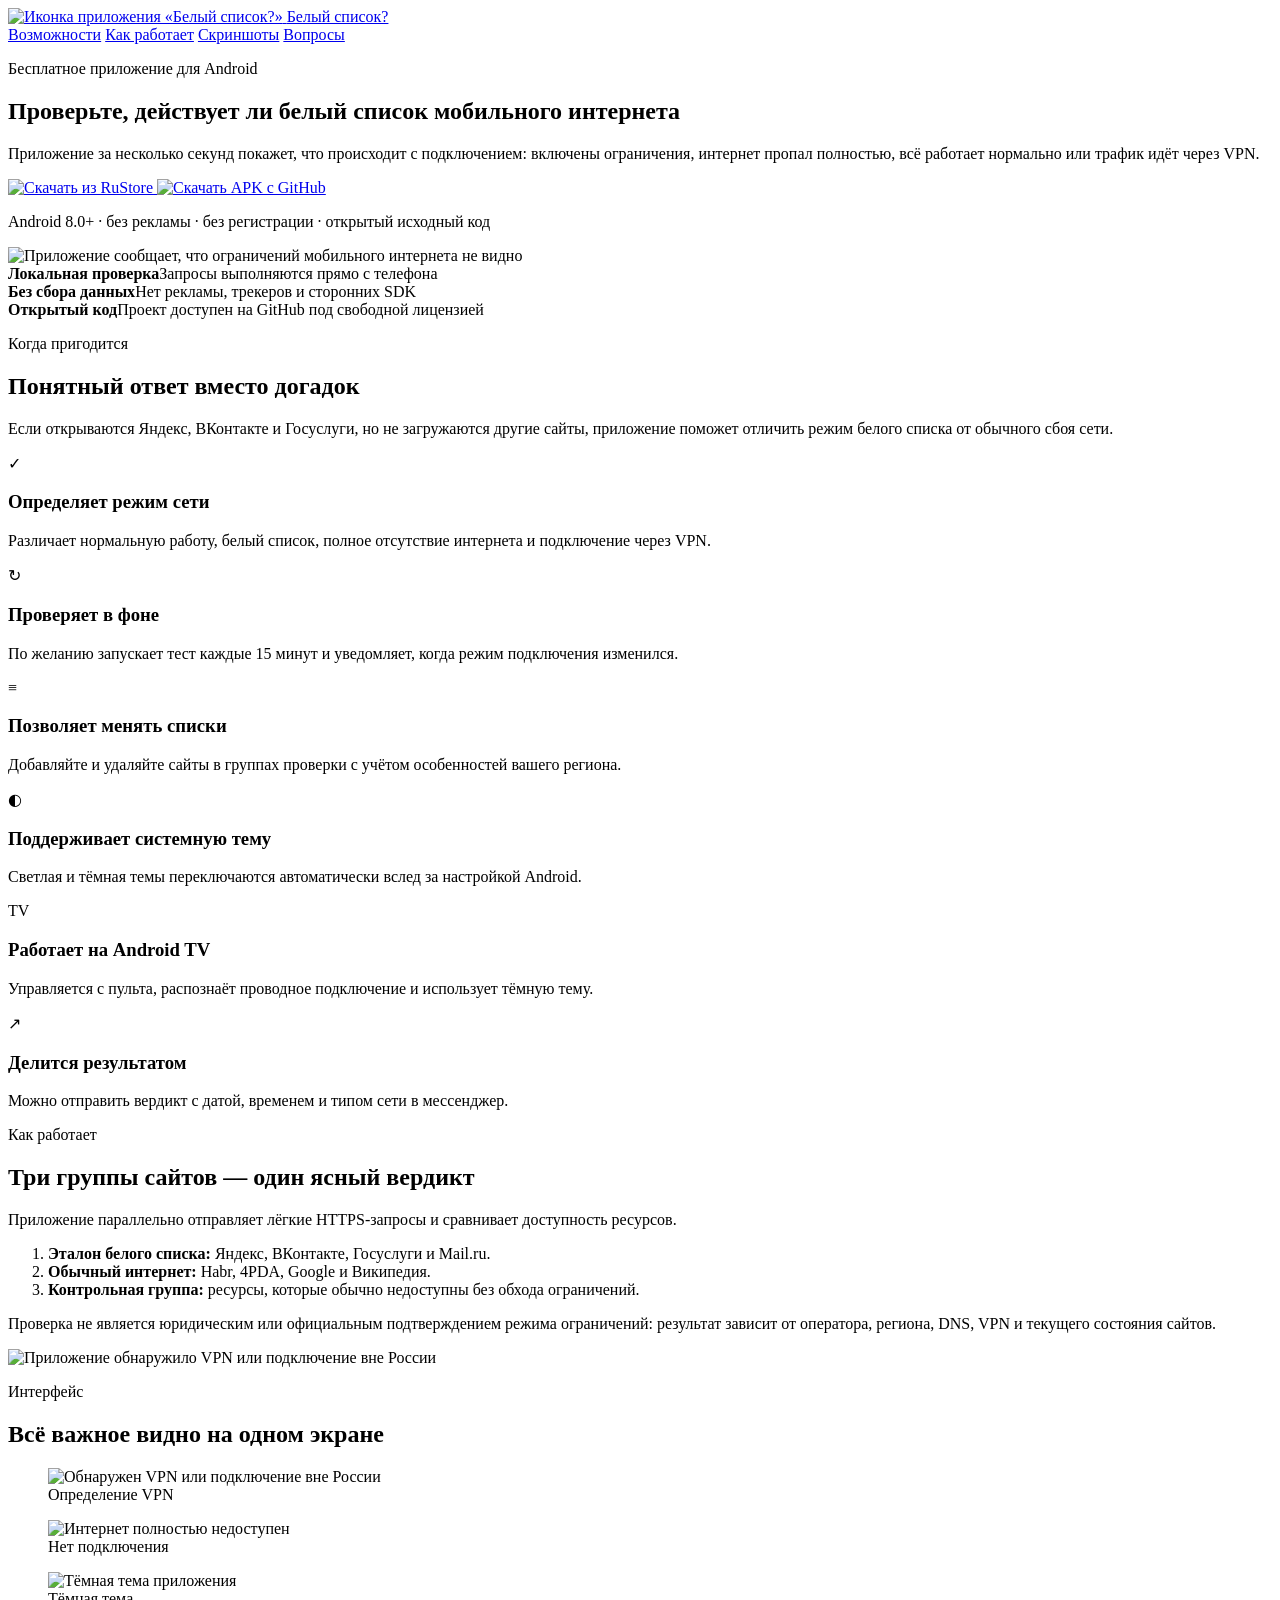
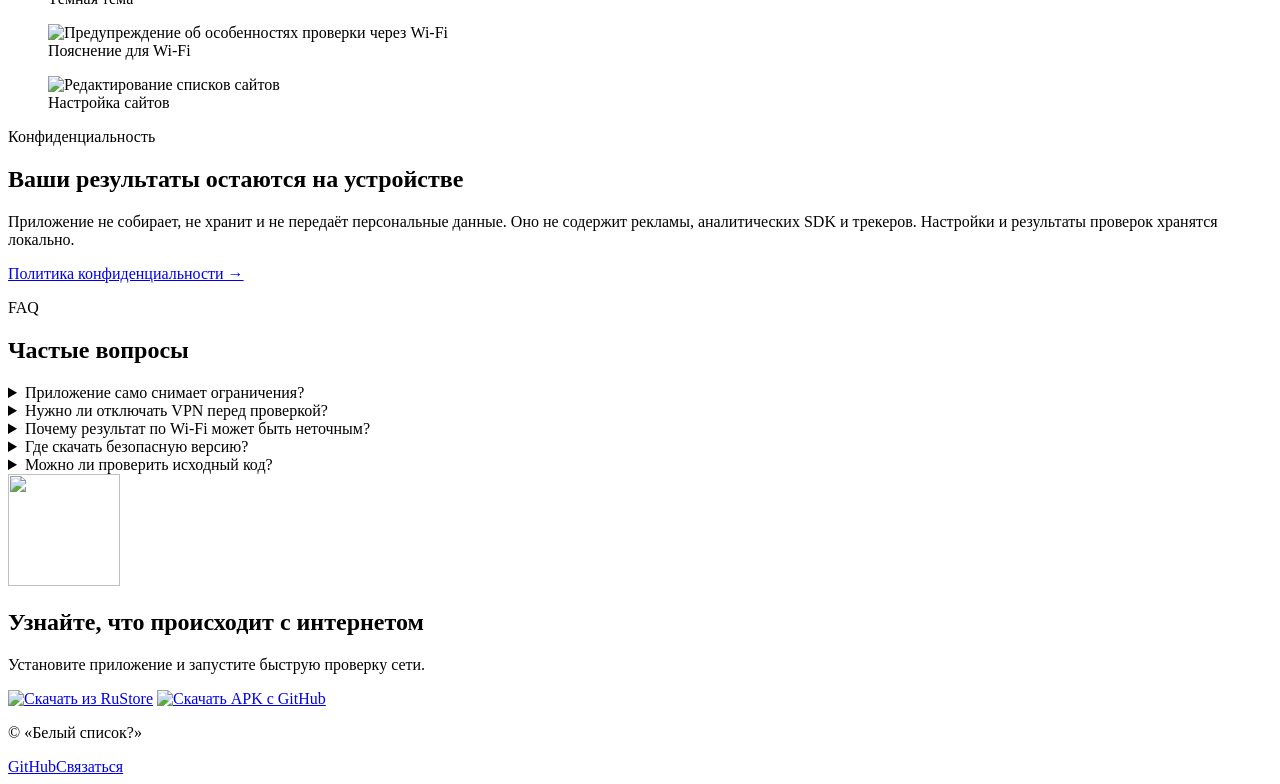
==== site/index.html @ 79798f9d "Add files via upload" ====
<!doctype html>
<html lang="ru">
<head>
  <meta charset="utf-8">
  <meta name="viewport" content="width=device-width, initial-scale=1">
  <title>Белый список? — проверка ограничений мобильного интернета на Android</title>
  <meta name="description" content="Бесплатное Android-приложение «Белый список?» проверяет, действует ли режим белого списка мобильного интернета, пропал ли интернет полностью или включён VPN. Без рекламы и сбора данных.">
  <meta name="keywords" content="белый список интернет, белые списки рунета, проверка мобильного интернета, ограничения интернета, Android приложение, VPN, RuStore">
  <meta name="author" content="Дмитрий Староста">
  <meta name="robots" content="index,follow,max-image-preview:large">
  <meta name="theme-color" content="#563a34">
  <link rel="canonical" href="https://belyjspisok.ru/">
  <link rel="icon" href="/assets/icon.png" type="image/png">
  <link rel="apple-touch-icon" href="/assets/icon.png">
  <link rel="manifest" href="/site.webmanifest">

  <meta property="og:type" content="website">
  <meta property="og:locale" content="ru_RU">
  <meta property="og:title" content="Белый список? — проверка ограничений мобильного интернета">
  <meta property="og:description" content="Одно нажатие — и вы узнаете: включён белый список, пропал интернет или всё работает нормально.">
  <meta property="og:url" content="https://belyjspisok.ru/">
  <meta property="og:image" content="https://belyjspisok.ru/assets/screenshots/screen-4.png">
  <meta property="og:image:alt" content="Экран приложения «Белый список?» с результатом проверки интернета">
  <meta name="twitter:card" content="summary_large_image">

  <link rel="preload" href="/assets/icon.png" as="image">
  <link rel="stylesheet" href="/styles.css">

  <script type="application/ld+json">
  {
    "@context": "https://schema.org",
    "@type": "SoftwareApplication",
    "name": "Белый список?",
    "alternateName": "WhiteListCheck",
    "operatingSystem": "Android 8.0 и новее",
    "applicationCategory": "UtilitiesApplication",
    "description": "Приложение проверяет, действует ли режим белого списка мобильного интернета, отсутствует ли подключение или используется VPN.",
    "url": "https://belyjspisok.ru/",
    "downloadUrl": "https://github.com/dmitrystarosta/WhiteListCheck/releases/latest",
    "installUrl": "https://www.rustore.ru/catalog/app/ru.netstatus.app",
    "softwareRequirements": "Android 8.0+",
    "isAccessibleForFree": true,
    "license": "https://github.com/dmitrystarosta/WhiteListCheck/blob/main/LICENSE",
    "author": {"@type":"Person","name":"Дмитрий Староста"},
    "image": "https://belyjspisok.ru/assets/icon.png"
  }
  </script>

  <!-- ВСТАВЬТЕ КОД ЯНДЕКС.МЕТРИКИ НИЖЕ ЭТОЙ СТРОКИ -->
</head>
<body>
  <header class="site-header">
    <a class="brand" href="#top" aria-label="Белый список? — на главную">
      <img src="/assets/icon.png" width="48" height="48" alt="Иконка приложения «Белый список?»">
      <span>Белый список?</span>
    </a>
    <nav aria-label="Основная навигация">
      <a href="#features">Возможности</a>
      <a href="#how">Как работает</a>
      <a href="#screens">Скриншоты</a>
      <a href="#faq">Вопросы</a>
    </nav>
  </header>

  <main id="top">
    <section class="hero section">
      <div class="hero-copy">
        <p class="eyebrow">Бесплатное приложение для Android</p>
        <h1>Проверьте, действует ли белый список мобильного интернета</h1>
        <p class="lead">Приложение за несколько секунд покажет, что происходит с подключением: включены ограничения, интернет пропал полностью, всё работает нормально или трафик идёт через VPN.</p>
        <div class="download-row" aria-label="Скачать приложение">
          <a class="badge-link" href="https://www.rustore.ru/catalog/app/ru.netstatus.app" target="_blank" rel="noopener noreferrer" aria-label="Скачать приложение из RuStore">
            <img src="/assets/badges/rustore.png" alt="Скачать из RuStore">
          </a>
          <a class="badge-link" href="https://github.com/dmitrystarosta/WhiteListCheck/releases/latest" target="_blank" rel="noopener noreferrer" aria-label="Скачать APK с GitHub">
            <img src="/assets/badges/github.png" alt="Скачать APK с GitHub">
          </a>
        </div>
        <p class="micro">Android 8.0+ · без рекламы · без регистрации · открытый исходный код</p>
      </div>
      <div class="hero-media">
        <div class="glow"></div>
        <img src="/assets/screenshots/screen-4.png" alt="Приложение сообщает, что ограничений мобильного интернета не видно" width="1080" height="1920">
      </div>
    </section>

    <section class="trust-strip" aria-label="Главные преимущества">
      <div><strong>Локальная проверка</strong><span>Запросы выполняются прямо с телефона</span></div>
      <div><strong>Без сбора данных</strong><span>Нет рекламы, трекеров и сторонних SDK</span></div>
      <div><strong>Открытый код</strong><span>Проект доступен на GitHub под свободной лицензией</span></div>
    </section>

    <section id="features" class="section">
      <div class="section-heading">
        <p class="eyebrow">Когда пригодится</p>
        <h2>Понятный ответ вместо догадок</h2>
        <p>Если открываются Яндекс, ВКонтакте и Госуслуги, но не загружаются другие сайты, приложение поможет отличить режим белого списка от обычного сбоя сети.</p>
      </div>
      <div class="cards">
        <article class="card"><span class="icon">✓</span><h3>Определяет режим сети</h3><p>Различает нормальную работу, белый список, полное отсутствие интернета и подключение через VPN.</p></article>
        <article class="card"><span class="icon">↻</span><h3>Проверяет в фоне</h3><p>По желанию запускает тест каждые 15 минут и уведомляет, когда режим подключения изменился.</p></article>
        <article class="card"><span class="icon">≡</span><h3>Позволяет менять списки</h3><p>Добавляйте и удаляйте сайты в группах проверки с учётом особенностей вашего региона.</p></article>
        <article class="card"><span class="icon">◐</span><h3>Поддерживает системную тему</h3><p>Светлая и тёмная темы переключаются автоматически вслед за настройкой Android.</p></article>
        <article class="card"><span class="icon">TV</span><h3>Работает на Android TV</h3><p>Управляется с пульта, распознаёт проводное подключение и использует тёмную тему.</p></article>
        <article class="card"><span class="icon">↗</span><h3>Делится результатом</h3><p>Можно отправить вердикт с датой, временем и типом сети в мессенджер.</p></article>
      </div>
    </section>

    <section id="how" class="section split">
      <div>
        <p class="eyebrow">Как работает</p>
        <h2>Три группы сайтов — один ясный вердикт</h2>
        <p>Приложение параллельно отправляет лёгкие HTTPS-запросы и сравнивает доступность ресурсов.</p>
        <ol class="steps">
          <li><strong>Эталон белого списка:</strong> Яндекс, ВКонтакте, Госуслуги и Mail.ru.</li>
          <li><strong>Обычный интернет:</strong> Habr, 4PDA, Google и Википедия.</li>
          <li><strong>Контрольная группа:</strong> ресурсы, которые обычно недоступны без обхода ограничений.</li>
        </ol>
        <p class="note">Проверка не является юридическим или официальным подтверждением режима ограничений: результат зависит от оператора, региона, DNS, VPN и текущего состояния сайтов.</p>
      </div>
      <img class="feature-shot" src="/assets/screenshots/screen-1.png" alt="Приложение обнаружило VPN или подключение вне России" loading="lazy">
    </section>

    <section id="screens" class="section gallery-section">
      <div class="section-heading">
        <p class="eyebrow">Интерфейс</p>
        <h2>Всё важное видно на одном экране</h2>
      </div>
      <div class="gallery" aria-label="Скриншоты приложения">
        <figure><img src="/assets/screenshots/screen-1.png" alt="Обнаружен VPN или подключение вне России" loading="lazy"><figcaption>Определение VPN</figcaption></figure>
        <figure><img src="/assets/screenshots/screen-2.png" alt="Интернет полностью недоступен" loading="lazy"><figcaption>Нет подключения</figcaption></figure>
        <figure><img src="/assets/screenshots/screen-3.png" alt="Тёмная тема приложения" loading="lazy"><figcaption>Тёмная тема</figcaption></figure>
        <figure><img src="/assets/screenshots/screen-5.png" alt="Предупреждение об особенностях проверки через Wi-Fi" loading="lazy"><figcaption>Пояснение для Wi‑Fi</figcaption></figure>
        <figure><img src="/assets/screenshots/screen-6.png" alt="Редактирование списков сайтов" loading="lazy"><figcaption>Настройка сайтов</figcaption></figure>
      </div>
    </section>

    <section class="section privacy">
      <div>
        <p class="eyebrow">Конфиденциальность</p>
        <h2>Ваши результаты остаются на устройстве</h2>
      </div>
      <div>
        <p>Приложение не собирает, не хранит и не передаёт персональные данные. Оно не содержит рекламы, аналитических SDK и трекеров. Настройки и результаты проверок хранятся локально.</p>
        <a class="text-link" href="https://github.com/dmitrystarosta/WhiteListCheck/blob/main/PRIVACY.md" target="_blank" rel="noopener noreferrer">Политика конфиденциальности →</a>
      </div>
    </section>

    <section id="faq" class="section faq">
      <div class="section-heading"><p class="eyebrow">FAQ</p><h2>Частые вопросы</h2></div>
      <details><summary>Приложение само снимает ограничения?</summary><p>Нет. Оно только диагностирует доступность сайтов и помогает понять, какой режим подключения наблюдается.</p></details>
      <details><summary>Нужно ли отключать VPN перед проверкой?</summary><p>Да, если вы хотите оценить реальное подключение оператора. При активном VPN приложение может увидеть доступность сайтов через туннель.</p></details>
      <details><summary>Почему результат по Wi‑Fi может быть неточным?</summary><p>Белые списки обычно применяются к мобильным сетям. Исключение — Wi‑Fi от 3G/4G-роутера или телефона, раздающего мобильный интернет.</p></details>
      <details><summary>Где скачать безопасную версию?</summary><p>Используйте RuStore или страницу последнего релиза в официальном репозитории GitHub.</p></details>
      <details><summary>Можно ли проверить исходный код?</summary><p>Да. Исходный код открыт и опубликован в репозитории проекта.</p></details>
    </section>

    <section class="section cta">
      <img src="/assets/icon.png" alt="" width="112" height="112">
      <div><h2>Узнайте, что происходит с интернетом</h2><p>Установите приложение и запустите быструю проверку сети.</p></div>
      <div class="download-row compact">
        <a class="badge-link" href="https://www.rustore.ru/catalog/app/ru.netstatus.app" target="_blank" rel="noopener noreferrer"><img src="/assets/badges/rustore.png" alt="Скачать из RuStore"></a>
        <a class="badge-link" href="https://github.com/dmitrystarosta/WhiteListCheck/releases/latest" target="_blank" rel="noopener noreferrer"><img src="/assets/badges/github.png" alt="Скачать APK с GitHub"></a>
      </div>
    </section>
  </main>

  <footer>
    <p>© <span id="year"></span> «Белый список?»</p>
    <div><a href="https://github.com/dmitrystarosta/WhiteListCheck" target="_blank" rel="noopener noreferrer">GitHub</a><a href="mailto:whitelistcheck@starosta.ru">Связаться</a></div>
  </footer>
  <script src="/script.js" defer></script>
</body>
</html>
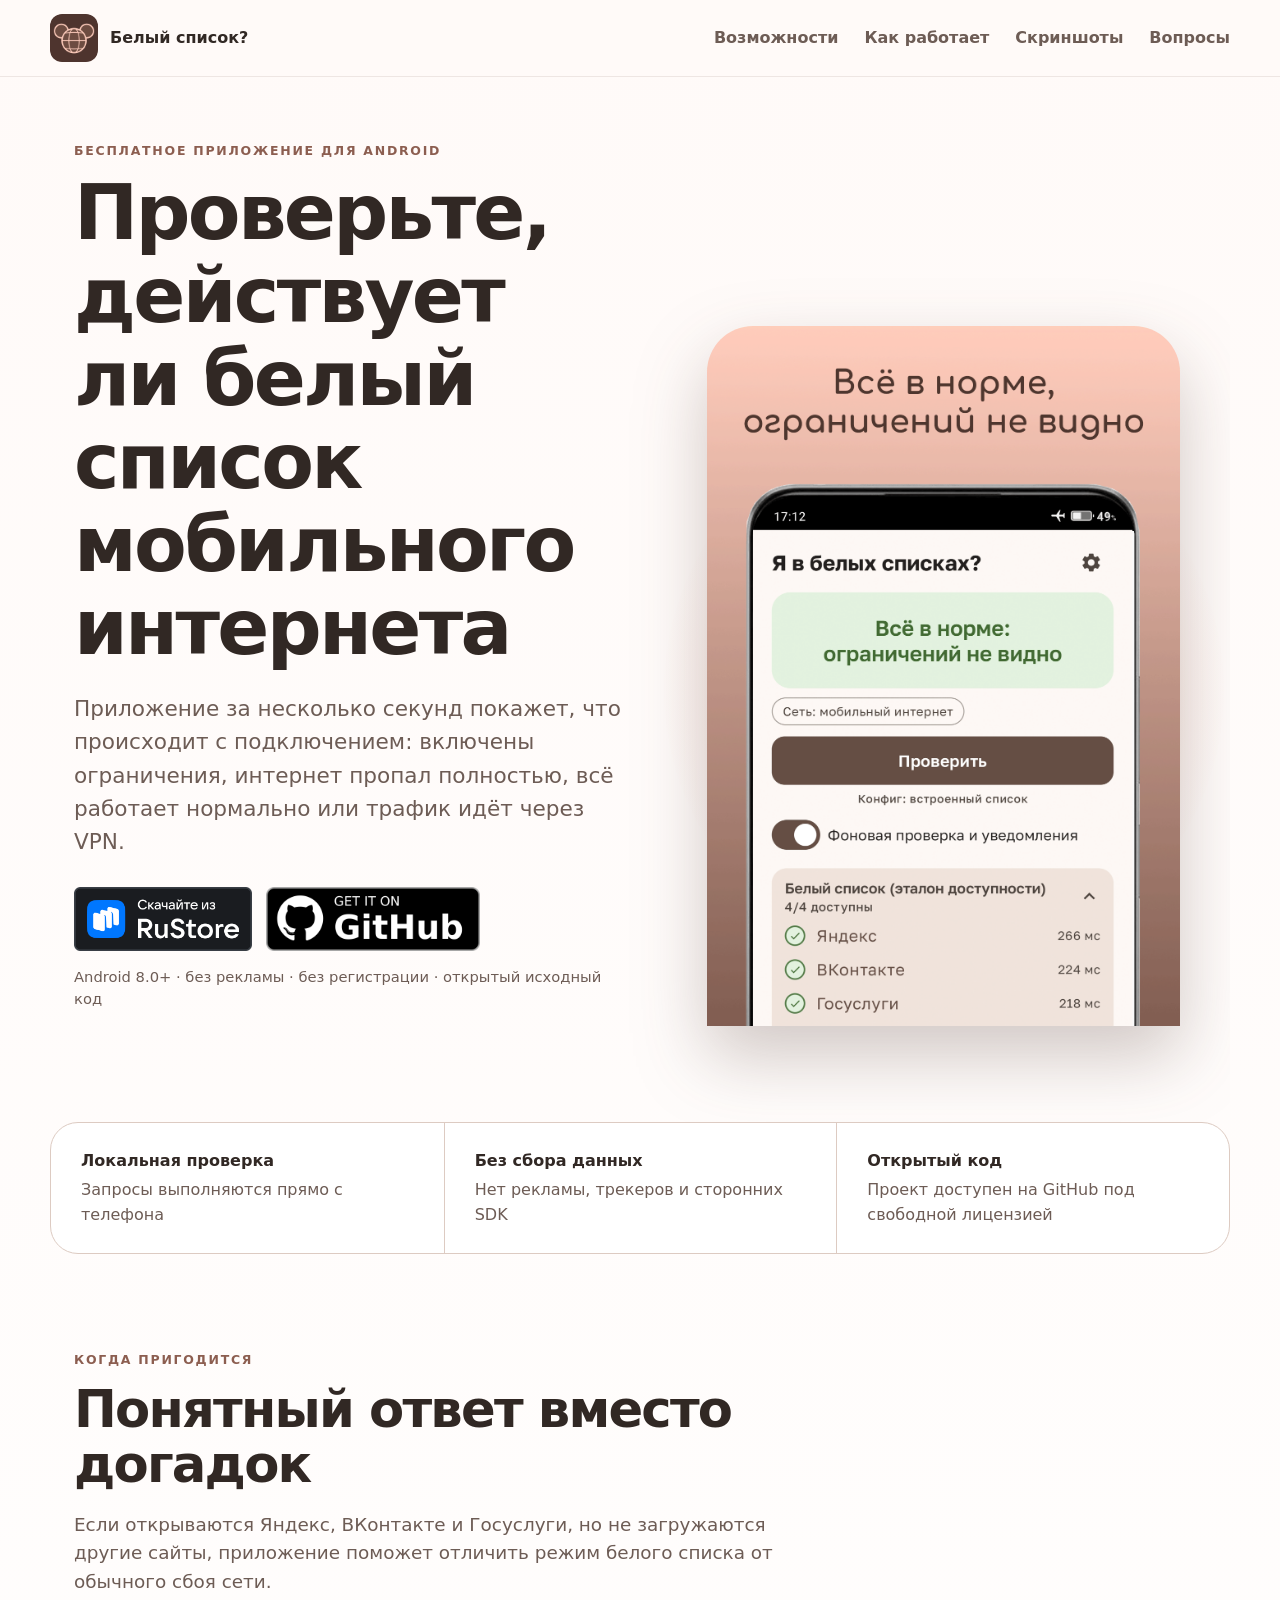
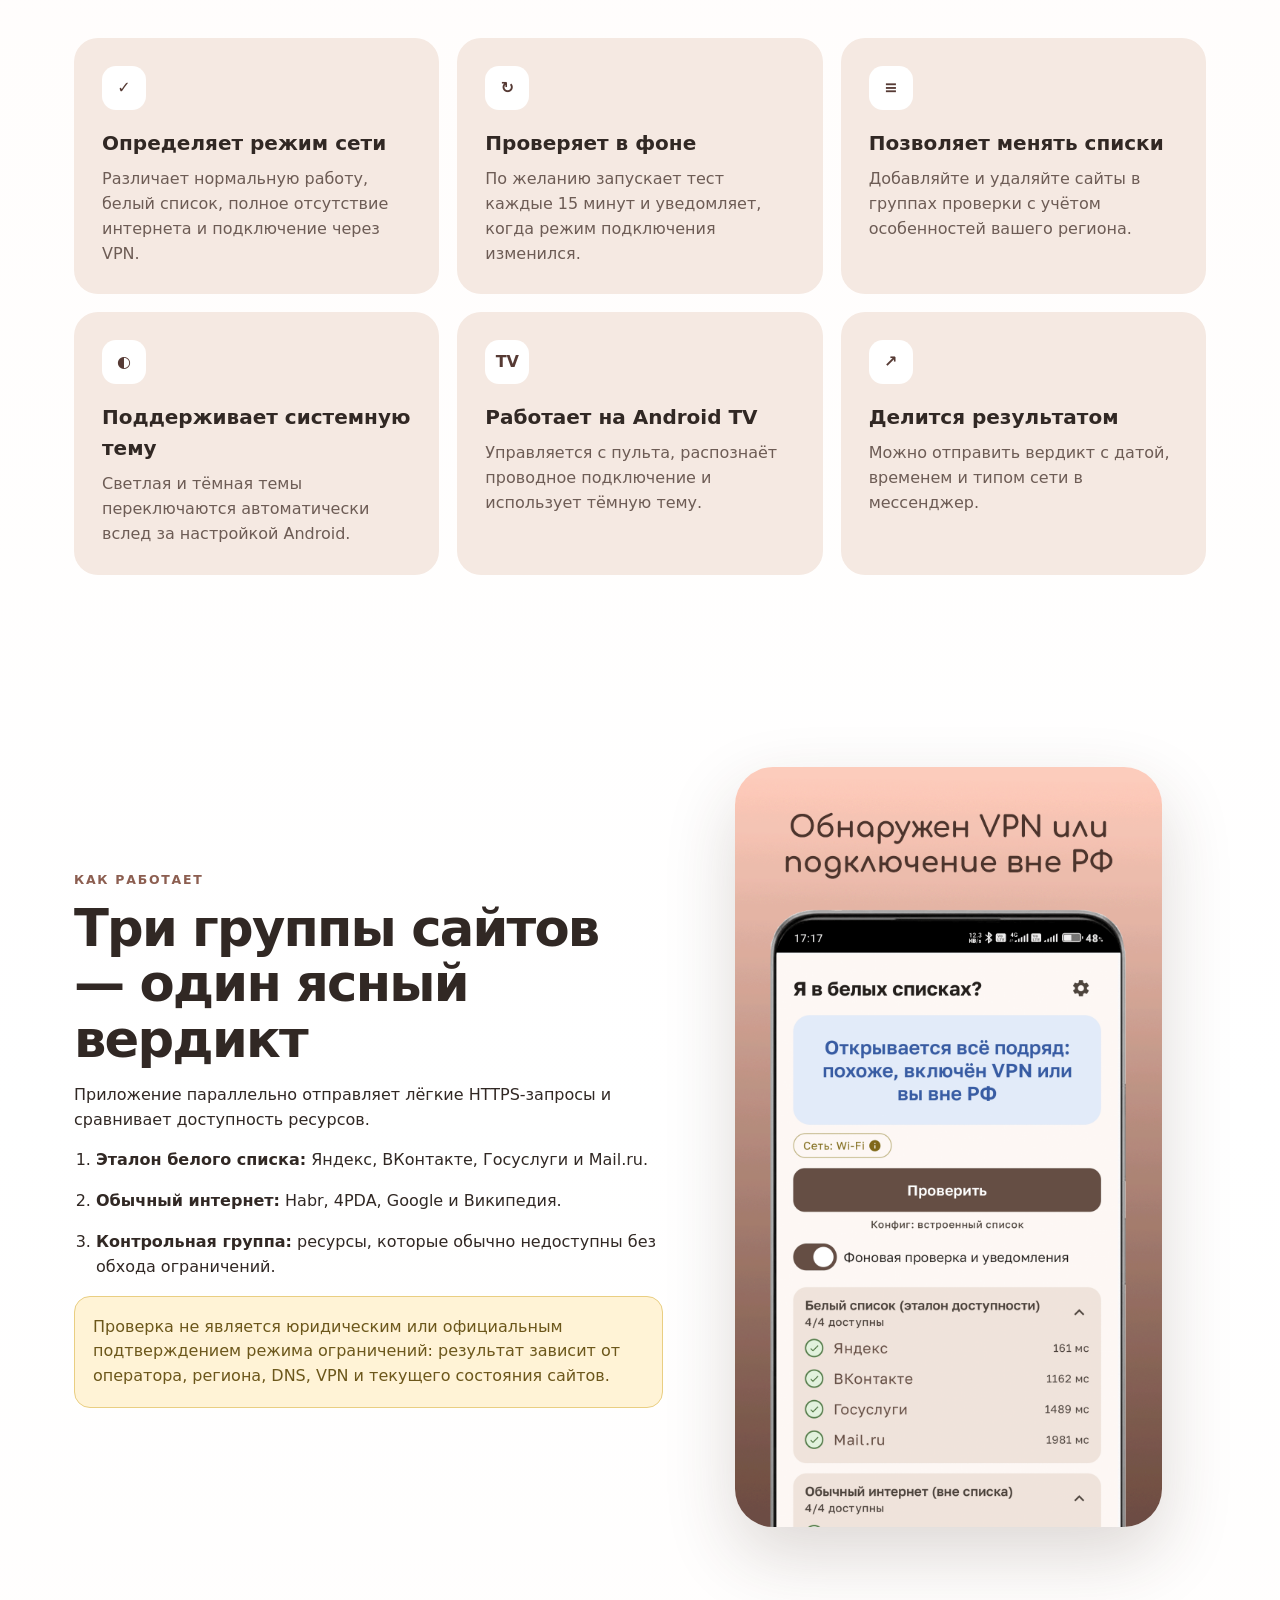
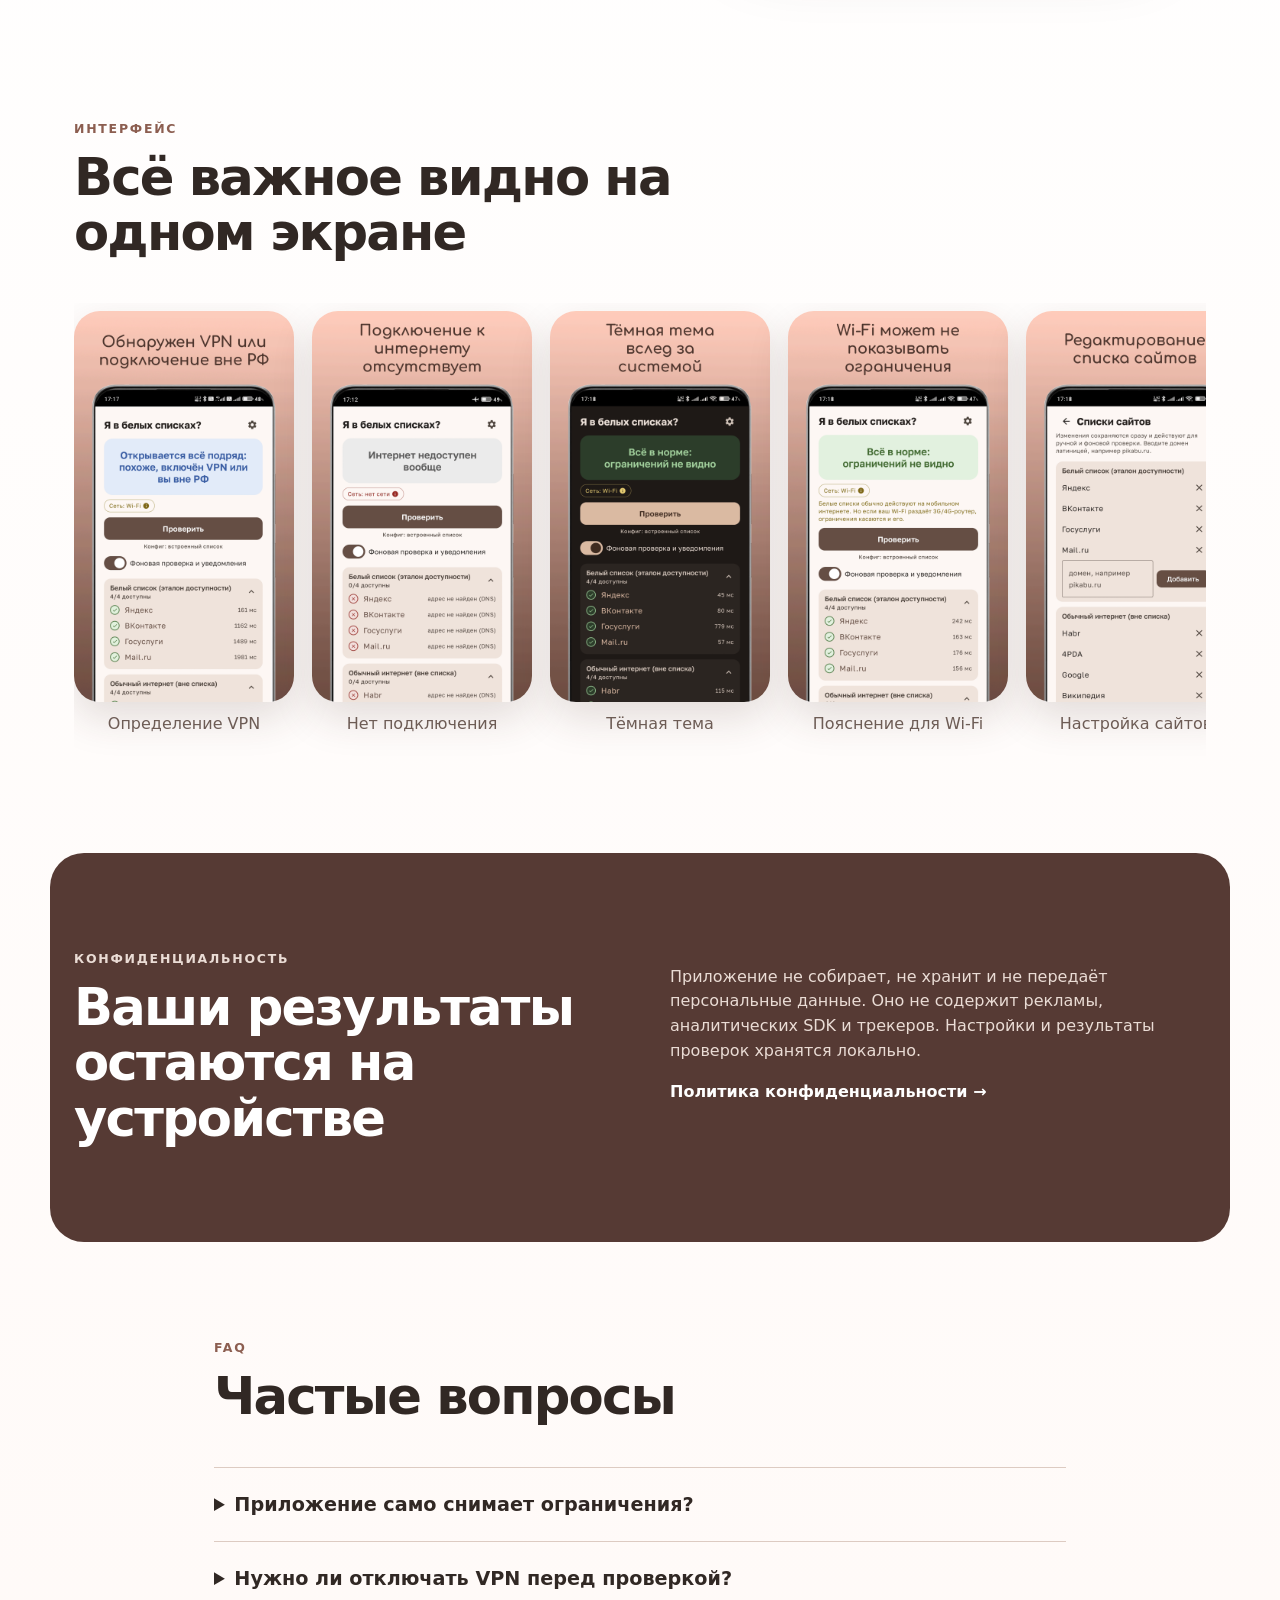
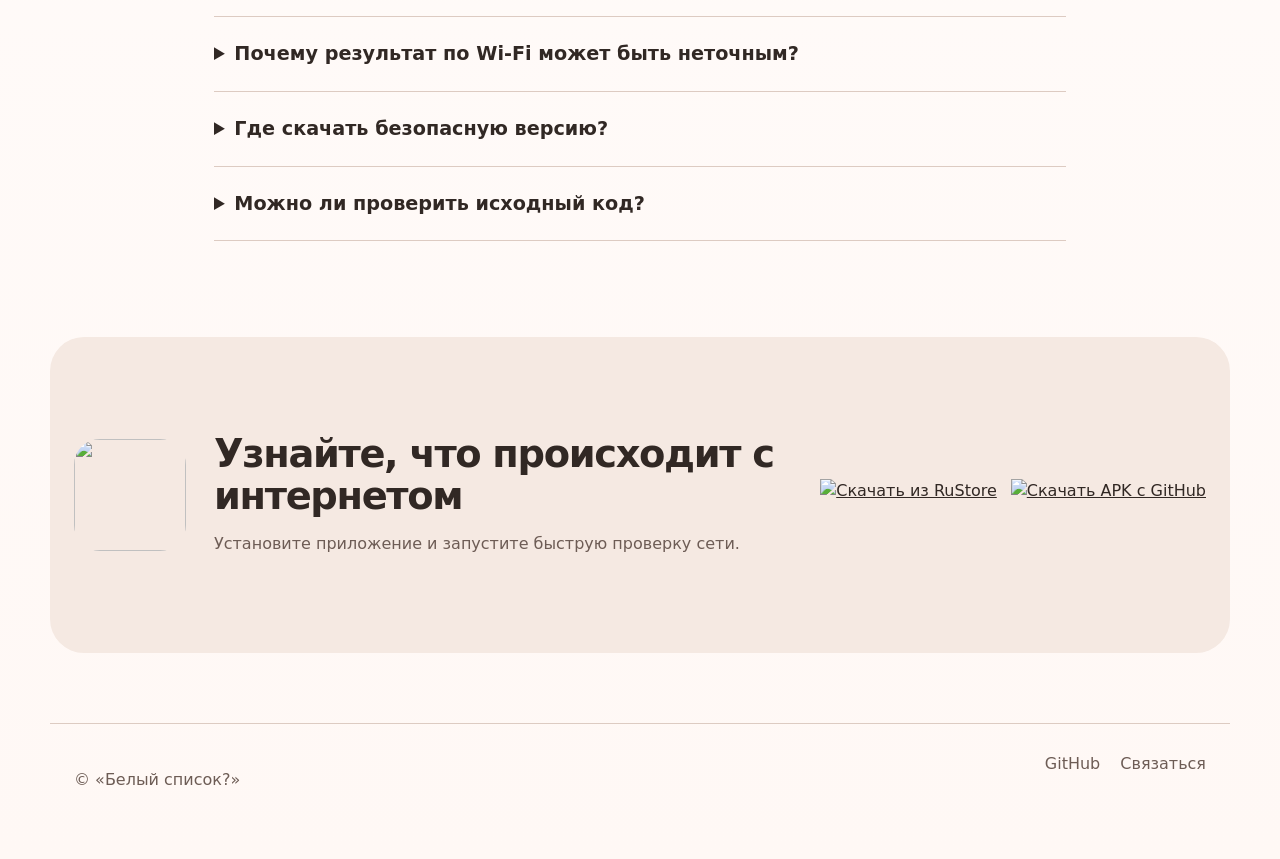
==== commit 8c4ee012: "Update index.html" ====
--- a/site/index.html
+++ b/site/index.html
@@ -10,8 +10,8 @@
   <meta name="robots" content="index,follow,max-image-preview:large">
   <meta name="theme-color" content="#563a34">
   <link rel="canonical" href="https://belyjspisok.ru/">
-  <link rel="icon" href="/assets/icon.png" type="image/png">
-  <link rel="apple-touch-icon" href="/assets/icon.png">
+  <link rel="icon" href="assets/icon.png" type="image/png">
+  <link rel="apple-touch-icon" href="assets/icon.png">
   <link rel="manifest" href="/site.webmanifest">
 
   <meta property="og:type" content="website">
@@ -23,8 +23,8 @@
   <meta property="og:image:alt" content="Экран приложения «Белый список?» с результатом проверки интернета">
   <meta name="twitter:card" content="summary_large_image">
 
-  <link rel="preload" href="/assets/icon.png" as="image">
-  <link rel="stylesheet" href="/styles.css">
+  <link rel="preload" href="assets/icon.png" as="image">
+  <link rel="stylesheet" href="styles.css">
 
   <script type="application/ld+json">
   {
@@ -51,7 +51,7 @@
 <body>
   <header class="site-header">
     <a class="brand" href="#top" aria-label="Белый список? — на главную">
-      <img src="/assets/icon.png" width="48" height="48" alt="Иконка приложения «Белый список?»">
+      <img src="assets/icon.png" width="48" height="48" alt="Иконка приложения «Белый список?»">
       <span>Белый список?</span>
     </a>
     <nav aria-label="Основная навигация">
@@ -70,17 +70,17 @@
         <p class="lead">Приложение за несколько секунд покажет, что происходит с подключением: включены ограничения, интернет пропал полностью, всё работает нормально или трафик идёт через VPN.</p>
         <div class="download-row" aria-label="Скачать приложение">
           <a class="badge-link" href="https://www.rustore.ru/catalog/app/ru.netstatus.app" target="_blank" rel="noopener noreferrer" aria-label="Скачать приложение из RuStore">
-            <img src="/assets/badges/rustore.png" alt="Скачать из RuStore">
+            <img src="assets/badges/rustore.png" alt="Скачать из RuStore">
           </a>
           <a class="badge-link" href="https://github.com/dmitrystarosta/WhiteListCheck/releases/latest" target="_blank" rel="noopener noreferrer" aria-label="Скачать APK с GitHub">
-            <img src="/assets/badges/github.png" alt="Скачать APK с GitHub">
+            <img src="assets/badges/github.png" alt="Скачать APK с GitHub">
           </a>
         </div>
         <p class="micro">Android 8.0+ · без рекламы · без регистрации · открытый исходный код</p>
       </div>
       <div class="hero-media">
         <div class="glow"></div>
-        <img src="/assets/screenshots/screen-4.png" alt="Приложение сообщает, что ограничений мобильного интернета не видно" width="1080" height="1920">
+        <img src="assets/screenshots/screen-4.png" alt="Приложение сообщает, что ограничений мобильного интернета не видно" width="1080" height="1920">
       </div>
     </section>
 
@@ -118,7 +118,7 @@
         </ol>
         <p class="note">Проверка не является юридическим или официальным подтверждением режима ограничений: результат зависит от оператора, региона, DNS, VPN и текущего состояния сайтов.</p>
       </div>
-      <img class="feature-shot" src="/assets/screenshots/screen-1.png" alt="Приложение обнаружило VPN или подключение вне России" loading="lazy">
+      <img class="feature-shot" src="assets/screenshots/screen-1.png" alt="Приложение обнаружило VPN или подключение вне России" loading="lazy">
     </section>
 
     <section id="screens" class="section gallery-section">
@@ -127,11 +127,11 @@
         <h2>Всё важное видно на одном экране</h2>
       </div>
       <div class="gallery" aria-label="Скриншоты приложения">
-        <figure><img src="/assets/screenshots/screen-1.png" alt="Обнаружен VPN или подключение вне России" loading="lazy"><figcaption>Определение VPN</figcaption></figure>
-        <figure><img src="/assets/screenshots/screen-2.png" alt="Интернет полностью недоступен" loading="lazy"><figcaption>Нет подключения</figcaption></figure>
-        <figure><img src="/assets/screenshots/screen-3.png" alt="Тёмная тема приложения" loading="lazy"><figcaption>Тёмная тема</figcaption></figure>
-        <figure><img src="/assets/screenshots/screen-5.png" alt="Предупреждение об особенностях проверки через Wi-Fi" loading="lazy"><figcaption>Пояснение для Wi‑Fi</figcaption></figure>
-        <figure><img src="/assets/screenshots/screen-6.png" alt="Редактирование списков сайтов" loading="lazy"><figcaption>Настройка сайтов</figcaption></figure>
+        <figure><img src="assets/screenshots/screen-1.png" alt="Обнаружен VPN или подключение вне России" loading="lazy"><figcaption>Определение VPN</figcaption></figure>
+        <figure><img src="assets/screenshots/screen-2.png" alt="Интернет полностью недоступен" loading="lazy"><figcaption>Нет подключения</figcaption></figure>
+        <figure><img src="assets/screenshots/screen-3.png" alt="Тёмная тема приложения" loading="lazy"><figcaption>Тёмная тема</figcaption></figure>
+        <figure><img src="assets/screenshots/screen-5.png" alt="Предупреждение об особенностях проверки через Wi-Fi" loading="lazy"><figcaption>Пояснение для Wi‑Fi</figcaption></figure>
+        <figure><img src="assets/screenshots/screen-6.png" alt="Редактирование списков сайтов" loading="lazy"><figcaption>Настройка сайтов</figcaption></figure>
       </div>
     </section>
 
--- a/site/styles.css
+++ b/site/styles.css
@@ -0,0 +1 @@
+:root{--bg:#fff8f5;--surface:#f5e9e2;--ink:#312824;--muted:#6d5c55;--brand:#563a34;--accent:#f4c5b5;--green:#dff2db;--green-ink:#2e6a2d;--line:#ddcbc2;--max:1180px}*{box-sizing:border-box}html{scroll-behavior:smooth}body{margin:0;font-family:Inter,ui-sans-serif,system-ui,-apple-system,"Segoe UI",Roboto,Arial,sans-serif;color:var(--ink);background:linear-gradient(180deg,#fffaf8 0,#fff 48%,#fff8f5 100%);line-height:1.55}img{max-width:100%;display:block}a{color:inherit}.site-header{position:sticky;top:0;z-index:20;display:flex;justify-content:space-between;align-items:center;padding:14px max(20px,calc((100vw - var(--max))/2));background:rgba(255,250,248,.9);backdrop-filter:blur(14px);border-bottom:1px solid rgba(86,58,52,.1)}.brand{display:flex;align-items:center;gap:12px;text-decoration:none;font-weight:800}.brand img{border-radius:12px}.site-header nav{display:flex;gap:26px}.site-header nav a{text-decoration:none;color:var(--muted);font-weight:650}.site-header nav a:hover{color:var(--brand)}.section{max-width:var(--max);margin:0 auto;padding:96px 24px}.hero{min-height:760px;display:grid;grid-template-columns:1.03fr .97fr;align-items:center;gap:50px;padding-top:64px;overflow:hidden}.eyebrow{text-transform:uppercase;letter-spacing:.14em;font-size:.78rem;font-weight:850;color:#8c5e50;margin:0 0 12px}.hero h1,.section h2{line-height:1.08;letter-spacing:-.035em;margin:0}.hero h1{font-size:clamp(2.7rem,6vw,5.6rem);max-width:800px}.lead{font-size:clamp(1.1rem,1.7vw,1.35rem);color:var(--muted);max-width:680px}.download-row{display:flex;gap:14px;flex-wrap:wrap;align-items:center;margin:28px 0 10px}.badge-link{display:block;transition:transform .2s ease,filter .2s ease}.badge-link:hover{transform:translateY(-3px);filter:drop-shadow(0 12px 16px rgba(49,40,36,.18))}.badge-link img{height:64px;width:auto}.micro{color:var(--muted);font-size:.92rem}.hero-media{position:relative;display:flex;justify-content:center;align-self:end}.hero-media img{position:relative;width:min(480px,90%);max-height:700px;object-fit:cover;object-position:top;border-radius:46px 46px 0 0;filter:drop-shadow(0 30px 35px rgba(67,42,35,.25))}.glow{position:absolute;width:560px;height:560px;border-radius:50%;background:radial-gradient(circle,#f4c5b5 0,rgba(244,197,181,.1) 62%,transparent 72%);top:12%;left:50%;transform:translateX(-50%)}.trust-strip{max-width:var(--max);margin:0 auto;display:grid;grid-template-columns:repeat(3,1fr);border:1px solid var(--line);border-radius:28px;overflow:hidden;background:#fff}.trust-strip div{padding:26px 30px}.trust-strip div+div{border-left:1px solid var(--line)}.trust-strip strong,.trust-strip span{display:block}.trust-strip span{color:var(--muted);margin-top:4px}.section-heading{max-width:760px;margin-bottom:42px}.section h2{font-size:clamp(2.2rem,4vw,4rem)}.section-heading>p:last-child{font-size:1.15rem;color:var(--muted)}.cards{display:grid;grid-template-columns:repeat(3,1fr);gap:18px}.card{background:var(--surface);padding:28px;border-radius:24px}.card .icon{display:grid;place-items:center;width:44px;height:44px;border-radius:14px;background:#fff;color:var(--brand);font-weight:900}.card h3{font-size:1.25rem;margin:18px 0 8px}.card p{margin:0;color:var(--muted)}.split{display:grid;grid-template-columns:1fr .8fr;gap:72px;align-items:center}.steps{padding-left:22px}.steps li{margin:16px 0}.note{background:#fff3d6;border:1px solid #e9ce82;padding:18px;border-radius:16px;color:#6c571b}.feature-shot{max-height:760px;object-fit:cover;object-position:top;border-radius:38px;box-shadow:0 28px 70px rgba(67,42,35,.18)}.gallery{display:grid;grid-template-columns:repeat(5,1fr);gap:18px;overflow-x:auto;padding:8px 4px 20px;scroll-snap-type:x mandatory}.gallery figure{margin:0;min-width:220px;scroll-snap-align:start}.gallery img{aspect-ratio:9/16;object-fit:cover;border-radius:26px;box-shadow:0 16px 40px rgba(67,42,35,.15)}.gallery figcaption{text-align:center;color:var(--muted);margin-top:10px}.privacy{display:grid;grid-template-columns:1fr 1fr;gap:60px;background:var(--brand);color:white;border-radius:34px}.privacy p{color:#eadcd5}.text-link{font-weight:800;text-decoration:none}.faq{max-width:900px}.faq details{border-top:1px solid var(--line);padding:22px 0}.faq details:last-child{border-bottom:1px solid var(--line)}.faq summary{font-size:1.2rem;font-weight:800;cursor:pointer}.faq details p{color:var(--muted);max-width:760px}.cta{display:grid;grid-template-columns:auto 1fr auto;gap:28px;align-items:center;background:var(--surface);border-radius:34px;margin-bottom:70px}.cta>img{border-radius:26px}.cta h2{font-size:clamp(1.8rem,3vw,2.8rem)}.cta p{margin-bottom:0;color:var(--muted)}.compact{justify-content:flex-end}.compact .badge-link img{height:50px}footer{max-width:var(--max);margin:0 auto;padding:28px 24px 50px;display:flex;justify-content:space-between;border-top:1px solid var(--line);color:var(--muted)}footer div{display:flex;gap:20px}footer a{text-decoration:none}@media(max-width:900px){.site-header nav{display:none}.hero{grid-template-columns:1fr;padding-top:50px;min-height:auto}.hero-copy{text-align:center}.lead{margin-left:auto;margin-right:auto}.download-row{justify-content:center}.hero-media img{max-height:620px}.trust-strip{grid-template-columns:1fr;margin:0 20px}.trust-strip div+div{border-left:0;border-top:1px solid var(--line)}.cards{grid-template-columns:repeat(2,1fr)}.split{grid-template-columns:1fr}.feature-shot{max-width:520px;margin:auto}.privacy{grid-template-columns:1fr;margin:0 20px}.cta{grid-template-columns:1fr;text-align:center;margin-left:20px;margin-right:20px}.cta>img{margin:auto}.compact{justify-content:center}}@media(max-width:560px){.section{padding:72px 20px}.hero h1{font-size:2.65rem}.badge-link img{height:52px}.cards{grid-template-columns:1fr}.gallery{margin-right:-20px}.privacy{padding:42px 24px}.cta{padding:42px 24px}.cta>img{width:84px}.compact .badge-link img{height:42px}footer{flex-direction:column;gap:10px}.hero-media img{border-radius:30px 30px 0 0}}
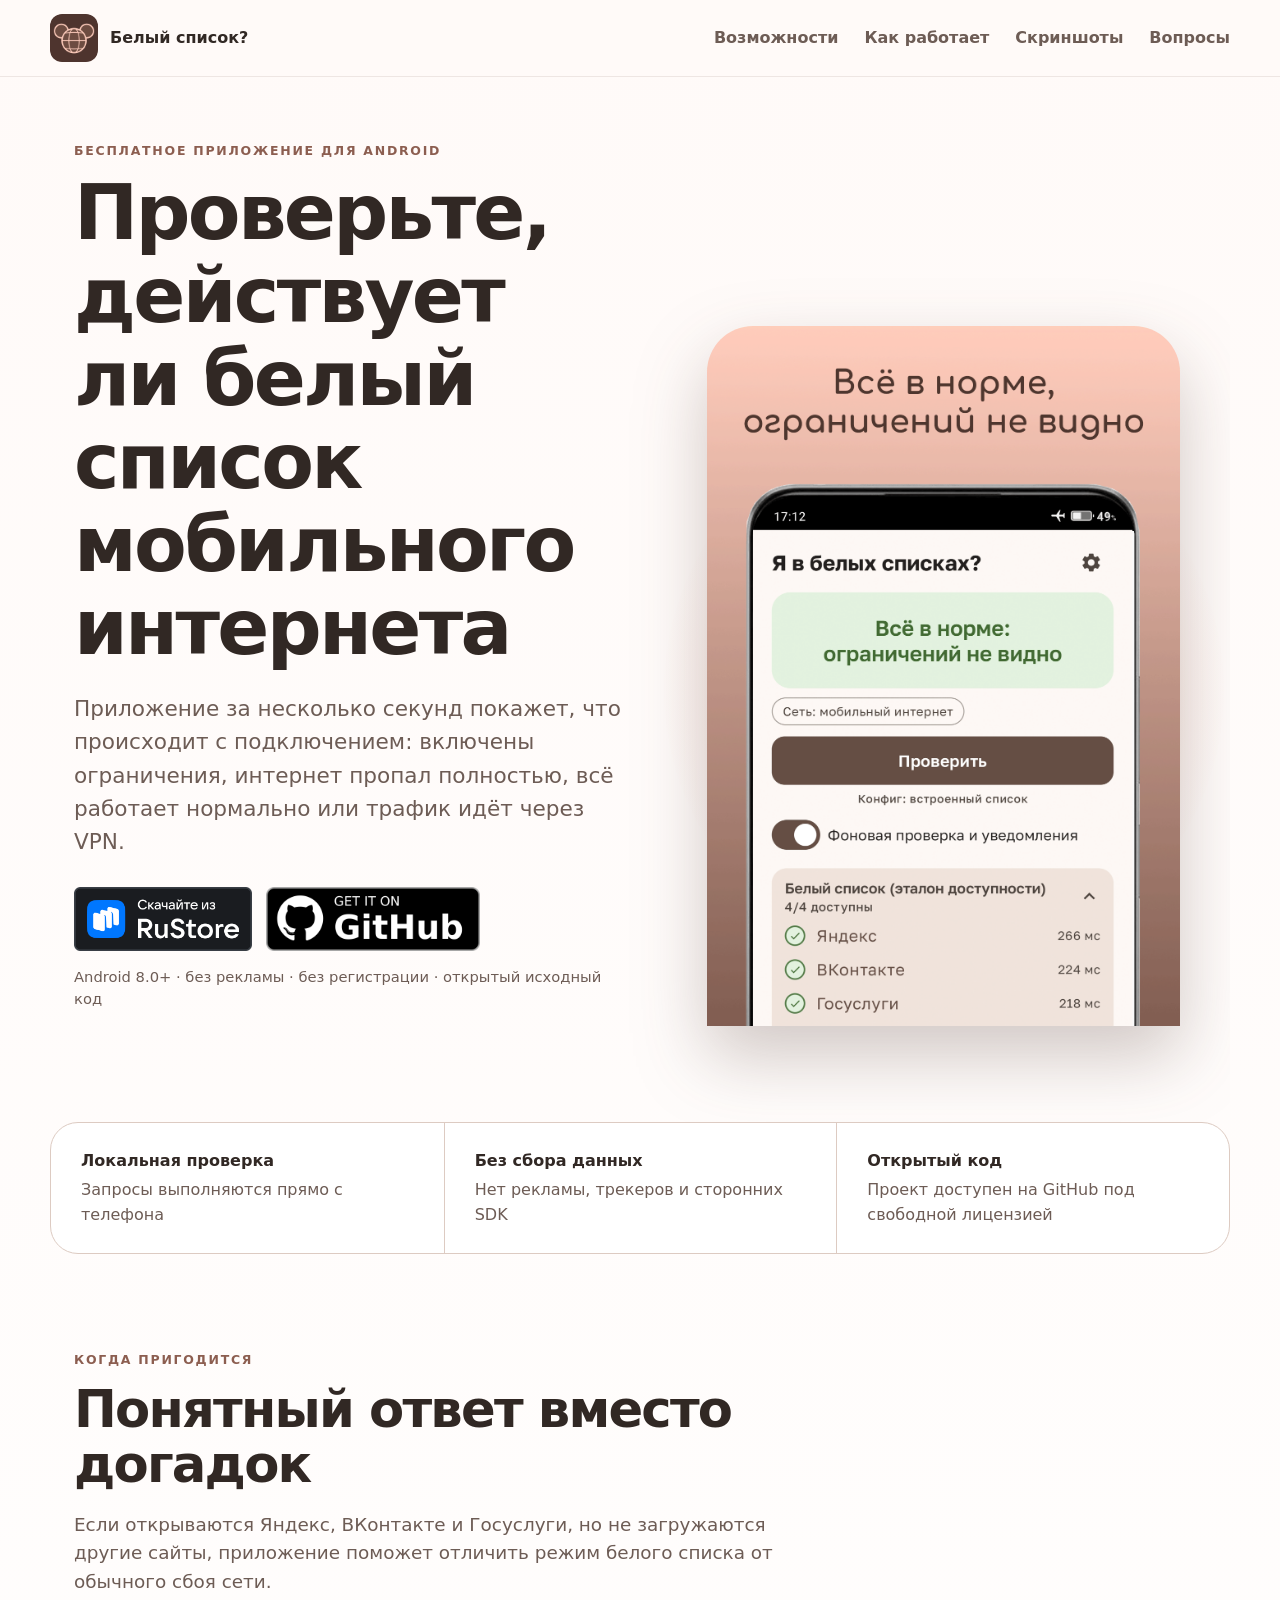
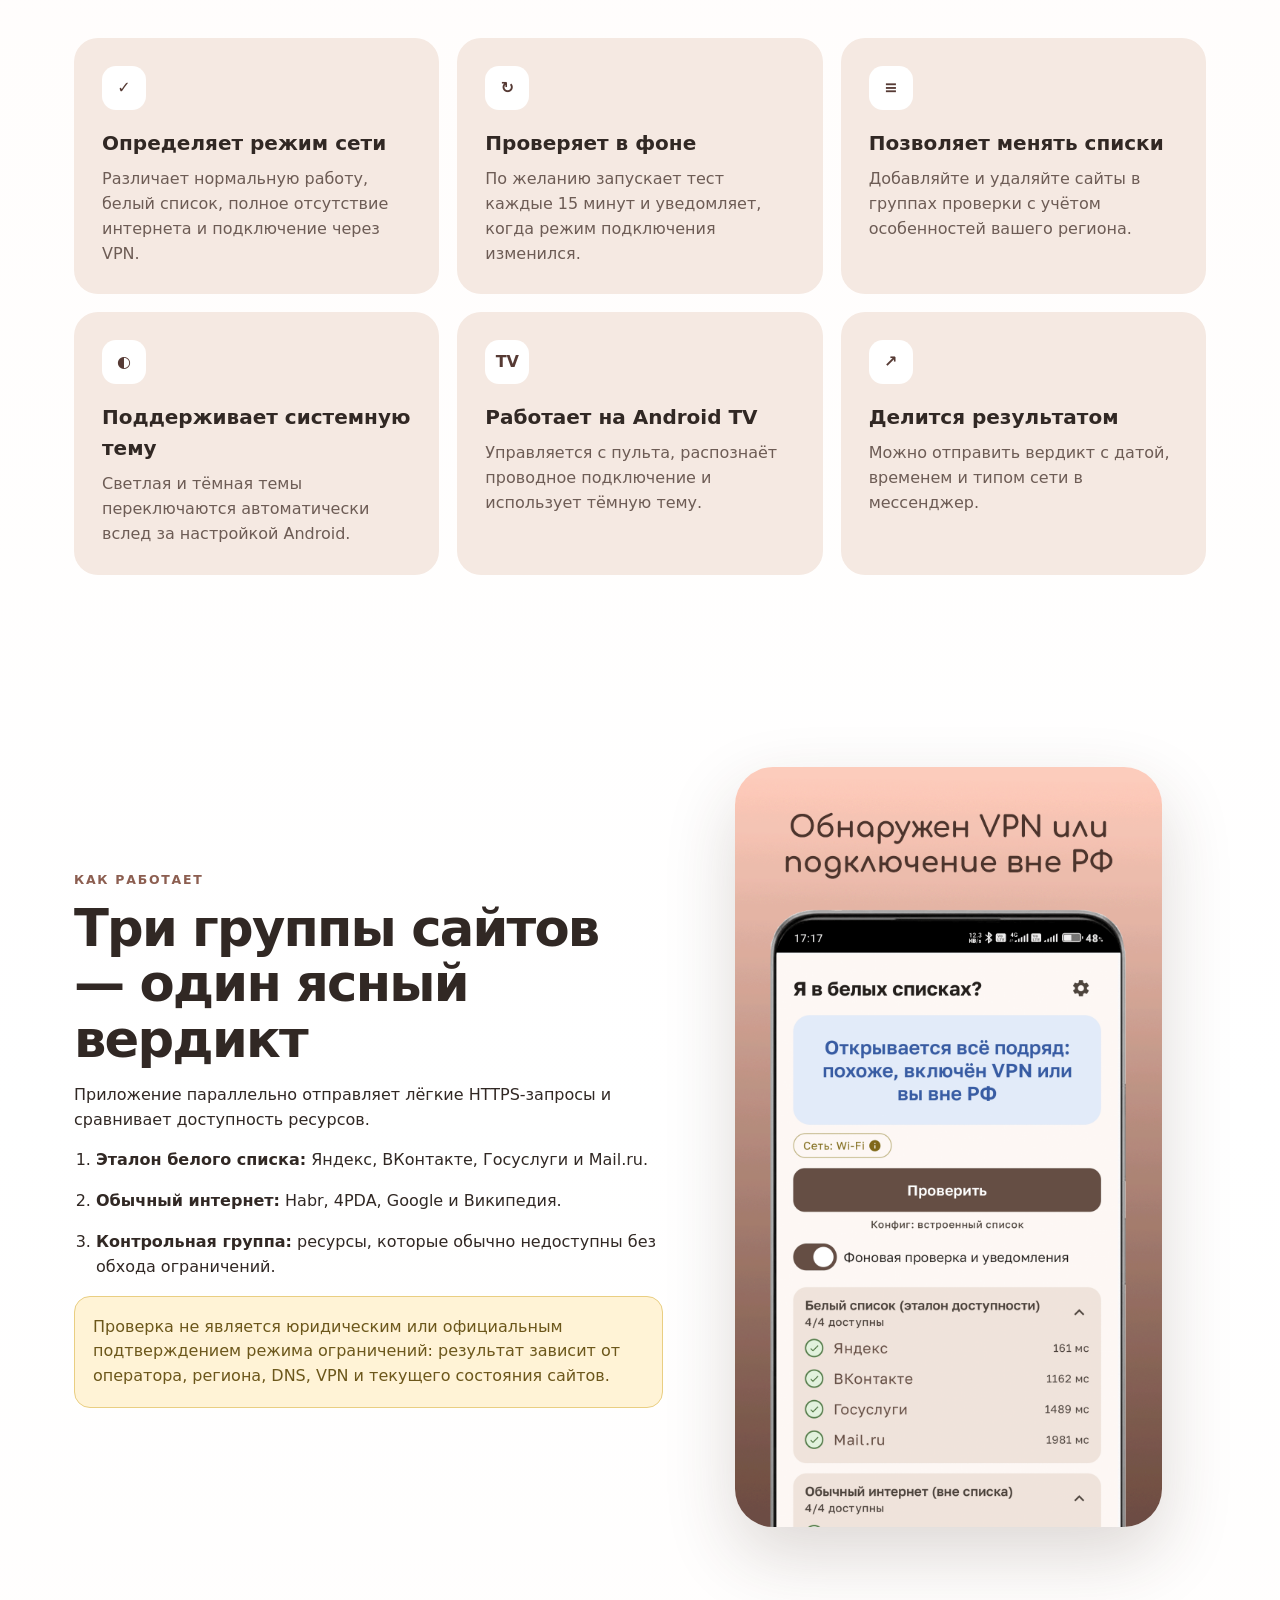
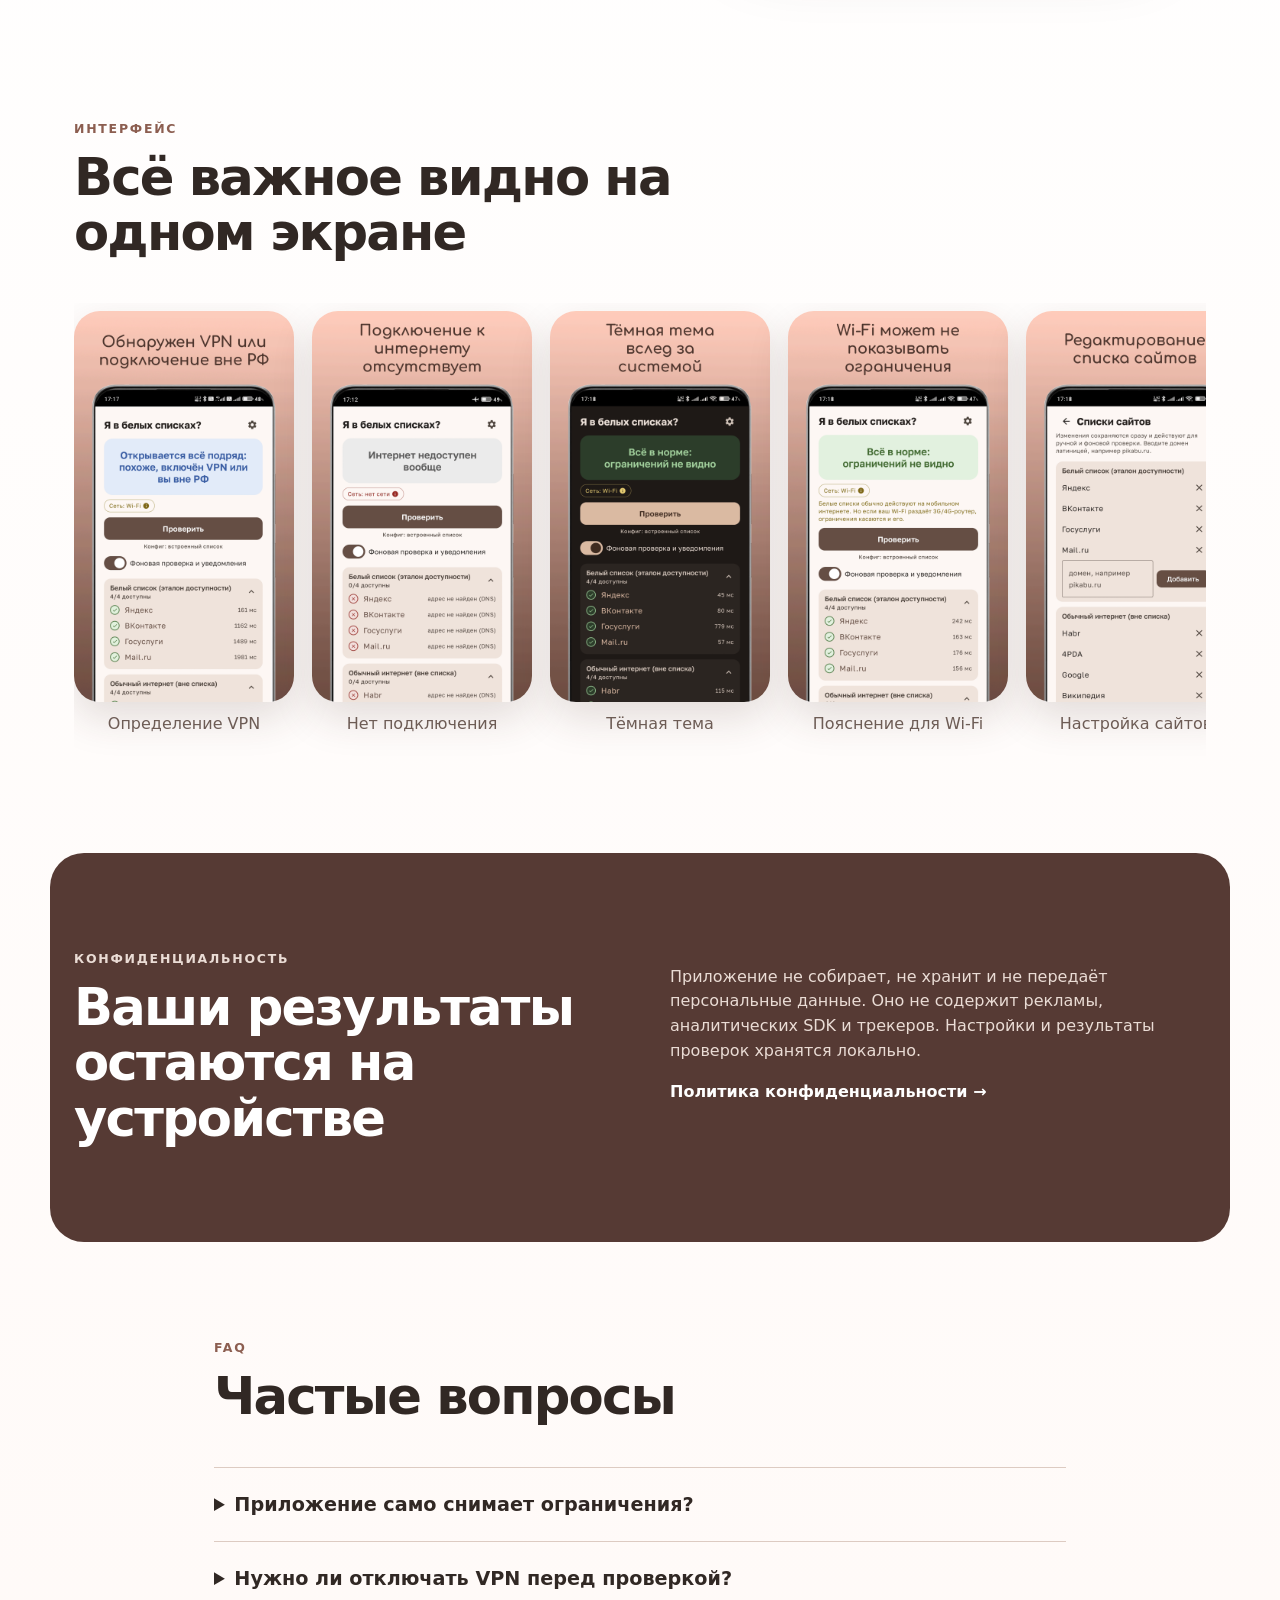
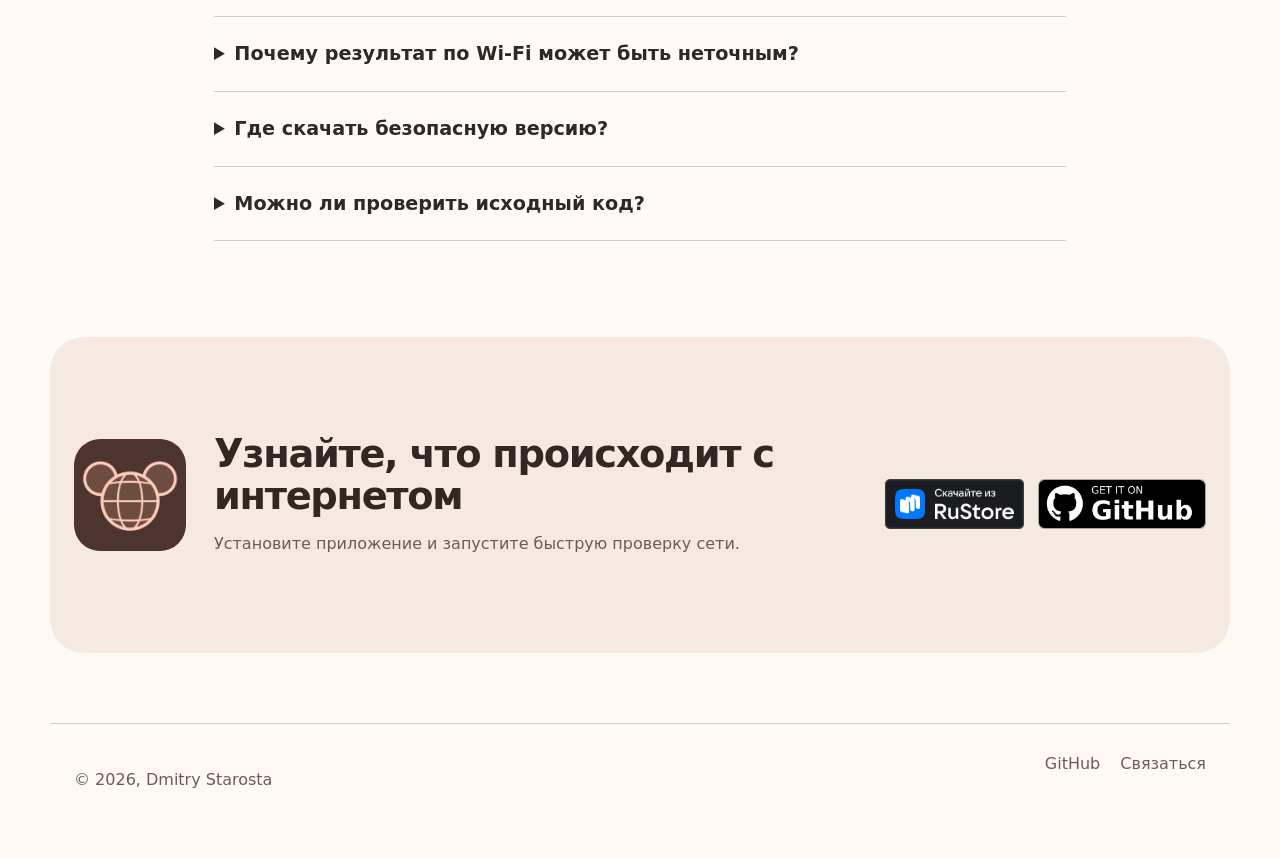
==== commit 8a355851: "Update index.html" ====
--- a/site/index.html
+++ b/site/index.html
@@ -156,18 +156,29 @@
     </section>
 
     <section class="section cta">
-      <img src="/assets/icon.png" alt="" width="112" height="112">
+      <img src="assets/icon.png" alt="" width="112" height="112">
       <div><h2>Узнайте, что происходит с интернетом</h2><p>Установите приложение и запустите быструю проверку сети.</p></div>
       <div class="download-row compact">
-        <a class="badge-link" href="https://www.rustore.ru/catalog/app/ru.netstatus.app" target="_blank" rel="noopener noreferrer"><img src="/assets/badges/rustore.png" alt="Скачать из RuStore"></a>
-        <a class="badge-link" href="https://github.com/dmitrystarosta/WhiteListCheck/releases/latest" target="_blank" rel="noopener noreferrer"><img src="/assets/badges/github.png" alt="Скачать APK с GitHub"></a>
+        <a class="badge-link" href="https://www.rustore.ru/catalog/app/ru.netstatus.app" target="_blank" rel="noopener noreferrer"><img src="assets/badges/rustore.png" alt="Скачать из RuStore"></a>
+        <a class="badge-link" href="https://github.com/dmitrystarosta/WhiteListCheck/releases/latest" target="_blank" rel="noopener noreferrer"><img src="assets/badges/github.png" alt="Скачать APK с GitHub"></a>
       </div>
     </section>
   </main>
 
   <footer>
-    <p>© <span id="year"></span> «Белый список?»</p>
-    <div><a href="https://github.com/dmitrystarosta/WhiteListCheck" target="_blank" rel="noopener noreferrer">GitHub</a><a href="mailto:whitelistcheck@starosta.ru">Связаться</a></div>
+    <p>© 2026, Dmitry Starosta</p>
+
+    <div>
+      <a href="https://github.com/dmitrystarosta/WhiteListCheck"
+         target="_blank"
+         rel="noopener noreferrer">
+        GitHub
+      </a>
+
+      <a href="mailto:whitelistcheck@starosta.ru">
+        Связаться
+      </a>
+    </div>
   </footer>
   <script src="/script.js" defer></script>
 </body>
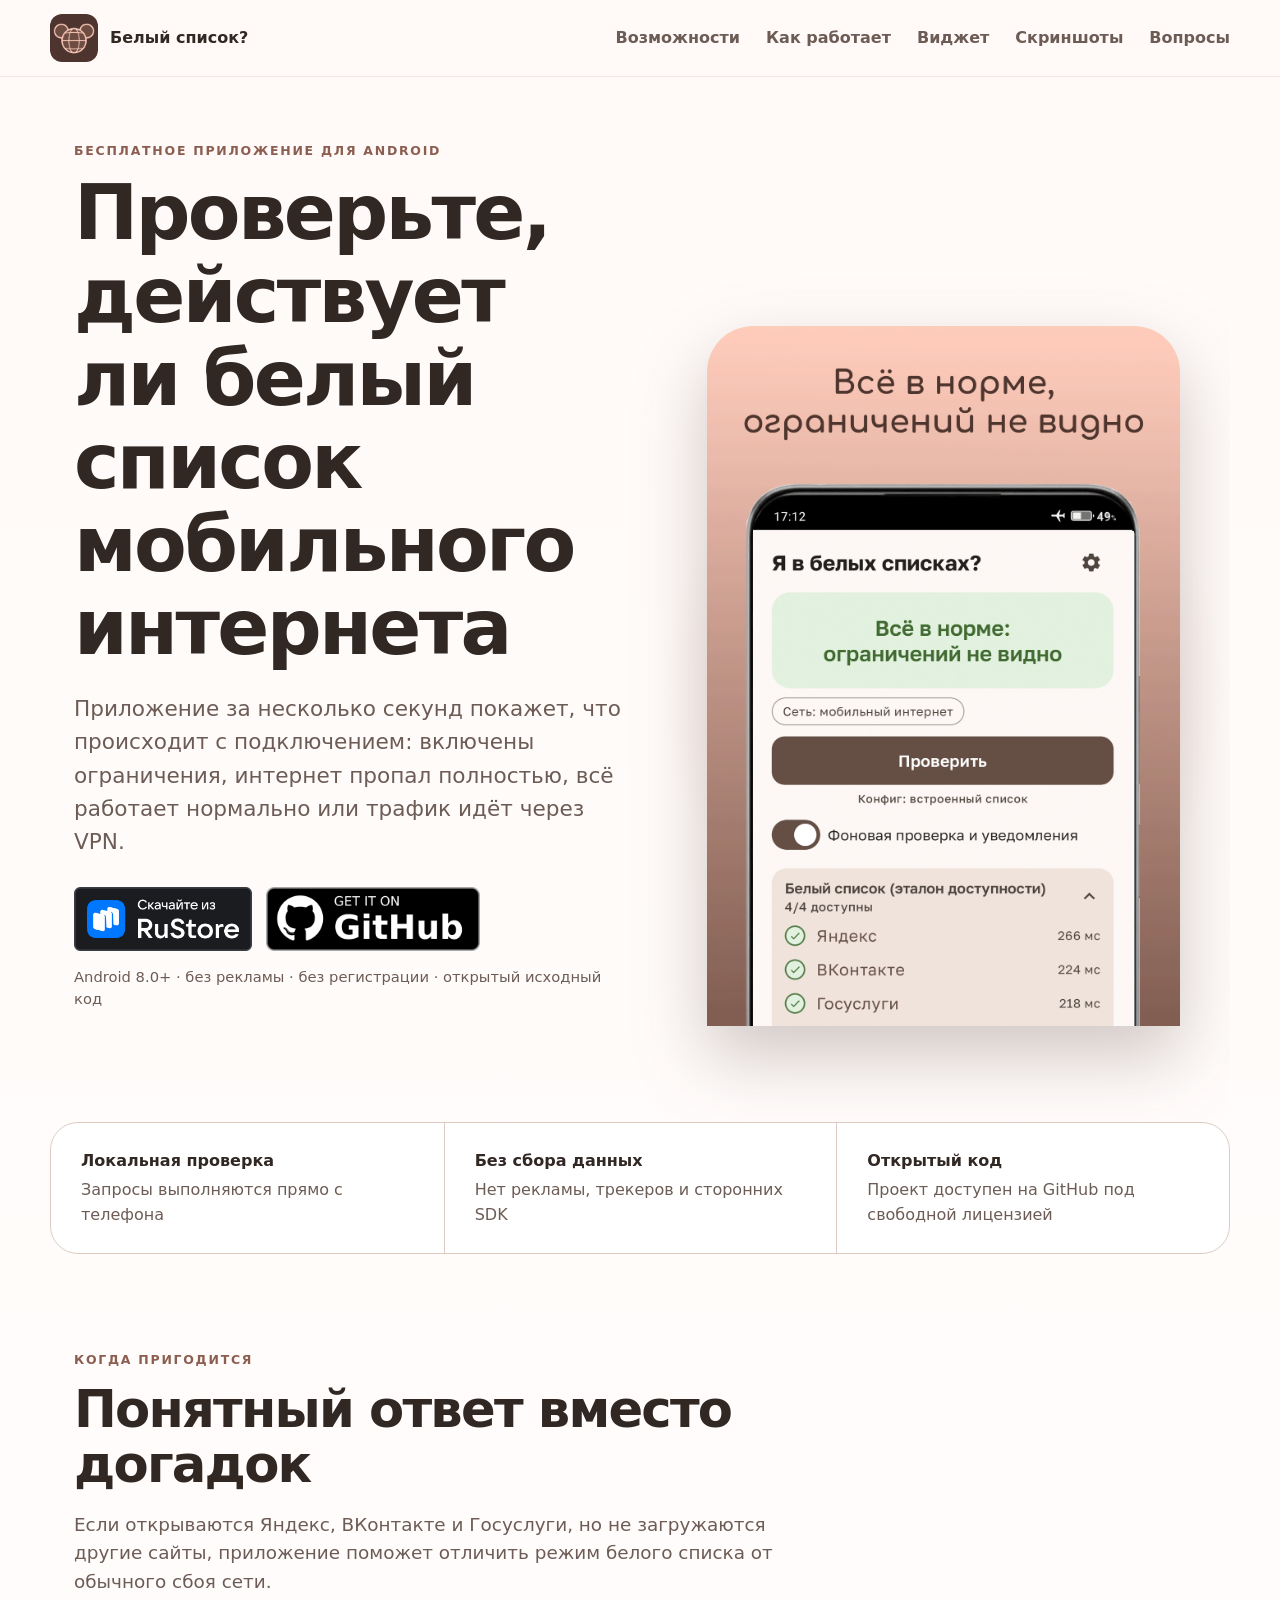
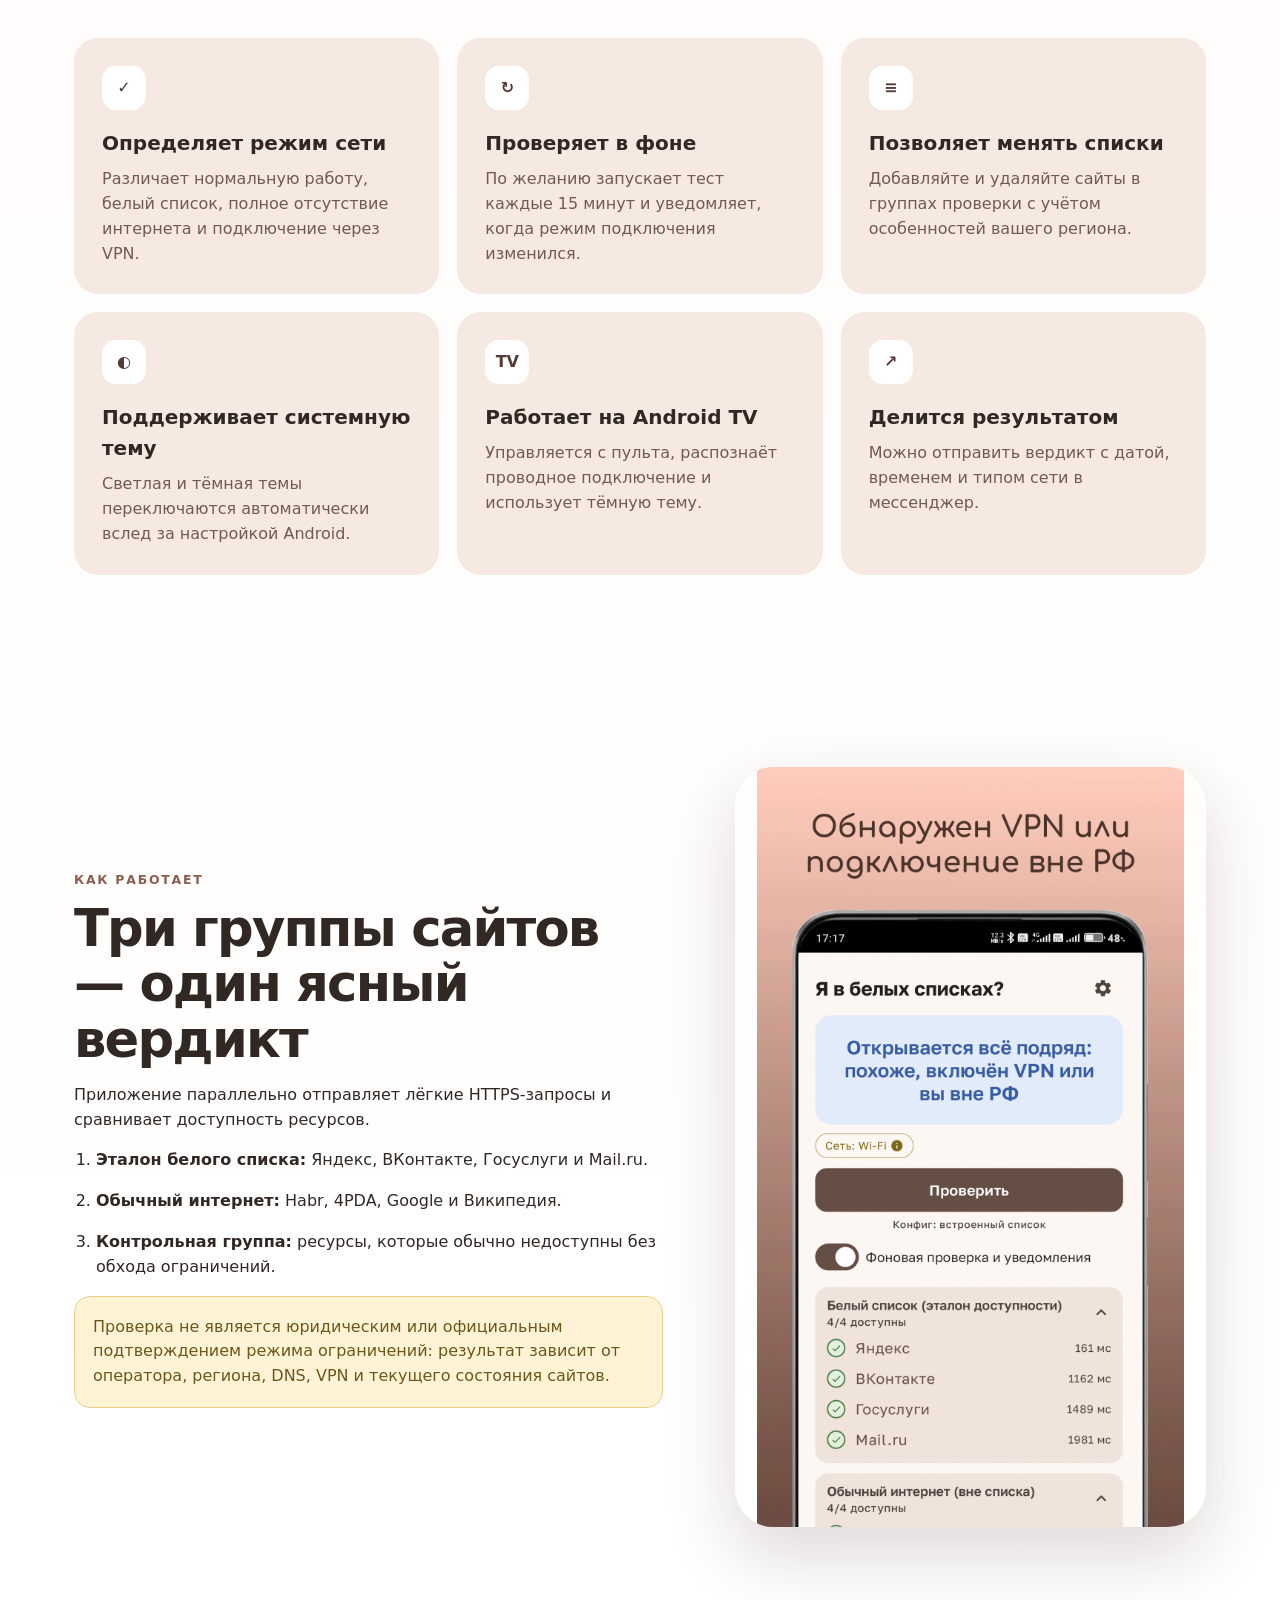
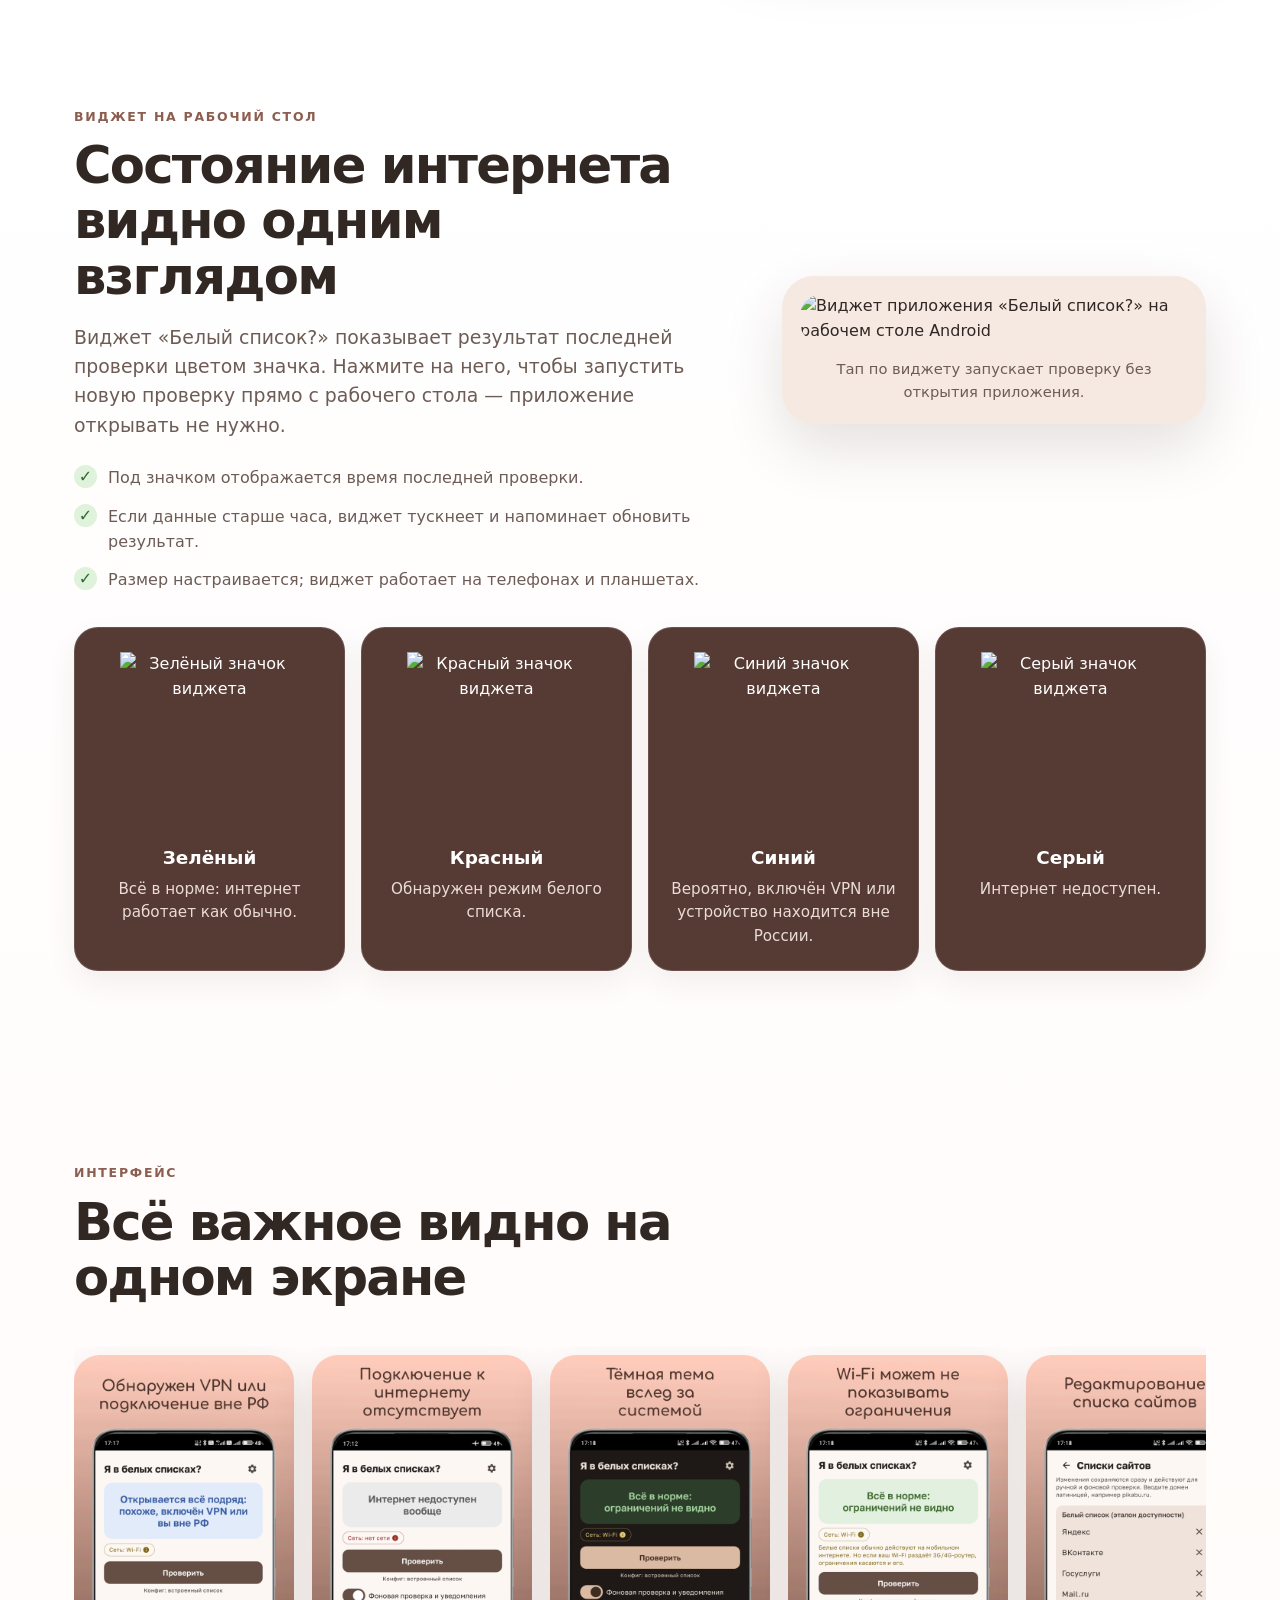
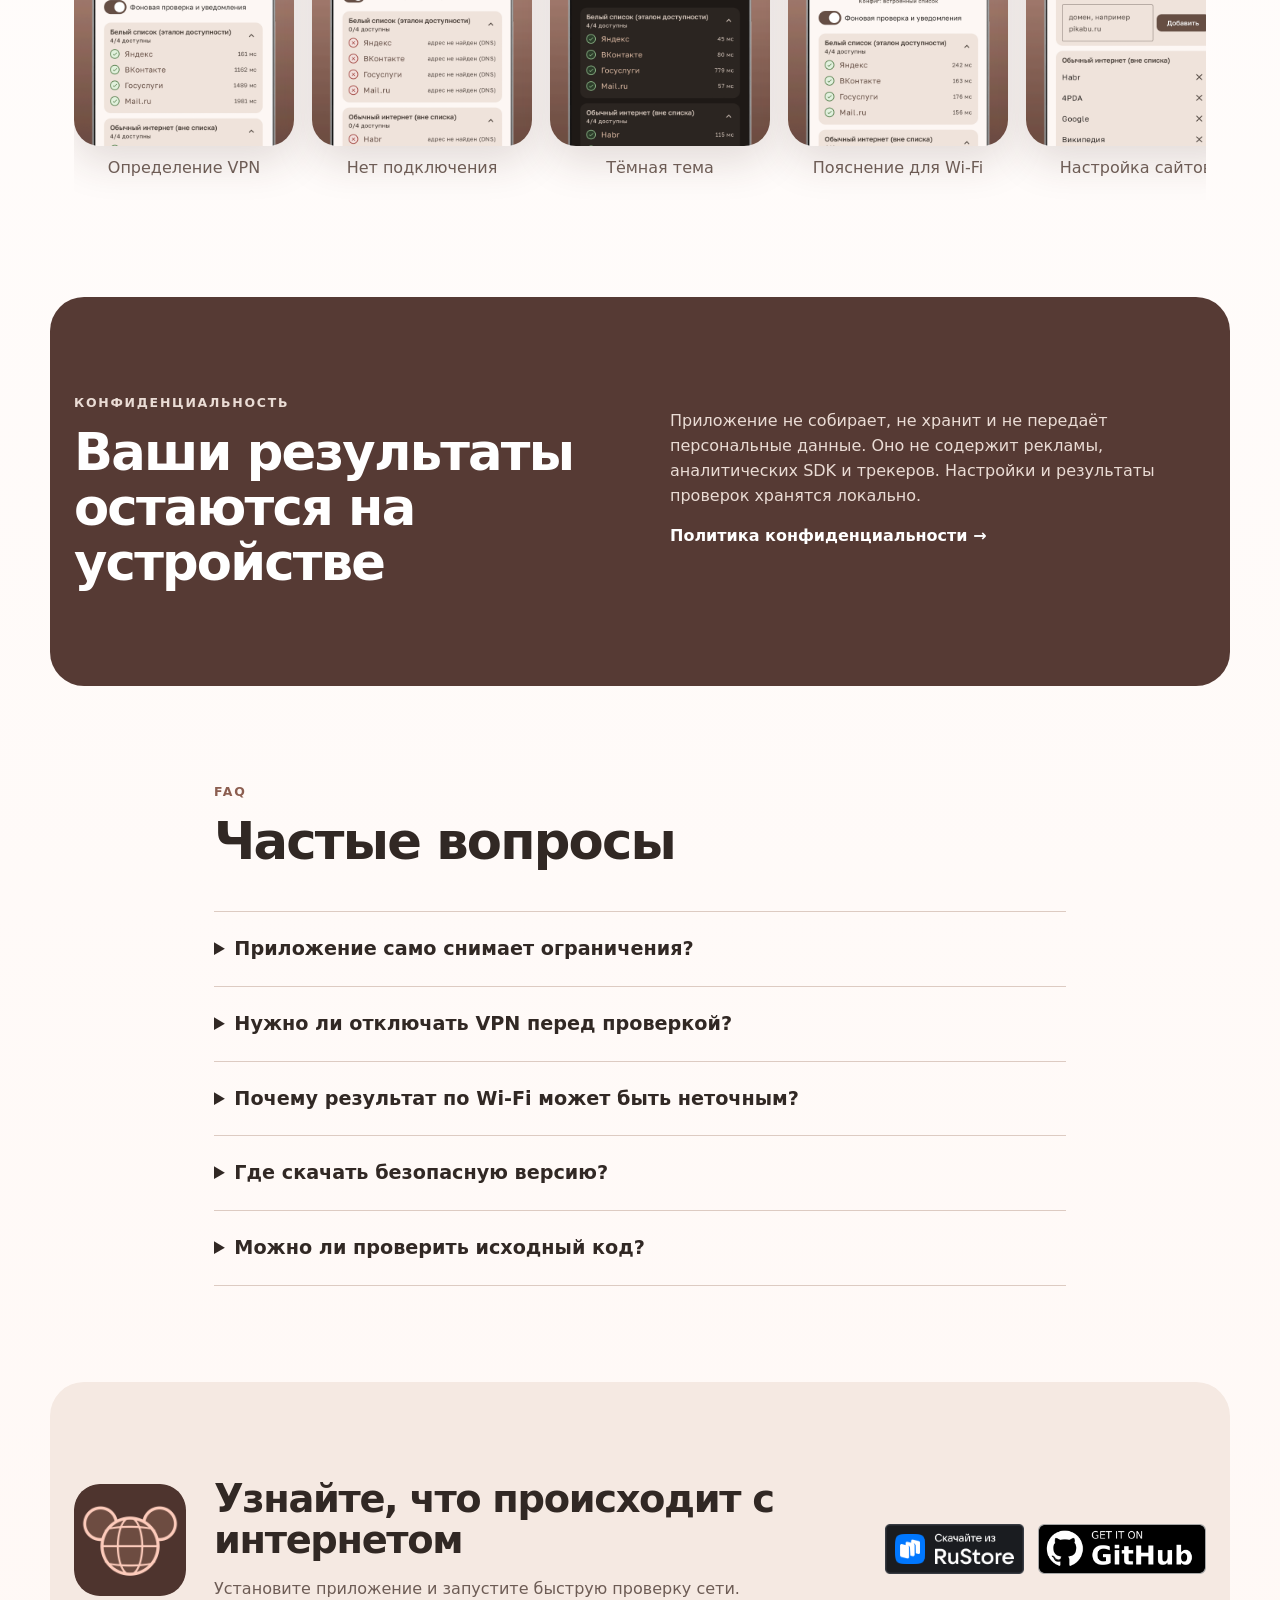
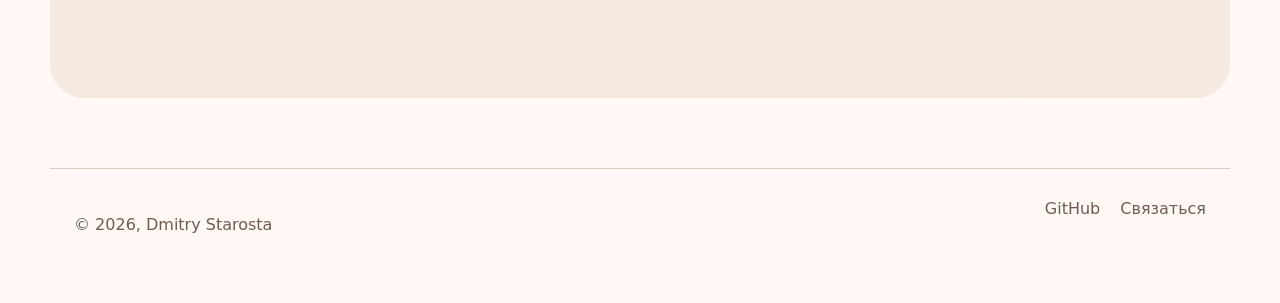
==== commit fce86527: "Add files via upload" ====
--- a/site/index.html
+++ b/site/index.html
@@ -12,7 +12,7 @@
   <link rel="canonical" href="https://belyjspisok.ru/">
   <link rel="icon" href="assets/icon.png" type="image/png">
   <link rel="apple-touch-icon" href="assets/icon.png">
-  <link rel="manifest" href="/site.webmanifest">
+  <link rel="manifest" href="site.webmanifest">
 
   <meta property="og:type" content="website">
   <meta property="og:locale" content="ru_RU">
@@ -24,7 +24,7 @@
   <meta name="twitter:card" content="summary_large_image">
 
   <link rel="preload" href="assets/icon.png" as="image">
-  <link rel="stylesheet" href="styles.css">
+  <link rel="stylesheet" href="styles.css?v=20260720-2">
 
   <script type="application/ld+json">
   {
@@ -57,6 +57,7 @@
     <nav aria-label="Основная навигация">
       <a href="#features">Возможности</a>
       <a href="#how">Как работает</a>
+      <a href="#widget">Виджет</a>
       <a href="#screens">Скриншоты</a>
       <a href="#faq">Вопросы</a>
     </nav>
@@ -121,6 +122,45 @@
       <img class="feature-shot" src="assets/screenshots/screen-1.png" alt="Приложение обнаружило VPN или подключение вне России" loading="lazy">
     </section>
 
+
+    <section id="widget" class="section widget-section">
+      <div class="widget-layout">
+        <div class="widget-copy">
+          <p class="eyebrow">Виджет на рабочий стол</p>
+          <h2>Состояние интернета видно одним взглядом</h2>
+          <p class="widget-lead">Виджет «Белый список?» показывает результат последней проверки цветом значка. Нажмите на него, чтобы запустить новую проверку прямо с рабочего стола — приложение открывать не нужно.</p>
+          <ul class="widget-benefits">
+            <li>Под значком отображается время последней проверки.</li>
+            <li>Если данные старше часа, виджет тускнеет и напоминает обновить результат.</li>
+            <li>Размер настраивается; виджет работает на телефонах и планшетах.</li>
+          </ul>
+        </div>
+        <figure class="widget-preview">
+          <img src="assets/widgets/whitelistcheck_widget.jpg" alt="Виджет приложения «Белый список?» на рабочем столе Android" loading="lazy" width="700" height="293">
+          <figcaption>Тап по виджету запускает проверку без открытия приложения.</figcaption>
+        </figure>
+      </div>
+
+      <div class="widget-states" aria-label="Значения цветов виджета">
+        <article class="widget-state">
+          <img src="assets/widgets/widget-normal.svg" alt="Зелёный значок виджета" loading="lazy">
+          <div><h3>Зелёный</h3><p>Всё в норме: интернет работает как обычно.</p></div>
+        </article>
+        <article class="widget-state">
+          <img src="assets/widgets/widget-whitelist.svg" alt="Красный значок виджета" loading="lazy">
+          <div><h3>Красный</h3><p>Обнаружен режим белого списка.</p></div>
+        </article>
+        <article class="widget-state">
+          <img src="assets/widgets/widget-vpn.svg" alt="Синий значок виджета" loading="lazy">
+          <div><h3>Синий</h3><p>Вероятно, включён VPN или устройство находится вне России.</p></div>
+        </article>
+        <article class="widget-state">
+          <img src="assets/widgets/widget-nonet.svg" alt="Серый значок виджета" loading="lazy">
+          <div><h3>Серый</h3><p>Интернет недоступен.</p></div>
+        </article>
+      </div>
+    </section>
+
     <section id="screens" class="section gallery-section">
       <div class="section-heading">
         <p class="eyebrow">Интерфейс</p>
@@ -180,6 +220,6 @@
       </a>
     </div>
   </footer>
-  <script src="/script.js" defer></script>
+  <script src="script.js" defer></script>
 </body>
 </html>
--- a/site/styles.css
+++ b/site/styles.css
@@ -1 +1,66 @@
 :root{--bg:#fff8f5;--surface:#f5e9e2;--ink:#312824;--muted:#6d5c55;--brand:#563a34;--accent:#f4c5b5;--green:#dff2db;--green-ink:#2e6a2d;--line:#ddcbc2;--max:1180px}*{box-sizing:border-box}html{scroll-behavior:smooth}body{margin:0;font-family:Inter,ui-sans-serif,system-ui,-apple-system,"Segoe UI",Roboto,Arial,sans-serif;color:var(--ink);background:linear-gradient(180deg,#fffaf8 0,#fff 48%,#fff8f5 100%);line-height:1.55}img{max-width:100%;display:block}a{color:inherit}.site-header{position:sticky;top:0;z-index:20;display:flex;justify-content:space-between;align-items:center;padding:14px max(20px,calc((100vw - var(--max))/2));background:rgba(255,250,248,.9);backdrop-filter:blur(14px);border-bottom:1px solid rgba(86,58,52,.1)}.brand{display:flex;align-items:center;gap:12px;text-decoration:none;font-weight:800}.brand img{border-radius:12px}.site-header nav{display:flex;gap:26px}.site-header nav a{text-decoration:none;color:var(--muted);font-weight:650}.site-header nav a:hover{color:var(--brand)}.section{max-width:var(--max);margin:0 auto;padding:96px 24px}.hero{min-height:760px;display:grid;grid-template-columns:1.03fr .97fr;align-items:center;gap:50px;padding-top:64px;overflow:hidden}.eyebrow{text-transform:uppercase;letter-spacing:.14em;font-size:.78rem;font-weight:850;color:#8c5e50;margin:0 0 12px}.hero h1,.section h2{line-height:1.08;letter-spacing:-.035em;margin:0}.hero h1{font-size:clamp(2.7rem,6vw,5.6rem);max-width:800px}.lead{font-size:clamp(1.1rem,1.7vw,1.35rem);color:var(--muted);max-width:680px}.download-row{display:flex;gap:14px;flex-wrap:wrap;align-items:center;margin:28px 0 10px}.badge-link{display:block;transition:transform .2s ease,filter .2s ease}.badge-link:hover{transform:translateY(-3px);filter:drop-shadow(0 12px 16px rgba(49,40,36,.18))}.badge-link img{height:64px;width:auto}.micro{color:var(--muted);font-size:.92rem}.hero-media{position:relative;display:flex;justify-content:center;align-self:end}.hero-media img{position:relative;width:min(480px,90%);max-height:700px;object-fit:cover;object-position:top;border-radius:46px 46px 0 0;filter:drop-shadow(0 30px 35px rgba(67,42,35,.25))}.glow{position:absolute;width:560px;height:560px;border-radius:50%;background:radial-gradient(circle,#f4c5b5 0,rgba(244,197,181,.1) 62%,transparent 72%);top:12%;left:50%;transform:translateX(-50%)}.trust-strip{max-width:var(--max);margin:0 auto;display:grid;grid-template-columns:repeat(3,1fr);border:1px solid var(--line);border-radius:28px;overflow:hidden;background:#fff}.trust-strip div{padding:26px 30px}.trust-strip div+div{border-left:1px solid var(--line)}.trust-strip strong,.trust-strip span{display:block}.trust-strip span{color:var(--muted);margin-top:4px}.section-heading{max-width:760px;margin-bottom:42px}.section h2{font-size:clamp(2.2rem,4vw,4rem)}.section-heading>p:last-child{font-size:1.15rem;color:var(--muted)}.cards{display:grid;grid-template-columns:repeat(3,1fr);gap:18px}.card{background:var(--surface);padding:28px;border-radius:24px}.card .icon{display:grid;place-items:center;width:44px;height:44px;border-radius:14px;background:#fff;color:var(--brand);font-weight:900}.card h3{font-size:1.25rem;margin:18px 0 8px}.card p{margin:0;color:var(--muted)}.split{display:grid;grid-template-columns:1fr .8fr;gap:72px;align-items:center}.steps{padding-left:22px}.steps li{margin:16px 0}.note{background:#fff3d6;border:1px solid #e9ce82;padding:18px;border-radius:16px;color:#6c571b}.feature-shot{max-height:760px;object-fit:cover;object-position:top;border-radius:38px;box-shadow:0 28px 70px rgba(67,42,35,.18)}.gallery{display:grid;grid-template-columns:repeat(5,1fr);gap:18px;overflow-x:auto;padding:8px 4px 20px;scroll-snap-type:x mandatory}.gallery figure{margin:0;min-width:220px;scroll-snap-align:start}.gallery img{aspect-ratio:9/16;object-fit:cover;border-radius:26px;box-shadow:0 16px 40px rgba(67,42,35,.15)}.gallery figcaption{text-align:center;color:var(--muted);margin-top:10px}.privacy{display:grid;grid-template-columns:1fr 1fr;gap:60px;background:var(--brand);color:white;border-radius:34px}.privacy p{color:#eadcd5}.text-link{font-weight:800;text-decoration:none}.faq{max-width:900px}.faq details{border-top:1px solid var(--line);padding:22px 0}.faq details:last-child{border-bottom:1px solid var(--line)}.faq summary{font-size:1.2rem;font-weight:800;cursor:pointer}.faq details p{color:var(--muted);max-width:760px}.cta{display:grid;grid-template-columns:auto 1fr auto;gap:28px;align-items:center;background:var(--surface);border-radius:34px;margin-bottom:70px}.cta>img{border-radius:26px}.cta h2{font-size:clamp(1.8rem,3vw,2.8rem)}.cta p{margin-bottom:0;color:var(--muted)}.compact{justify-content:flex-end}.compact .badge-link img{height:50px}footer{max-width:var(--max);margin:0 auto;padding:28px 24px 50px;display:flex;justify-content:space-between;border-top:1px solid var(--line);color:var(--muted)}footer div{display:flex;gap:20px}footer a{text-decoration:none}@media(max-width:900px){.site-header nav{display:none}.hero{grid-template-columns:1fr;padding-top:50px;min-height:auto}.hero-copy{text-align:center}.lead{margin-left:auto;margin-right:auto}.download-row{justify-content:center}.hero-media img{max-height:620px}.trust-strip{grid-template-columns:1fr;margin:0 20px}.trust-strip div+div{border-left:0;border-top:1px solid var(--line)}.cards{grid-template-columns:repeat(2,1fr)}.split{grid-template-columns:1fr}.feature-shot{max-width:520px;margin:auto}.privacy{grid-template-columns:1fr;margin:0 20px}.cta{grid-template-columns:1fr;text-align:center;margin-left:20px;margin-right:20px}.cta>img{margin:auto}.compact{justify-content:center}}@media(max-width:560px){.section{padding:72px 20px}.hero h1{font-size:2.65rem}.badge-link img{height:52px}.cards{grid-template-columns:1fr}.gallery{margin-right:-20px}.privacy{padding:42px 24px}.cta{padding:42px 24px}.cta>img{width:84px}.compact .badge-link img{height:42px}footer{flex-direction:column;gap:10px}.hero-media img{border-radius:30px 30px 0 0}}
+
+
+/* Виджет на рабочем столе */
+.widget-section{padding-top:84px}.widget-layout{display:grid;grid-template-columns:1.08fr .72fr;gap:72px;align-items:center}.widget-lead{font-size:1.18rem;color:var(--muted);max-width:690px}.widget-benefits{margin:26px 0 0;padding:0;list-style:none;display:grid;gap:14px}.widget-benefits li{position:relative;padding-left:34px;color:var(--muted)}.widget-benefits li::before{content:"✓";position:absolute;left:0;top:-1px;display:grid;place-items:center;width:23px;height:23px;border-radius:50%;background:var(--green);color:var(--green-ink);font-weight:900}.widget-preview{margin:0;background:var(--surface);padding:18px;border-radius:32px;box-shadow:0 24px 60px rgba(67,42,35,.14)}.widget-preview img{width:100%;max-height:590px;object-fit:cover;object-position:center;border-radius:22px}.widget-preview figcaption{padding:14px 8px 2px;text-align:center;color:var(--muted);font-size:.92rem}.widget-states{display:grid;grid-template-columns:repeat(4,1fr);gap:16px;margin-top:34px}.widget-state{display:flex;flex-direction:column;align-items:center;text-align:center;gap:10px;padding:24px 18px 22px;border:1px solid var(--line);border-radius:24px;background:#fff;box-shadow:0 12px 30px rgba(67,42,35,.07)}.widget-state img{width:150px;height:auto}.widget-state h3{margin:2px 0 5px;font-size:1.15rem}.widget-state p{margin:0;color:var(--muted);font-size:.95rem}.widget-state:hover{transform:translateY(-3px);transition:transform .2s ease,box-shadow .2s ease;box-shadow:0 18px 36px rgba(67,42,35,.11)}
+@media(max-width:900px){.widget-layout{grid-template-columns:1fr}.widget-preview{max-width:560px;margin:0 auto}.widget-states{grid-template-columns:repeat(2,1fr)}}
+@media(max-width:560px){.widget-layout{gap:42px}.widget-states{grid-template-columns:1fr}.widget-state{display:grid;grid-template-columns:110px 1fr;text-align:left;align-items:center}.widget-state img{width:110px}.widget-preview img{max-height:none}}
+
+
+/* Исправления мобильной вёрстки */
+html,body{max-width:100%;overflow-x:hidden}
+.split>* ,.widget-layout>* ,.cta>*{min-width:0}
+.split>div,.widget-copy{overflow-wrap:anywhere}
+.feature-shot{display:block;width:100%;height:auto;max-width:100%;object-fit:contain}
+
+/* Фотография виджета имеет горизонтальные пропорции 700×293 — не растягиваем её */
+.widget-preview{overflow:hidden}
+.widget-preview img{display:block;width:100%;height:auto;max-height:none;aspect-ratio:auto;object-fit:contain;object-position:center}
+
+/* Состояния виджета — фирменные коричневые карточки */
+.widget-state{background:var(--brand);color:#fff;border-color:rgba(255,255,255,.12);overflow:hidden}
+.widget-state p{color:#eadcd5}
+.widget-state img{display:block;width:100%;max-width:180px;height:auto;aspect-ratio:1/1;object-fit:contain;margin:0 auto}
+
+/* Иконка в призыве к установке всегда квадратная */
+.cta>img{display:block;width:112px;height:auto;aspect-ratio:1/1;object-fit:contain}
+
+@media(max-width:560px){
+  .section{width:100%;max-width:100%}
+  .split{gap:42px;overflow:hidden}
+  .steps{padding-left:30px;padding-right:0;margin-right:0}
+  .steps li{padding-left:2px;overflow-wrap:anywhere}
+  .feature-shot{max-width:100%;border-radius:26px}
+
+  .widget-preview{width:100%;padding:12px;border-radius:24px}
+  .widget-preview img{width:100%;height:auto;border-radius:16px}
+
+  .widget-states{
+    display:flex;
+    gap:14px;
+    overflow-x:auto;
+    overflow-y:hidden;
+    margin-right:-20px;
+    padding:4px 20px 18px 0;
+    scroll-snap-type:x mandatory;
+    -webkit-overflow-scrolling:touch;
+    scrollbar-width:thin;
+  }
+  .widget-state{
+    display:flex;
+    flex:0 0 min(78vw,290px);
+    min-width:min(78vw,290px);
+    min-height:350px;
+    padding:22px 18px;
+    text-align:center;
+    align-items:center;
+    justify-content:flex-start;
+    scroll-snap-align:start;
+    border-radius:24px;
+  }
+  .widget-state img{width:180px;max-width:70%;height:180px;flex:0 0 180px}
+  .widget-state h3{margin-top:8px;color:#fff}
+  .widget-state p{font-size:.95rem}
+
+  .cta>img{width:84px;height:auto!important;aspect-ratio:1/1}
+}
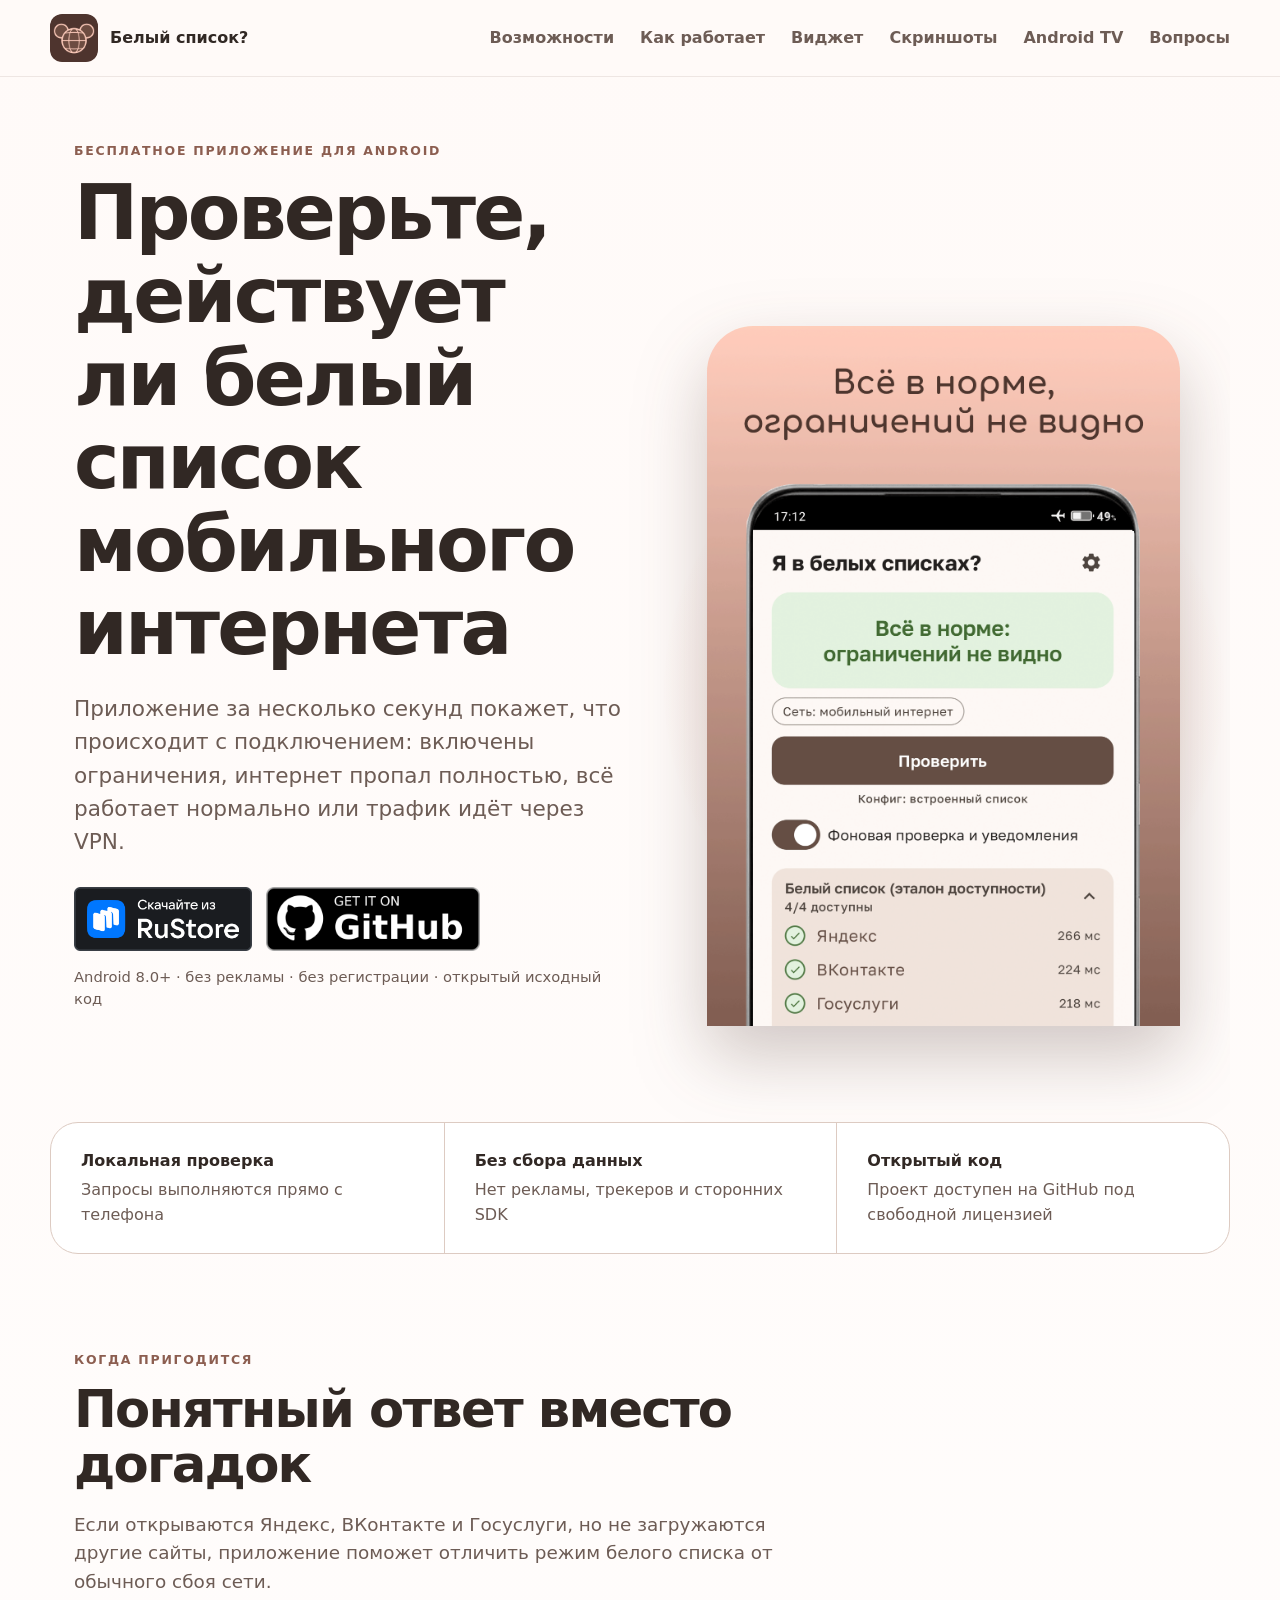
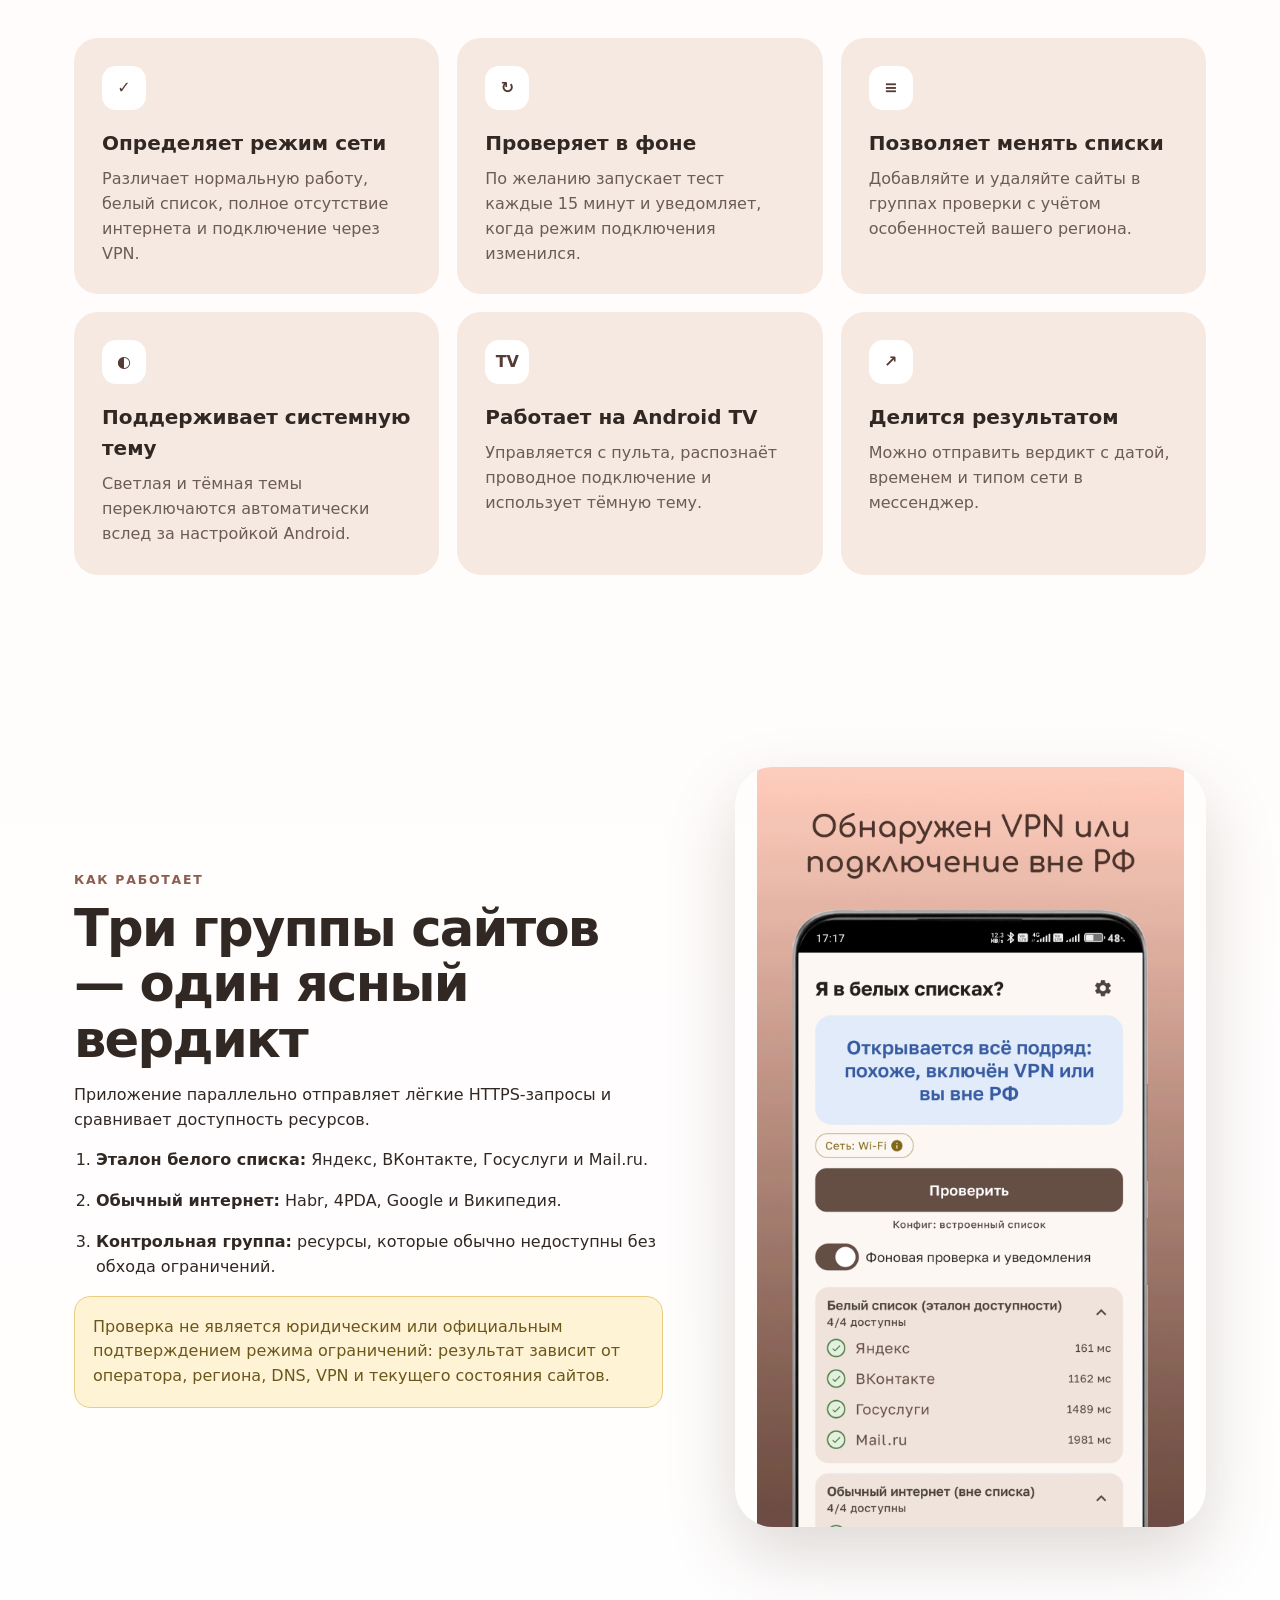
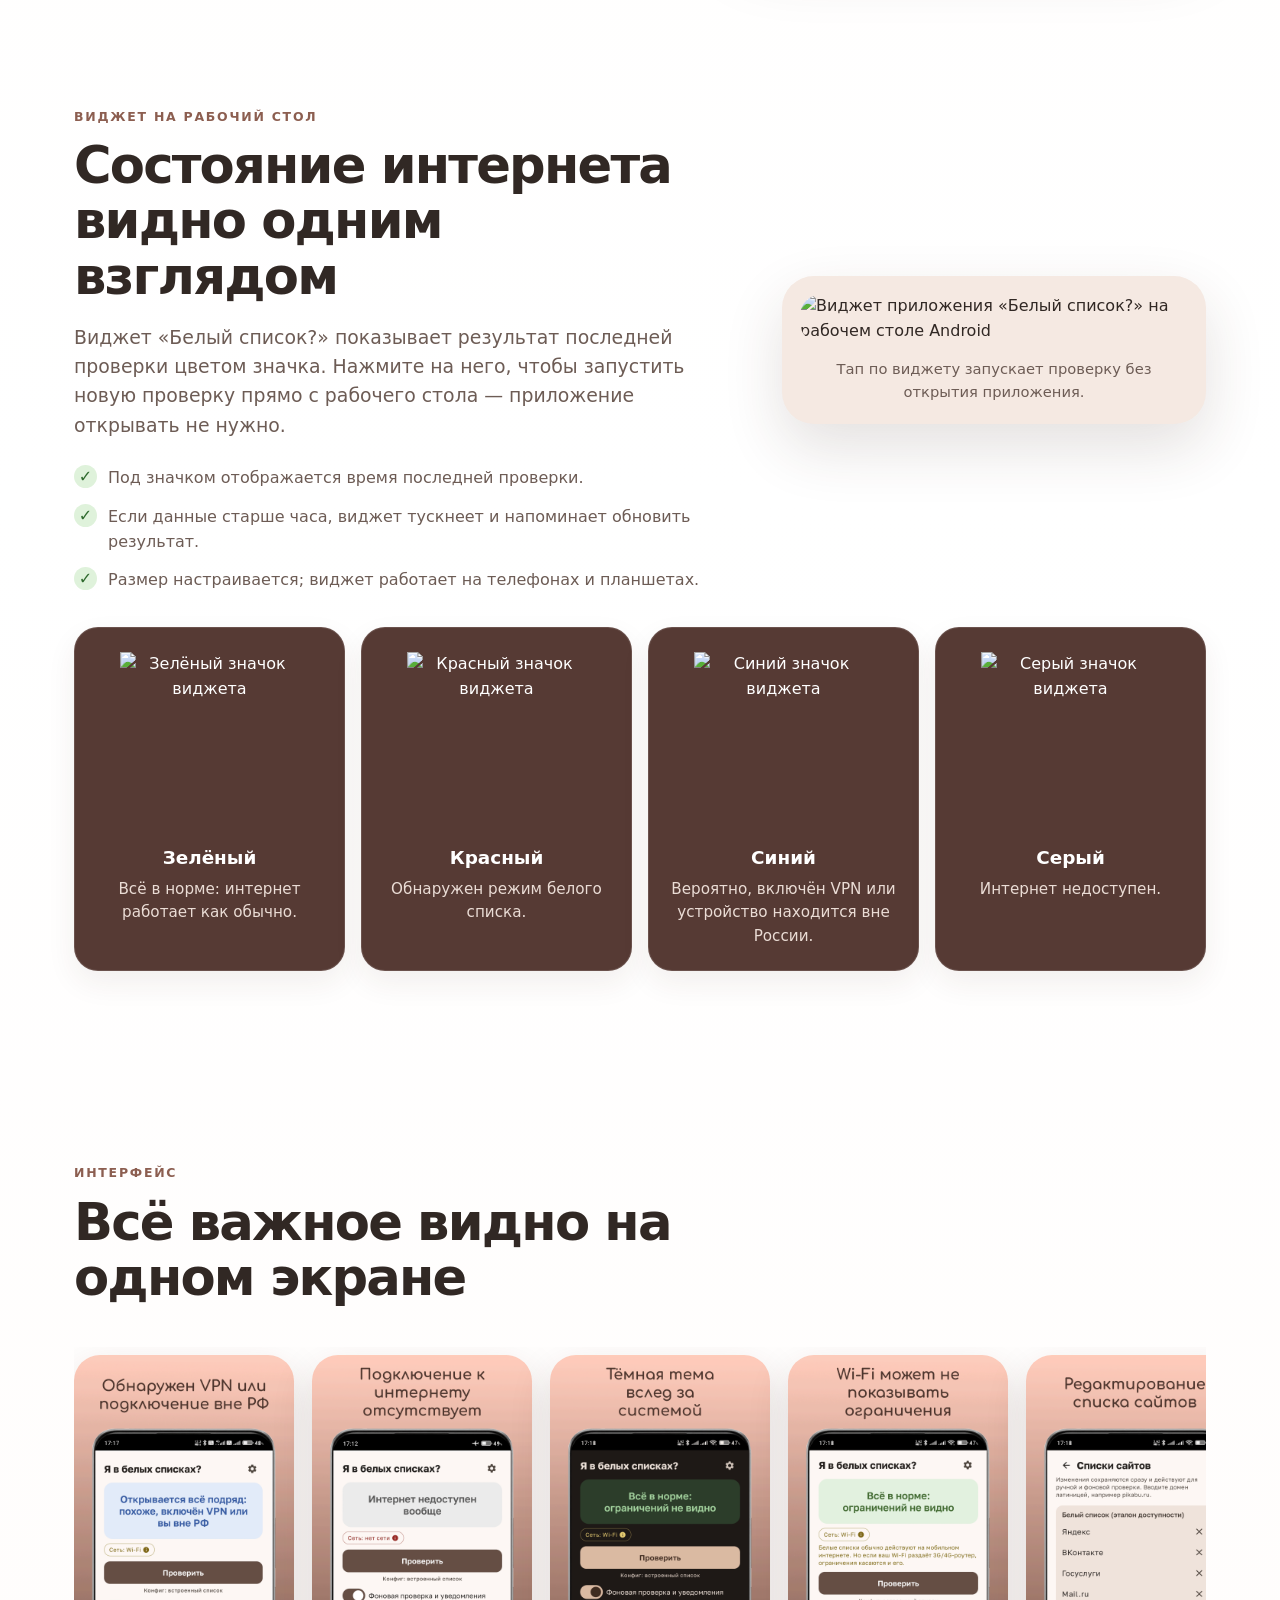
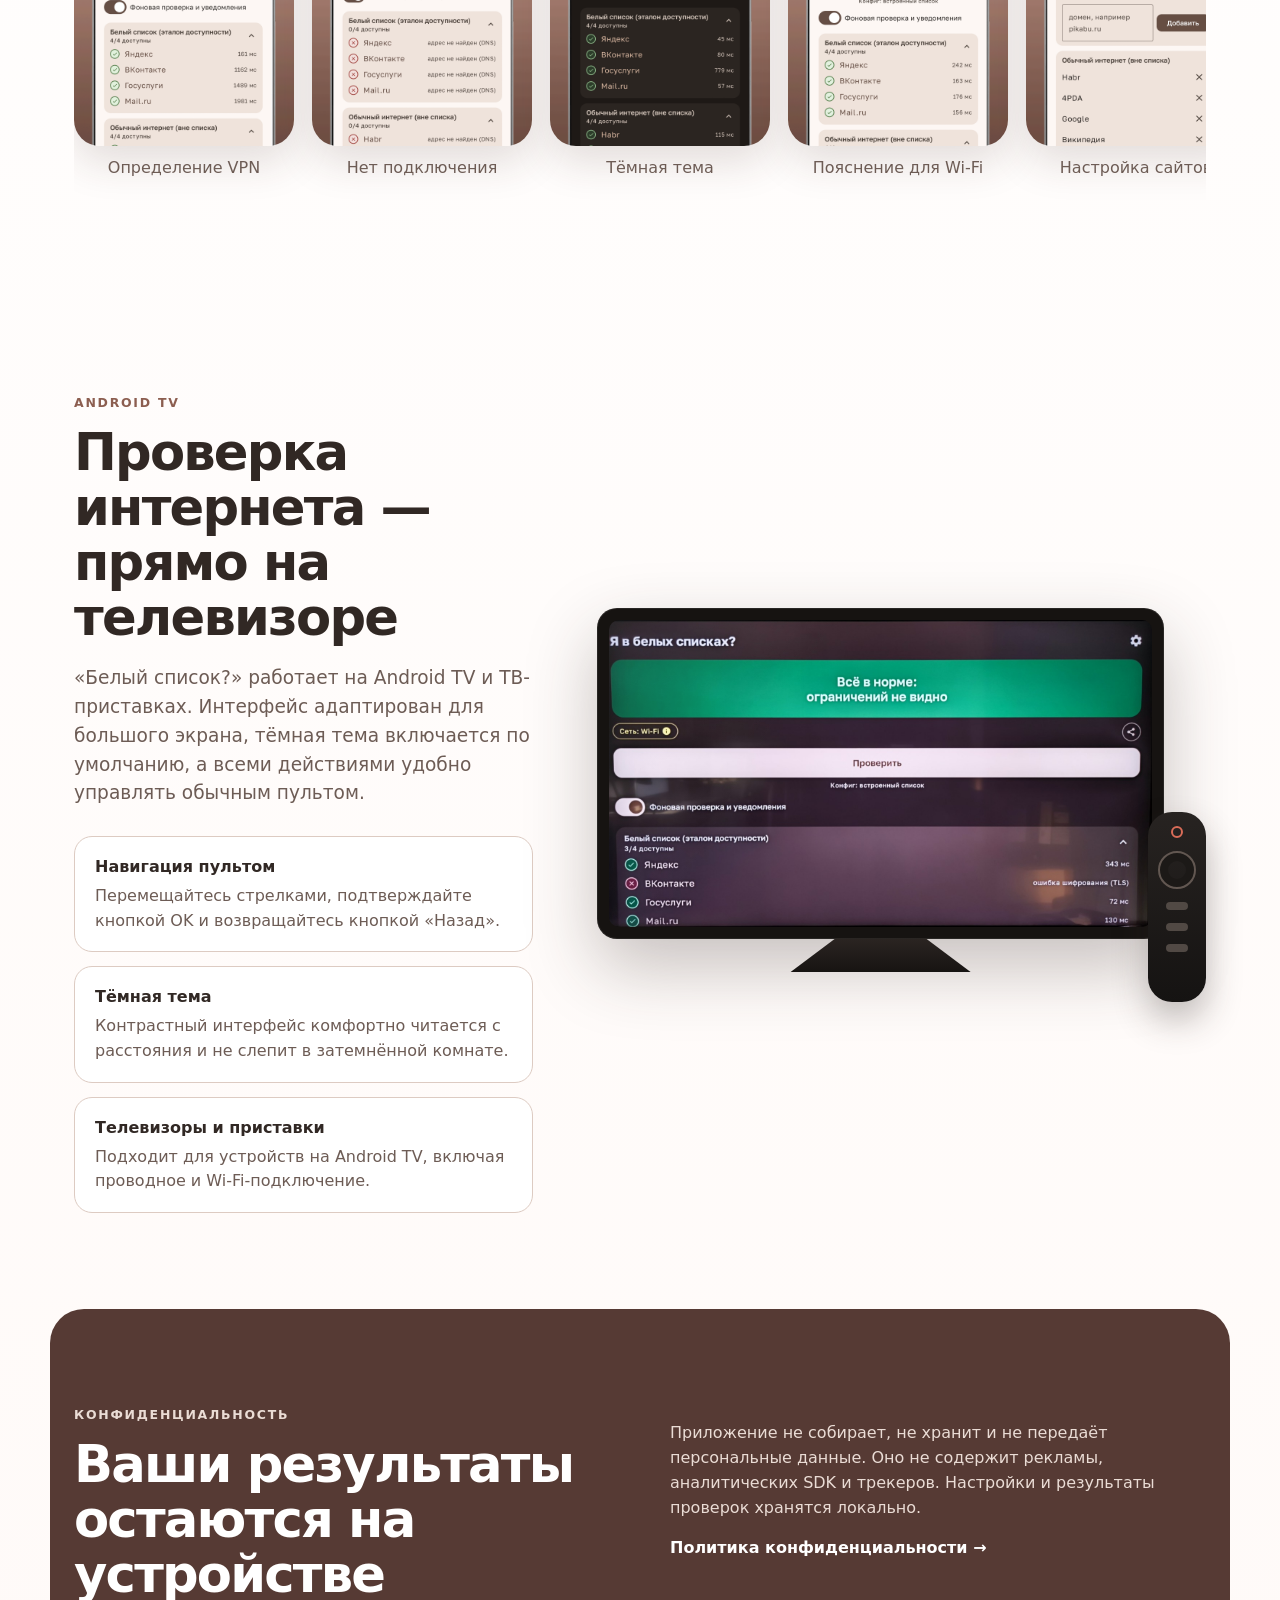
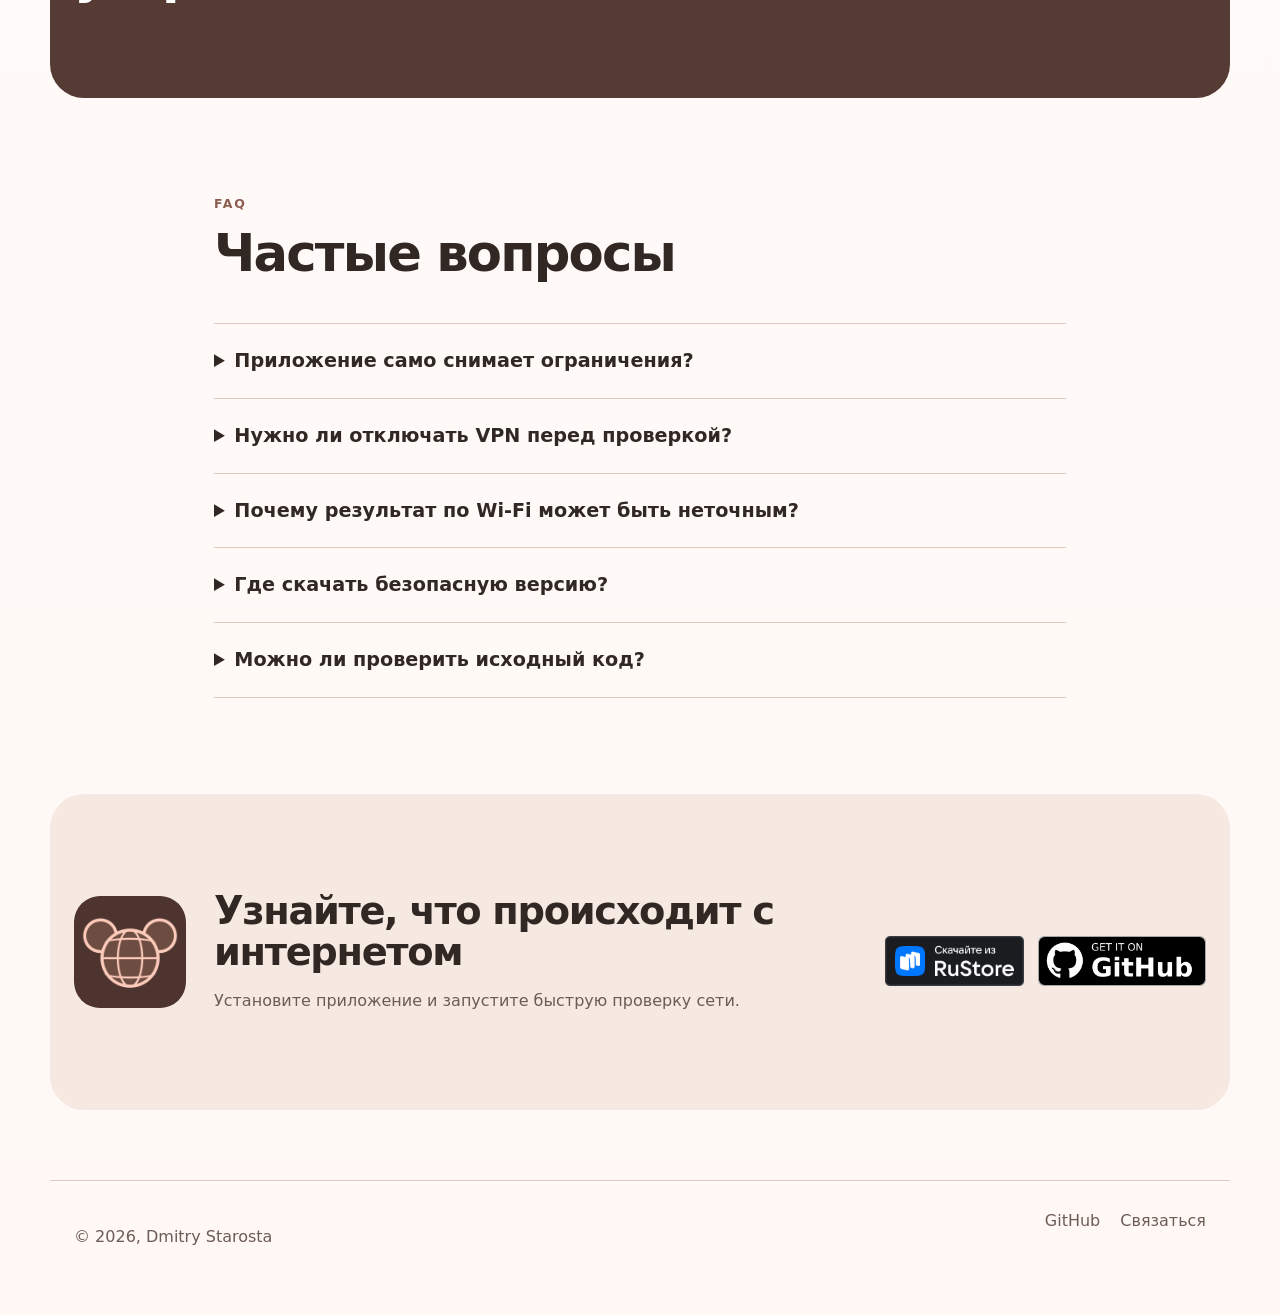
==== commit c2558fff: "Add files via upload" ====
--- a/site/index.html
+++ b/site/index.html
@@ -59,6 +59,7 @@
       <a href="#how">Как работает</a>
       <a href="#widget">Виджет</a>
       <a href="#screens">Скриншоты</a>
+      <a href="#tv">Android TV</a>
       <a href="#faq">Вопросы</a>
     </nav>
   </header>
@@ -175,6 +176,34 @@
       </div>
     </section>
 
+
+
+    <section id="tv" class="section tv-section">
+      <div class="tv-copy">
+        <p class="eyebrow">Android TV</p>
+        <h2>Проверка интернета — прямо на телевизоре</h2>
+        <p class="tv-lead">«Белый список?» работает на Android TV и ТВ-приставках. Интерфейс адаптирован для большого экрана, тёмная тема включается по умолчанию, а всеми действиями удобно управлять обычным пультом.</p>
+        <div class="tv-points">
+          <div><strong>Навигация пультом</strong><span>Перемещайтесь стрелками, подтверждайте кнопкой OK и возвращайтесь кнопкой «Назад».</span></div>
+          <div><strong>Тёмная тема</strong><span>Контрастный интерфейс комфортно читается с расстояния и не слепит в затемнённой комнате.</span></div>
+          <div><strong>Телевизоры и приставки</strong><span>Подходит для устройств на Android TV, включая проводное и Wi‑Fi-подключение.</span></div>
+        </div>
+      </div>
+      <div class="tv-visual" aria-label="Приложение «Белый список?» на Android TV">
+        <div class="television">
+          <div class="tv-screen">
+            <img src="assets/android-tv-screen.jpg" alt="Тёмная тема приложения «Белый список?» на экране Android TV" loading="lazy" width="1500" height="850">
+          </div>
+          <div class="tv-stand" aria-hidden="true"></div>
+        </div>
+        <div class="remote" aria-hidden="true">
+          <span class="remote-power"></span>
+          <span class="remote-ring"></span>
+          <span class="remote-button"></span><span class="remote-button"></span><span class="remote-button"></span>
+        </div>
+      </div>
+    </section>
+
     <section class="section privacy">
       <div>
         <p class="eyebrow">Конфиденциальность</p>
@@ -220,6 +249,6 @@
       </a>
     </div>
   </footer>
-  <script src="script.js" defer></script>
+  <script src="script.js?v=4" defer></script>
 </body>
 </html>
--- a/site/styles.css
+++ b/site/styles.css
@@ -64,3 +64,23 @@
 
   .cta>img{width:84px;height:auto!important;aspect-ratio:1/1}
 }
+
+/* Android TV */
+.tv-section{display:grid;grid-template-columns:.86fr 1.14fr;gap:64px;align-items:center}.tv-lead{font-size:1.16rem;color:var(--muted);max-width:650px}.tv-points{display:grid;gap:14px;margin-top:28px}.tv-points div{padding:18px 20px;border:1px solid var(--line);border-radius:18px;background:#fff}.tv-points strong,.tv-points span{display:block}.tv-points span{margin-top:4px;color:var(--muted)}.tv-visual{position:relative;padding:22px 42px 48px 0}.television{position:relative;z-index:2}.tv-screen{position:relative;padding:12px;border-radius:20px;background:#161311;box-shadow:0 28px 70px rgba(49,40,36,.28),inset 0 0 0 1px rgba(255,255,255,.08)}.tv-screen::after{content:"";position:absolute;inset:12px;border-radius:10px;pointer-events:none;background:linear-gradient(120deg,rgba(255,255,255,.08),transparent 32%)}.tv-screen img{display:block;width:100%;height:auto;aspect-ratio:15/8.5;object-fit:cover;border-radius:10px}.tv-stand{width:32%;height:34px;margin:-1px auto 0;background:linear-gradient(180deg,#2b2522,#171412);clip-path:polygon(25% 0,75% 0,100% 100%,0 100%)}.remote{position:absolute;z-index:3;right:0;bottom:18px;width:58px;height:190px;padding:14px 10px;border-radius:24px;background:linear-gradient(180deg,#272321,#151312);box-shadow:0 18px 35px rgba(49,40,36,.3);display:flex;flex-direction:column;align-items:center;gap:13px}.remote-power{width:12px;height:12px;border:2px solid #d96c58;border-radius:50%}.remote-ring{width:38px;height:38px;border:2px solid #625751;border-radius:50%;box-shadow:inset 0 0 0 8px #1c1917}.remote-button{width:22px;height:8px;border-radius:8px;background:#514944}
+
+/* Равные внутренние отступы у горизонтальных лент и карточек */
+@media(max-width:900px){.tv-section{grid-template-columns:1fr}.tv-visual{max-width:760px;width:100%;margin:0 auto}.privacy,.cta{margin-left:0;margin-right:0;width:auto}}
+@media(max-width:560px){
+  .gallery,.widget-states{width:calc(100% + 40px);margin-left:-20px;margin-right:-20px;padding-left:20px;padding-right:20px;scroll-padding-left:20px;scroll-padding-right:20px}
+  .gallery figure,.widget-state{scroll-snap-align:start}
+  .privacy,.cta{margin-left:0!important;margin-right:0!important;width:100%;max-width:100%}
+  .tv-section{gap:38px}
+  .tv-visual{padding:8px 20px 38px 0}
+  .tv-screen{padding:7px;border-radius:13px}
+  .tv-screen img{border-radius:7px}
+  .tv-screen::after{inset:7px;border-radius:7px}
+  .tv-stand{height:22px}
+  .remote{right:-2px;bottom:8px;width:42px;height:138px;padding:10px 7px;border-radius:18px;gap:9px}
+  .remote-ring{width:28px;height:28px;box-shadow:inset 0 0 0 6px #1c1917}
+  .remote-button{width:16px;height:6px}
+}
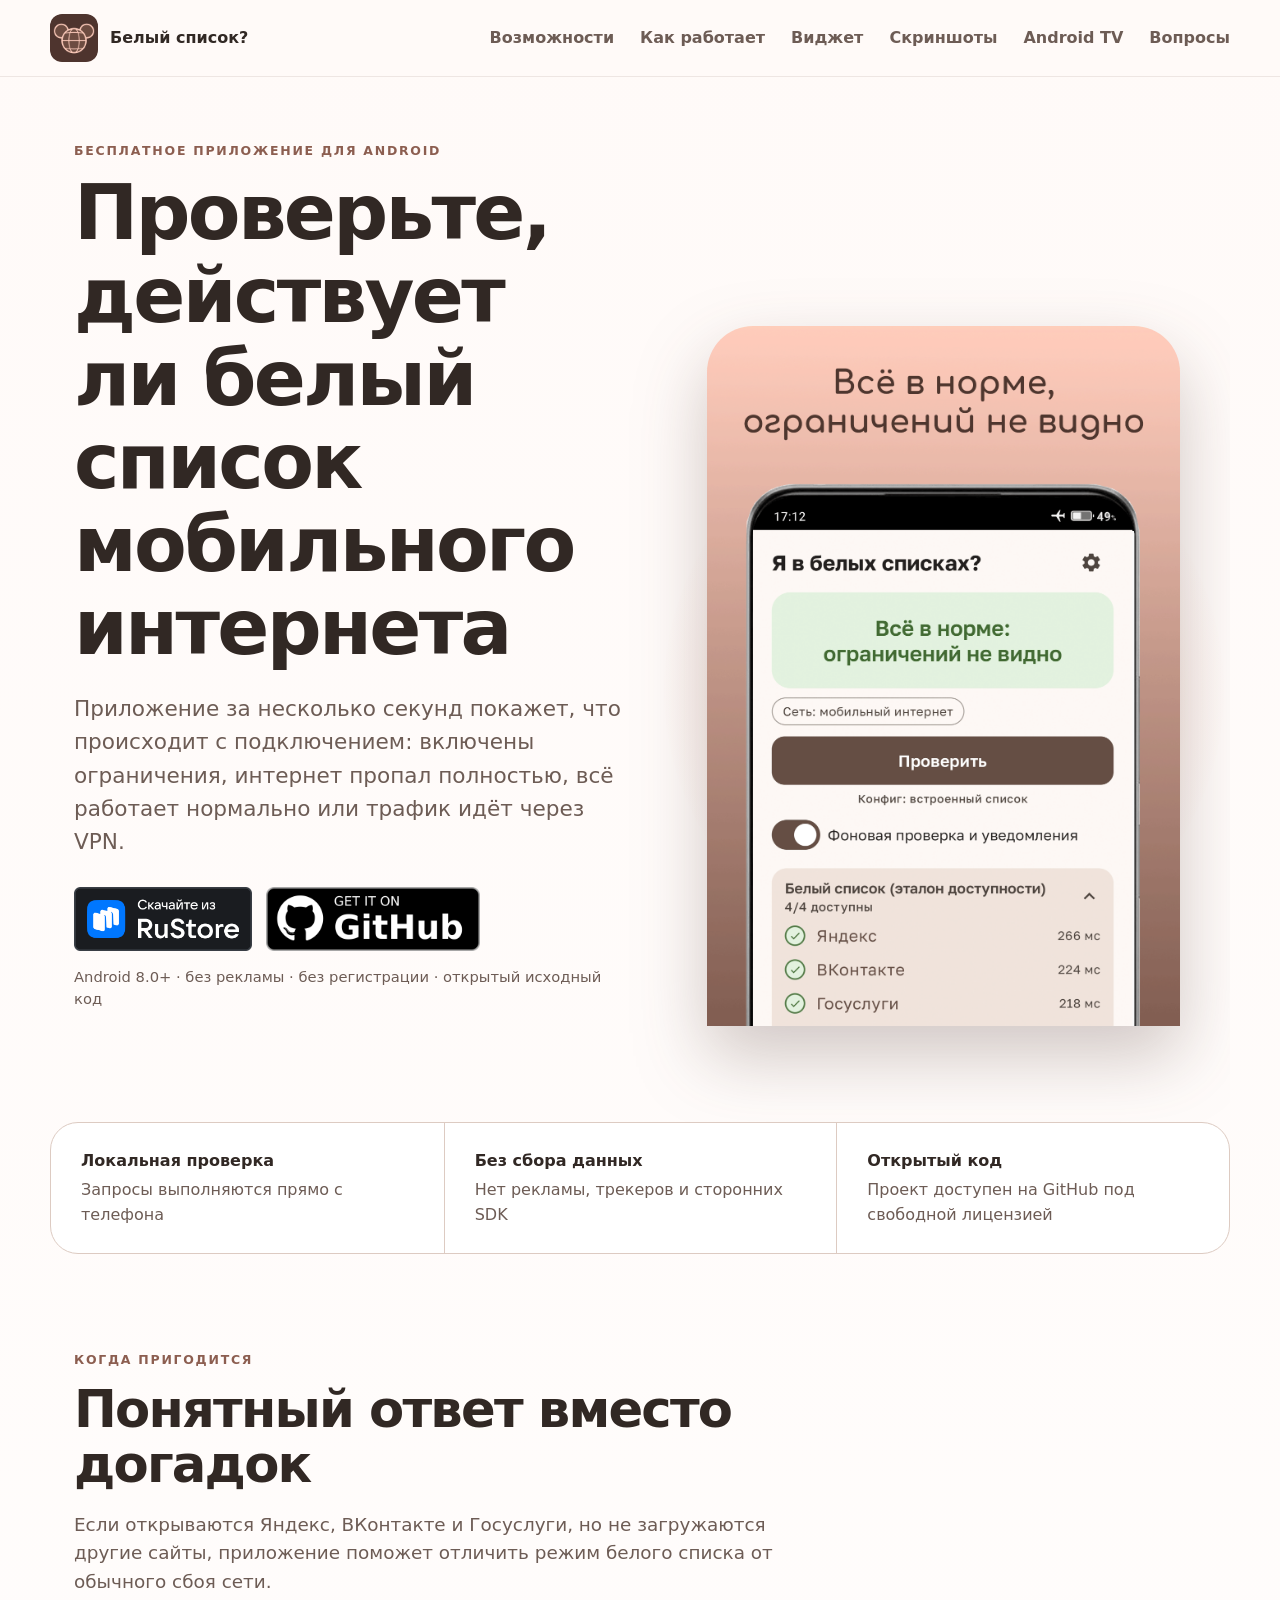
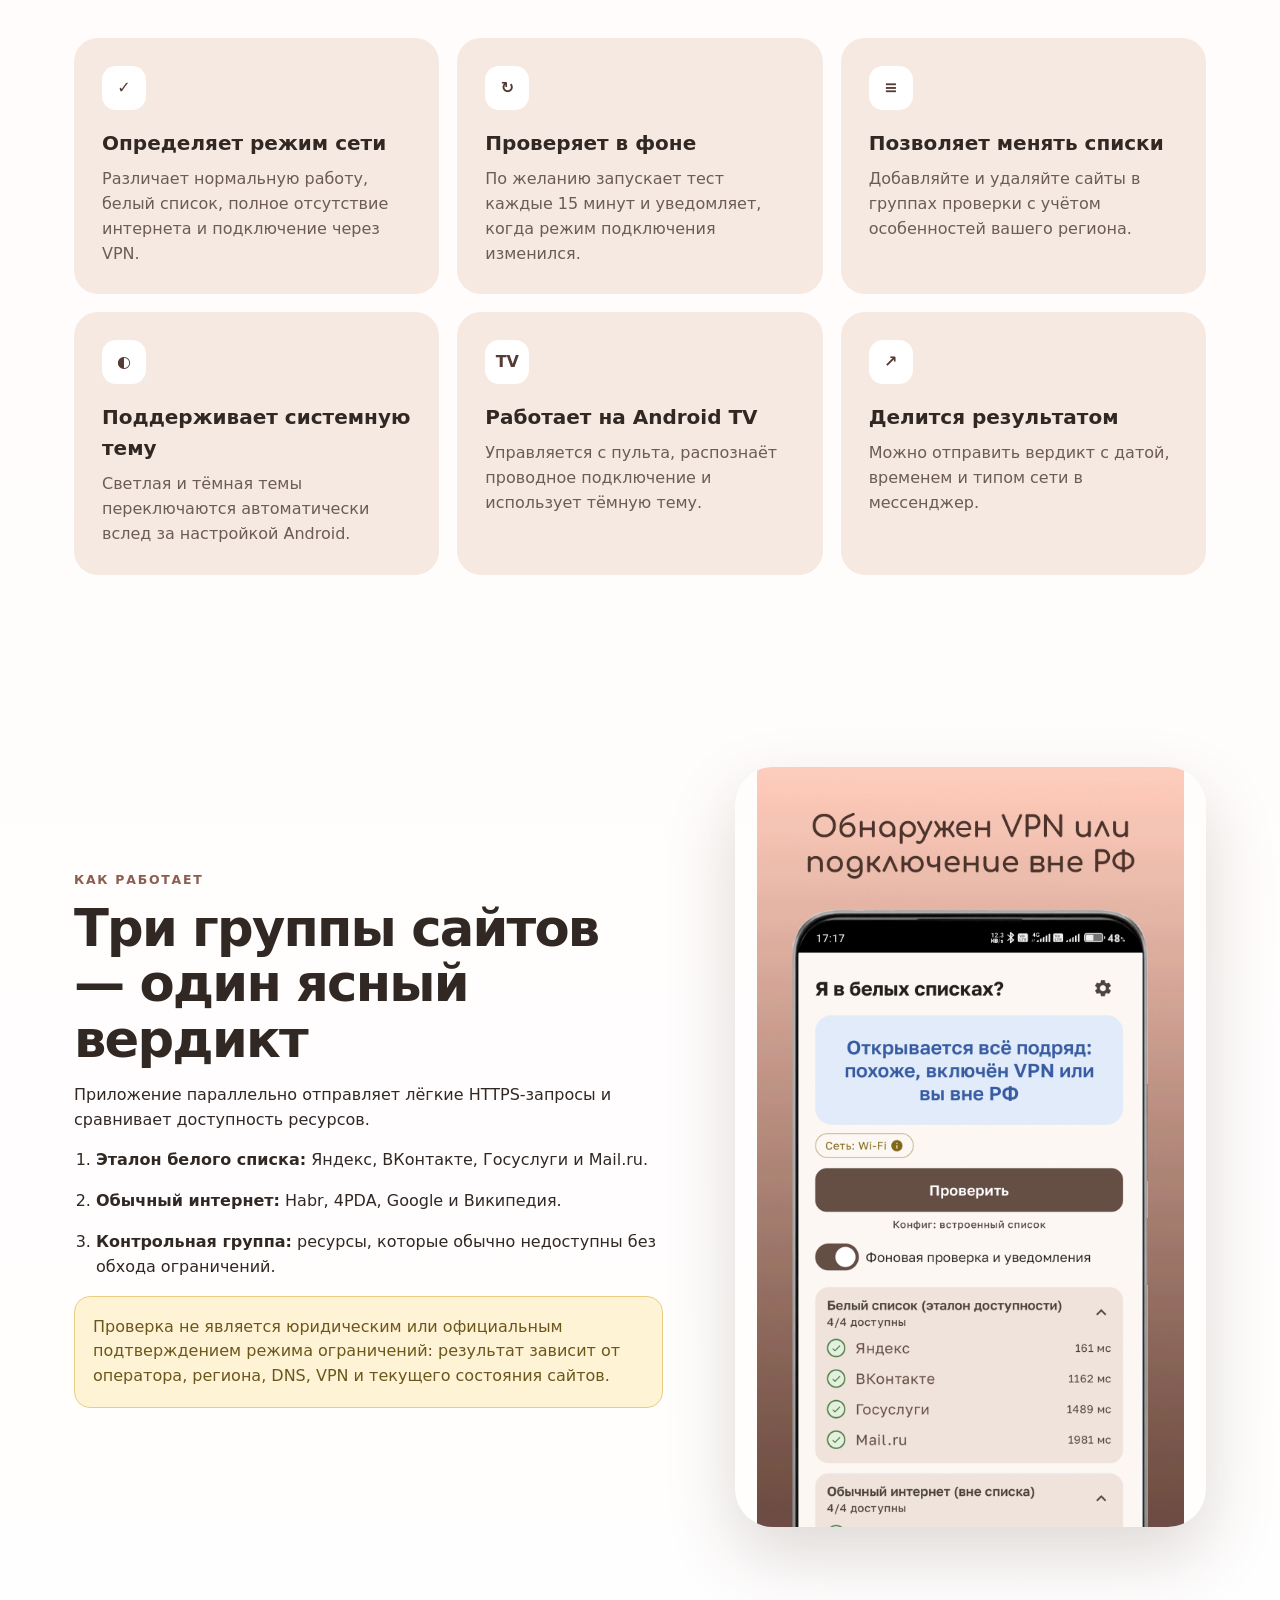
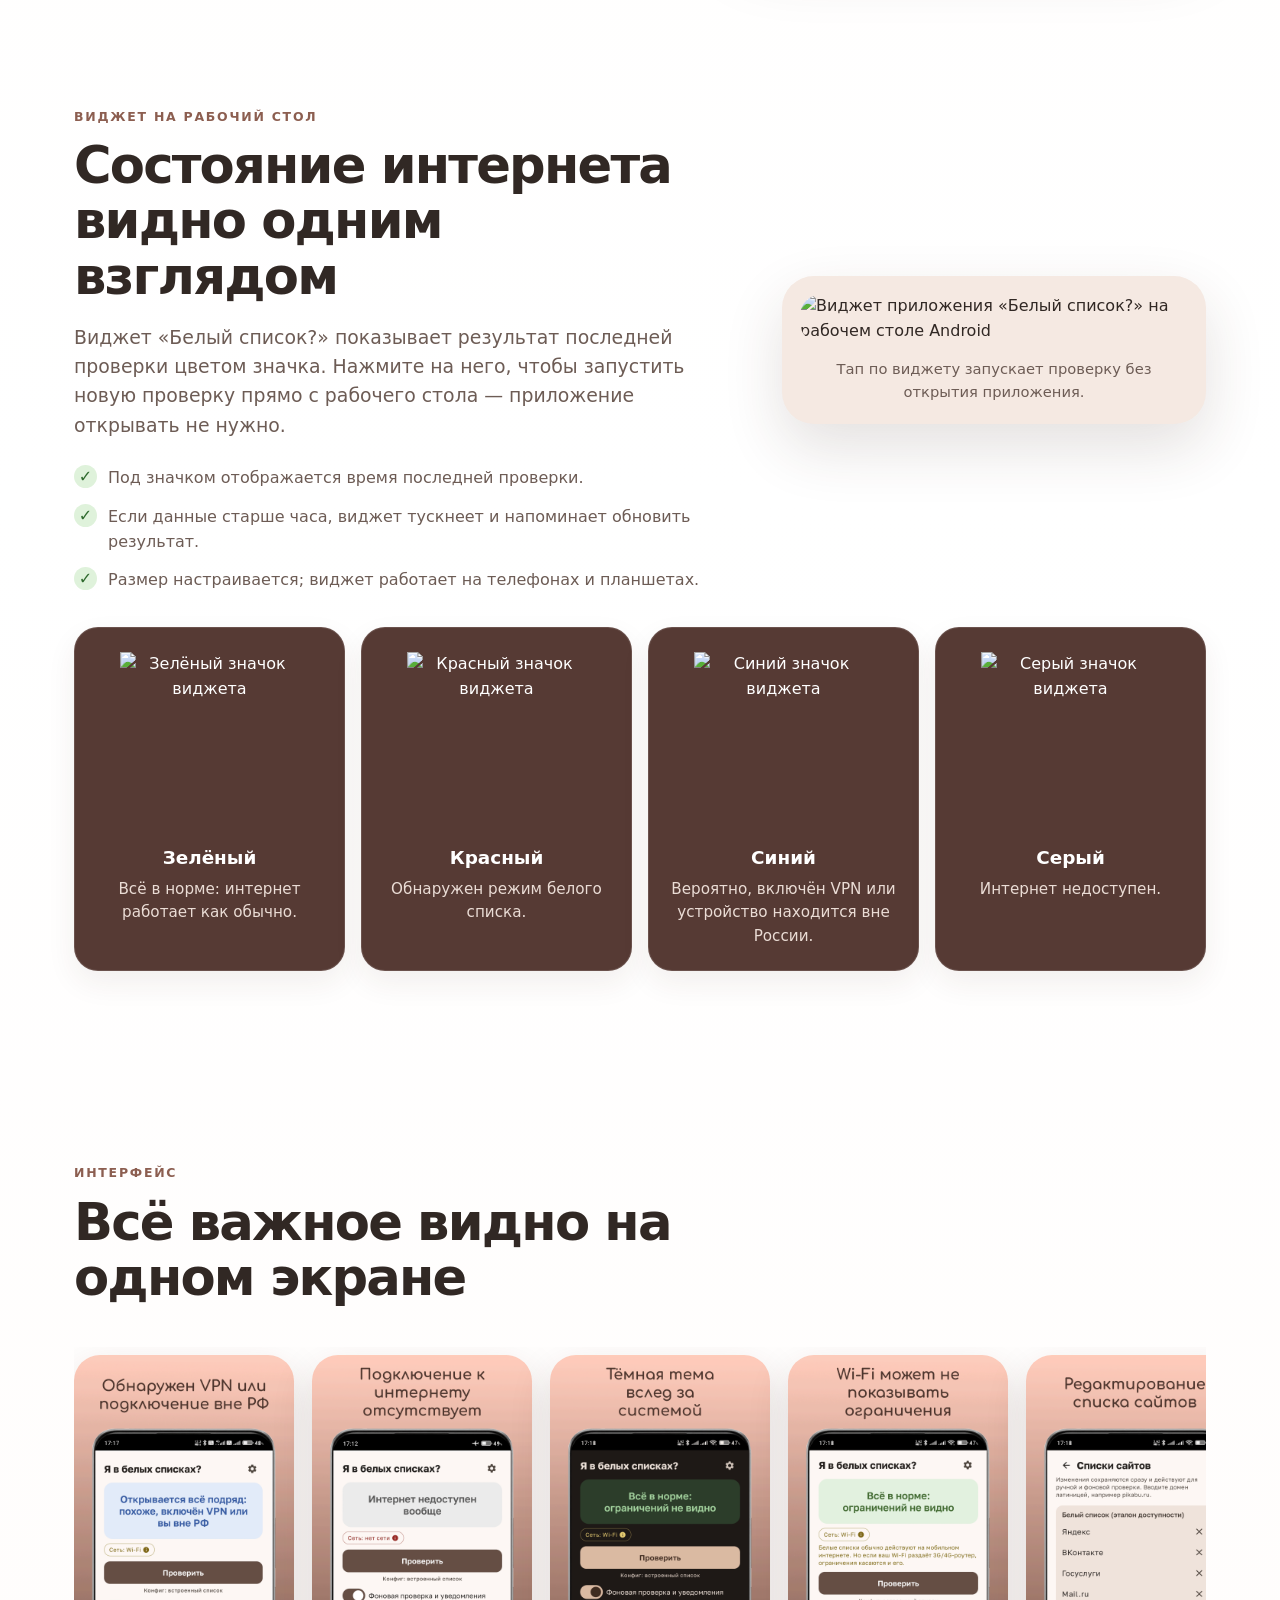
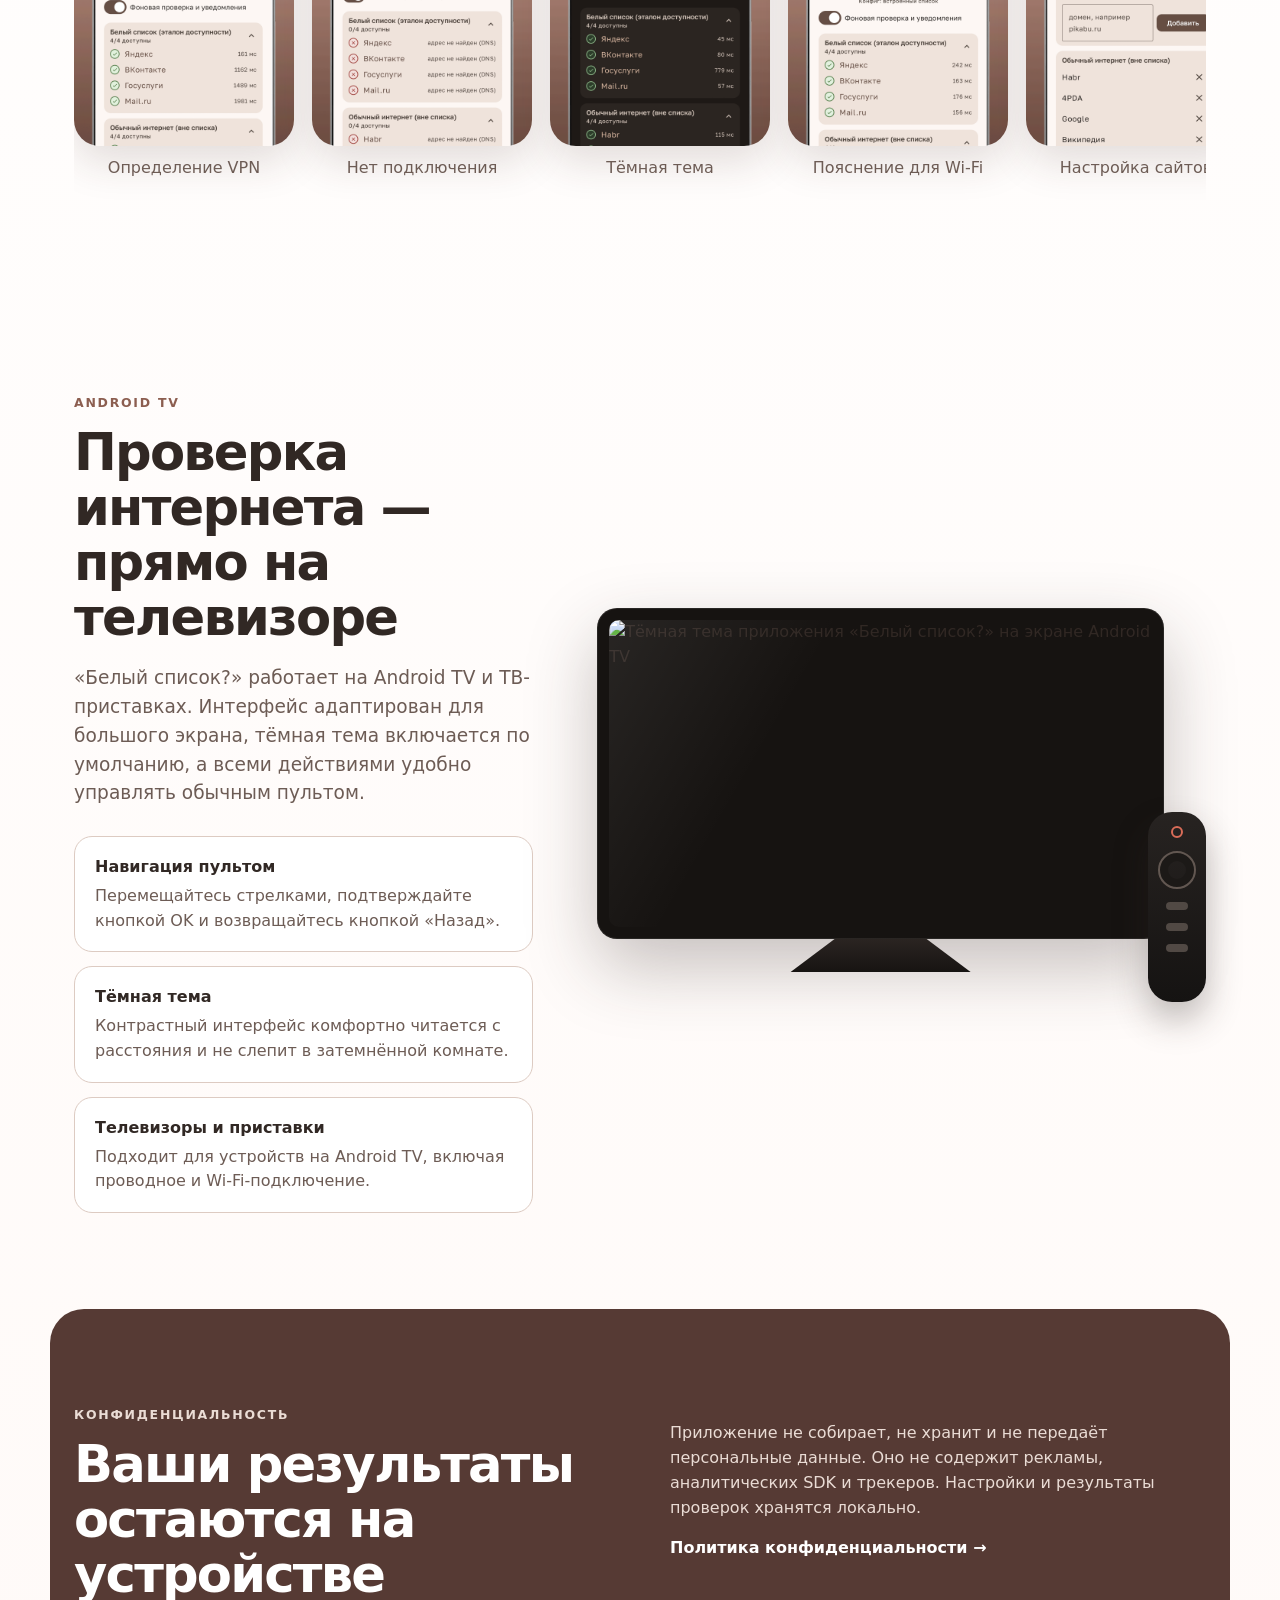
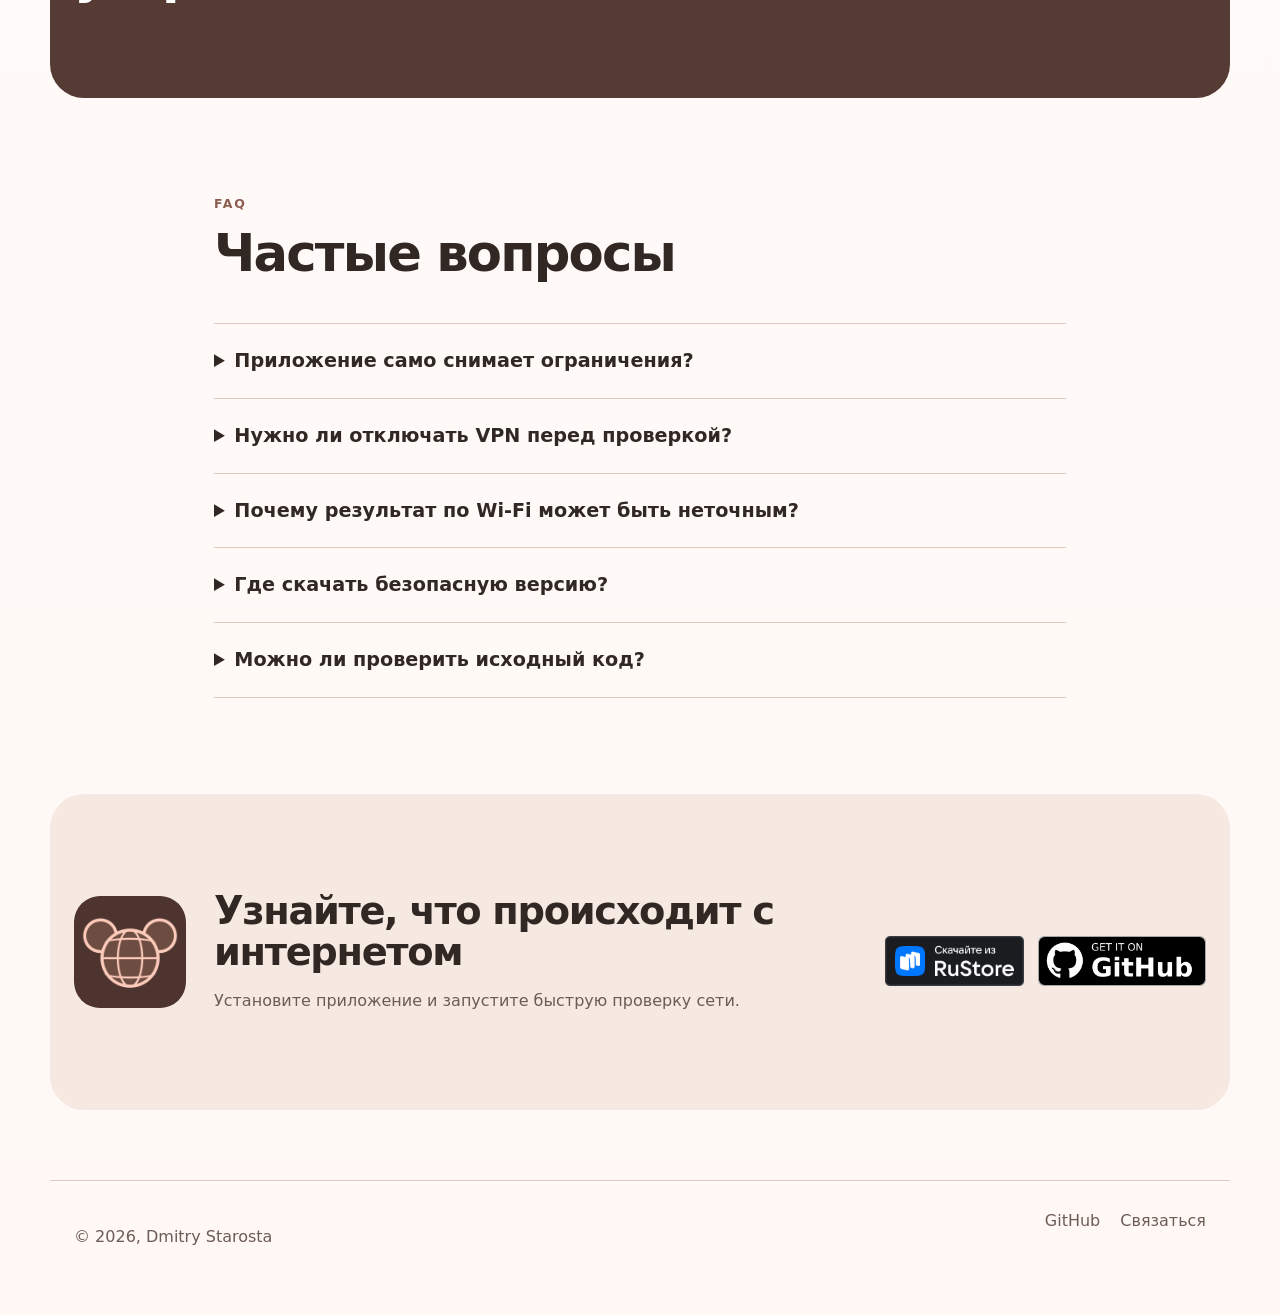
==== commit 587ffc7a: "Update index.html" ====
--- a/site/index.html
+++ b/site/index.html
@@ -192,7 +192,7 @@
       <div class="tv-visual" aria-label="Приложение «Белый список?» на Android TV">
         <div class="television">
           <div class="tv-screen">
-            <img src="assets/android-tv-screen.jpg" alt="Тёмная тема приложения «Белый список?» на экране Android TV" loading="lazy" width="1500" height="850">
+            <img src="assets/android-tv-screen.png" alt="Тёмная тема приложения «Белый список?» на экране Android TV" loading="lazy" width="1500" height="850">
           </div>
           <div class="tv-stand" aria-hidden="true"></div>
         </div>
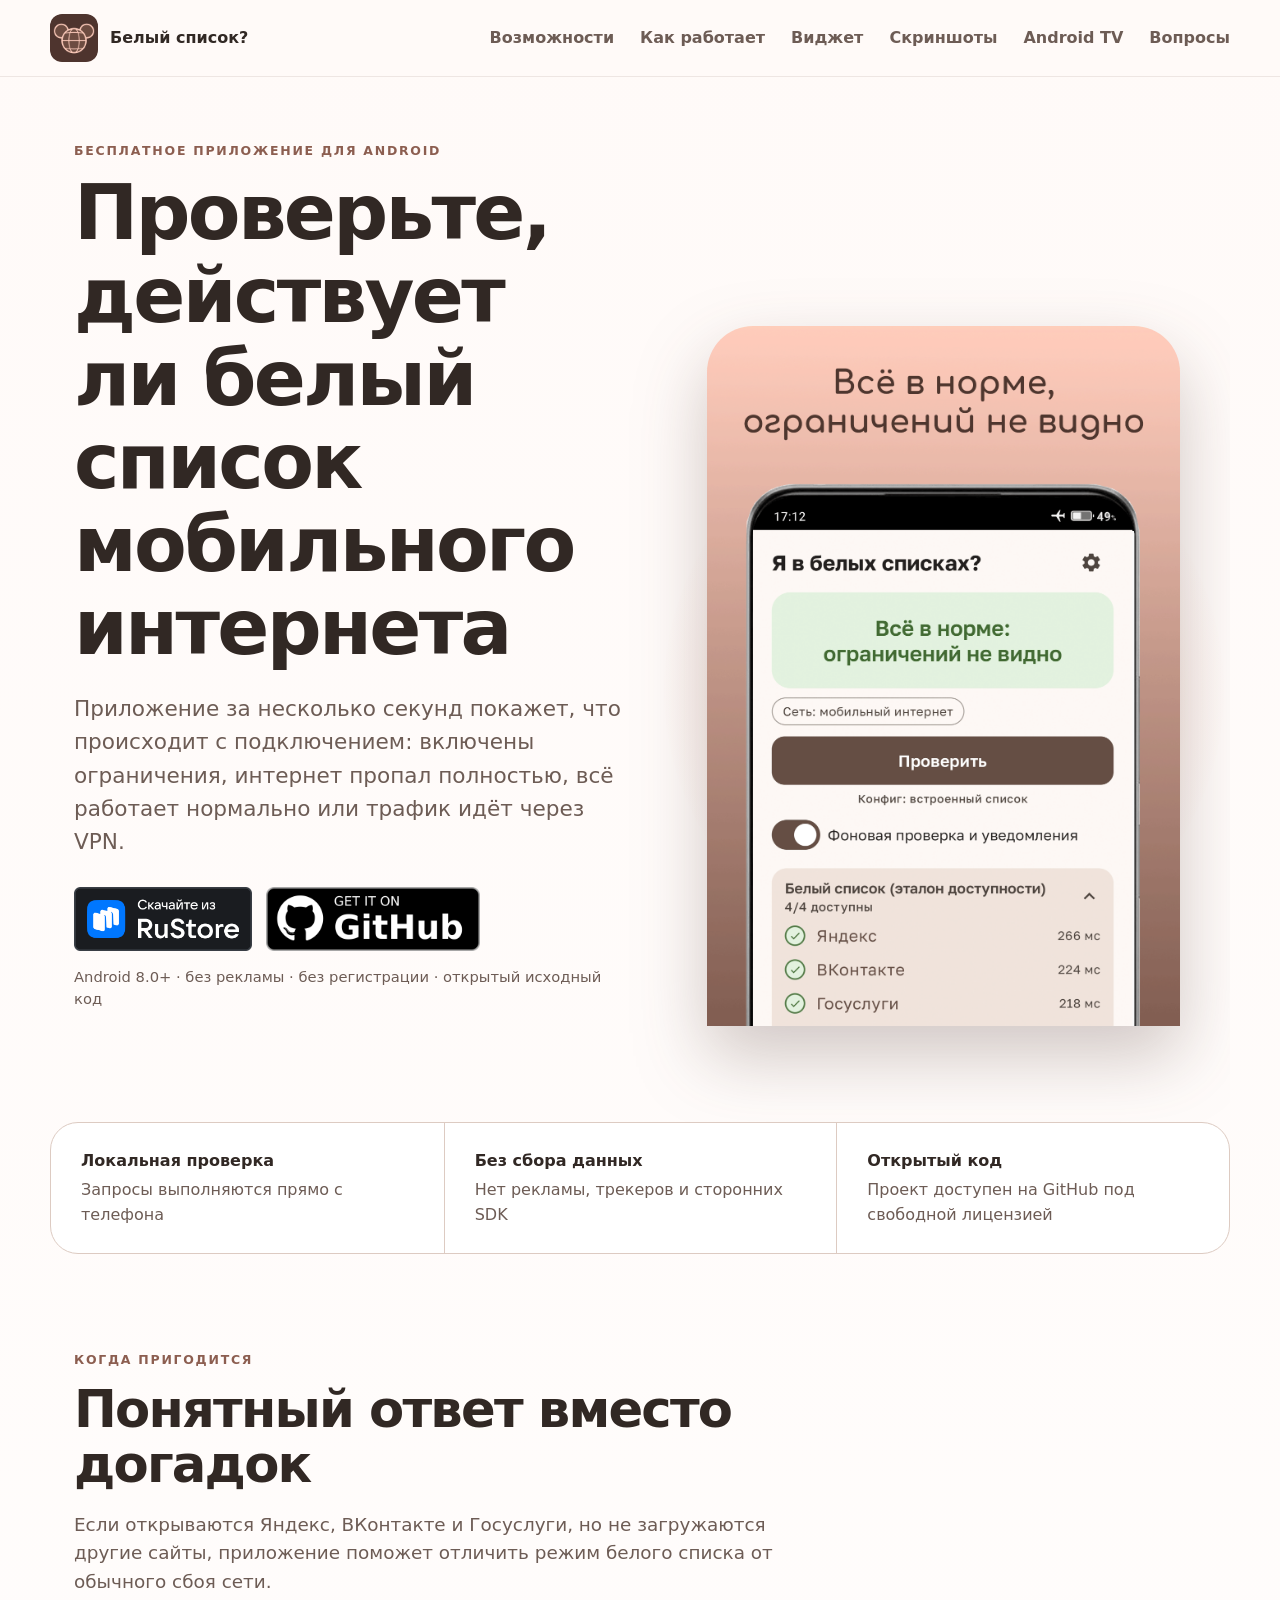
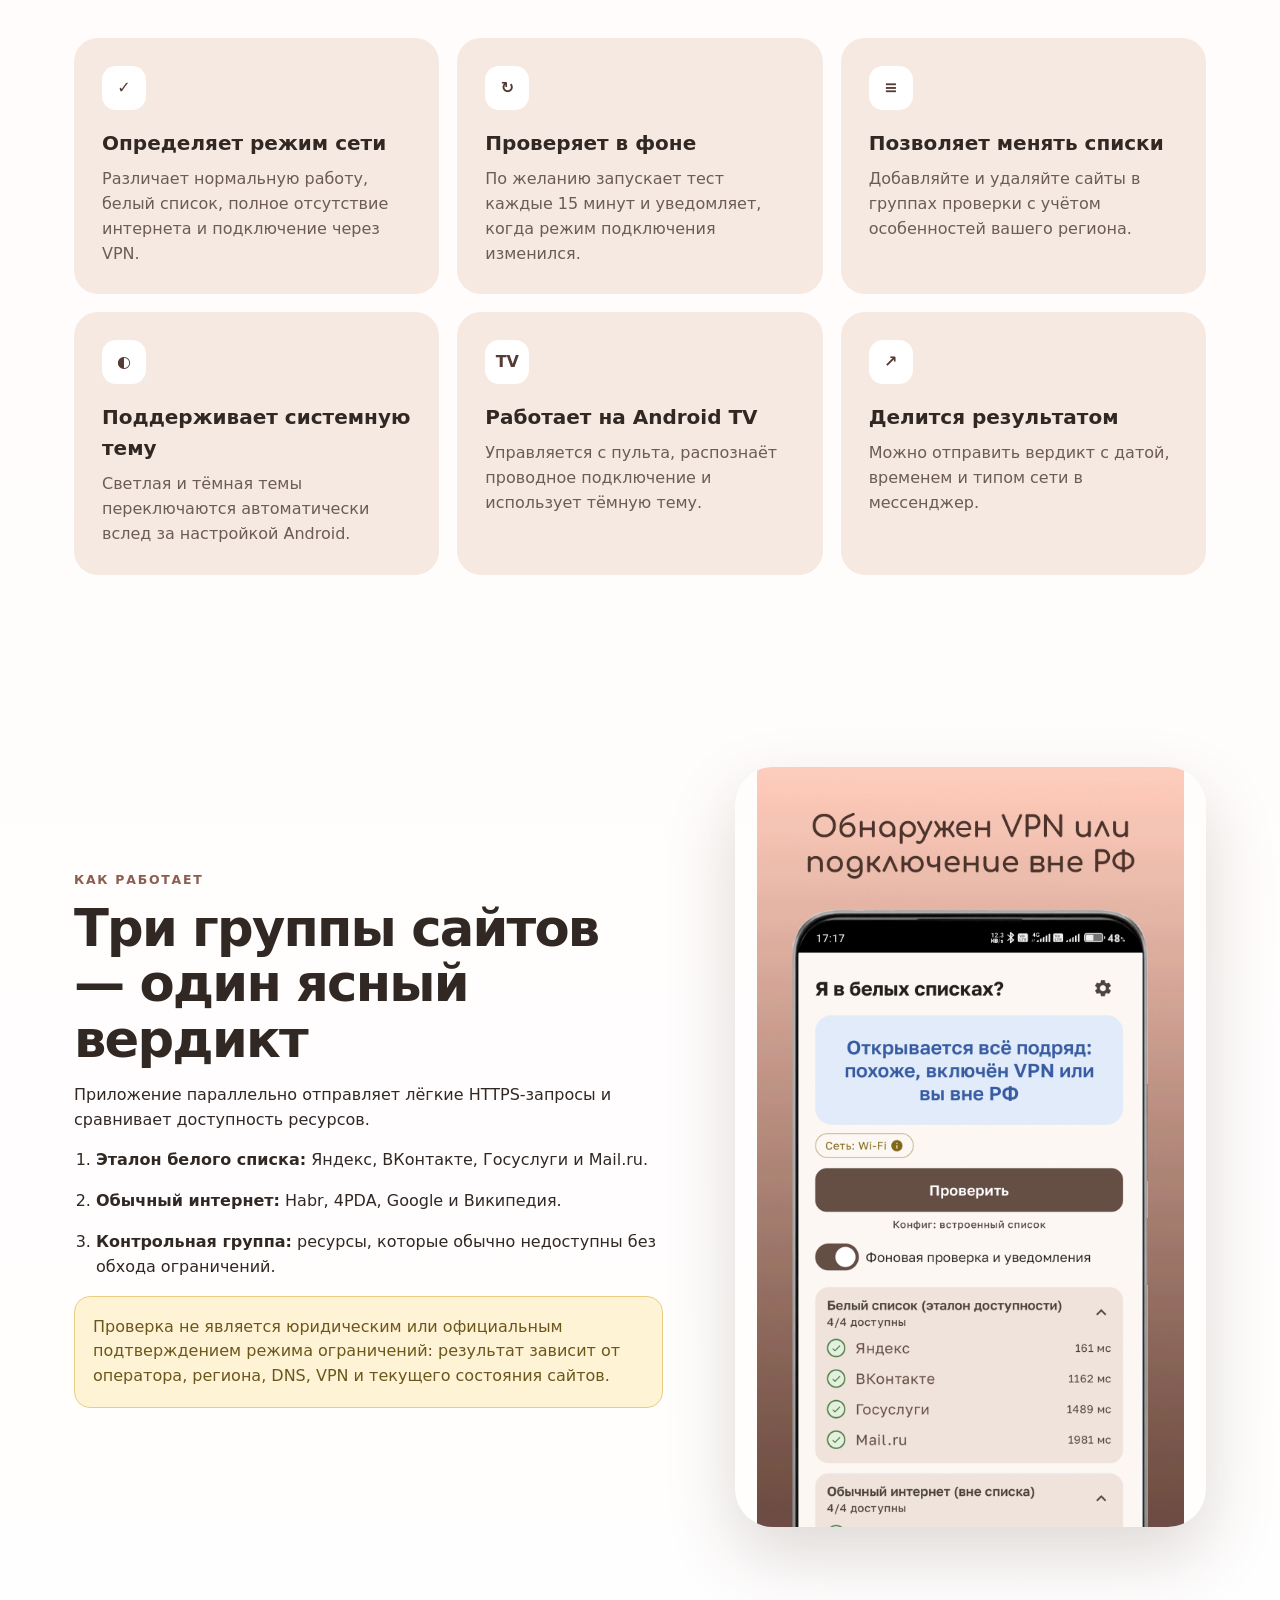
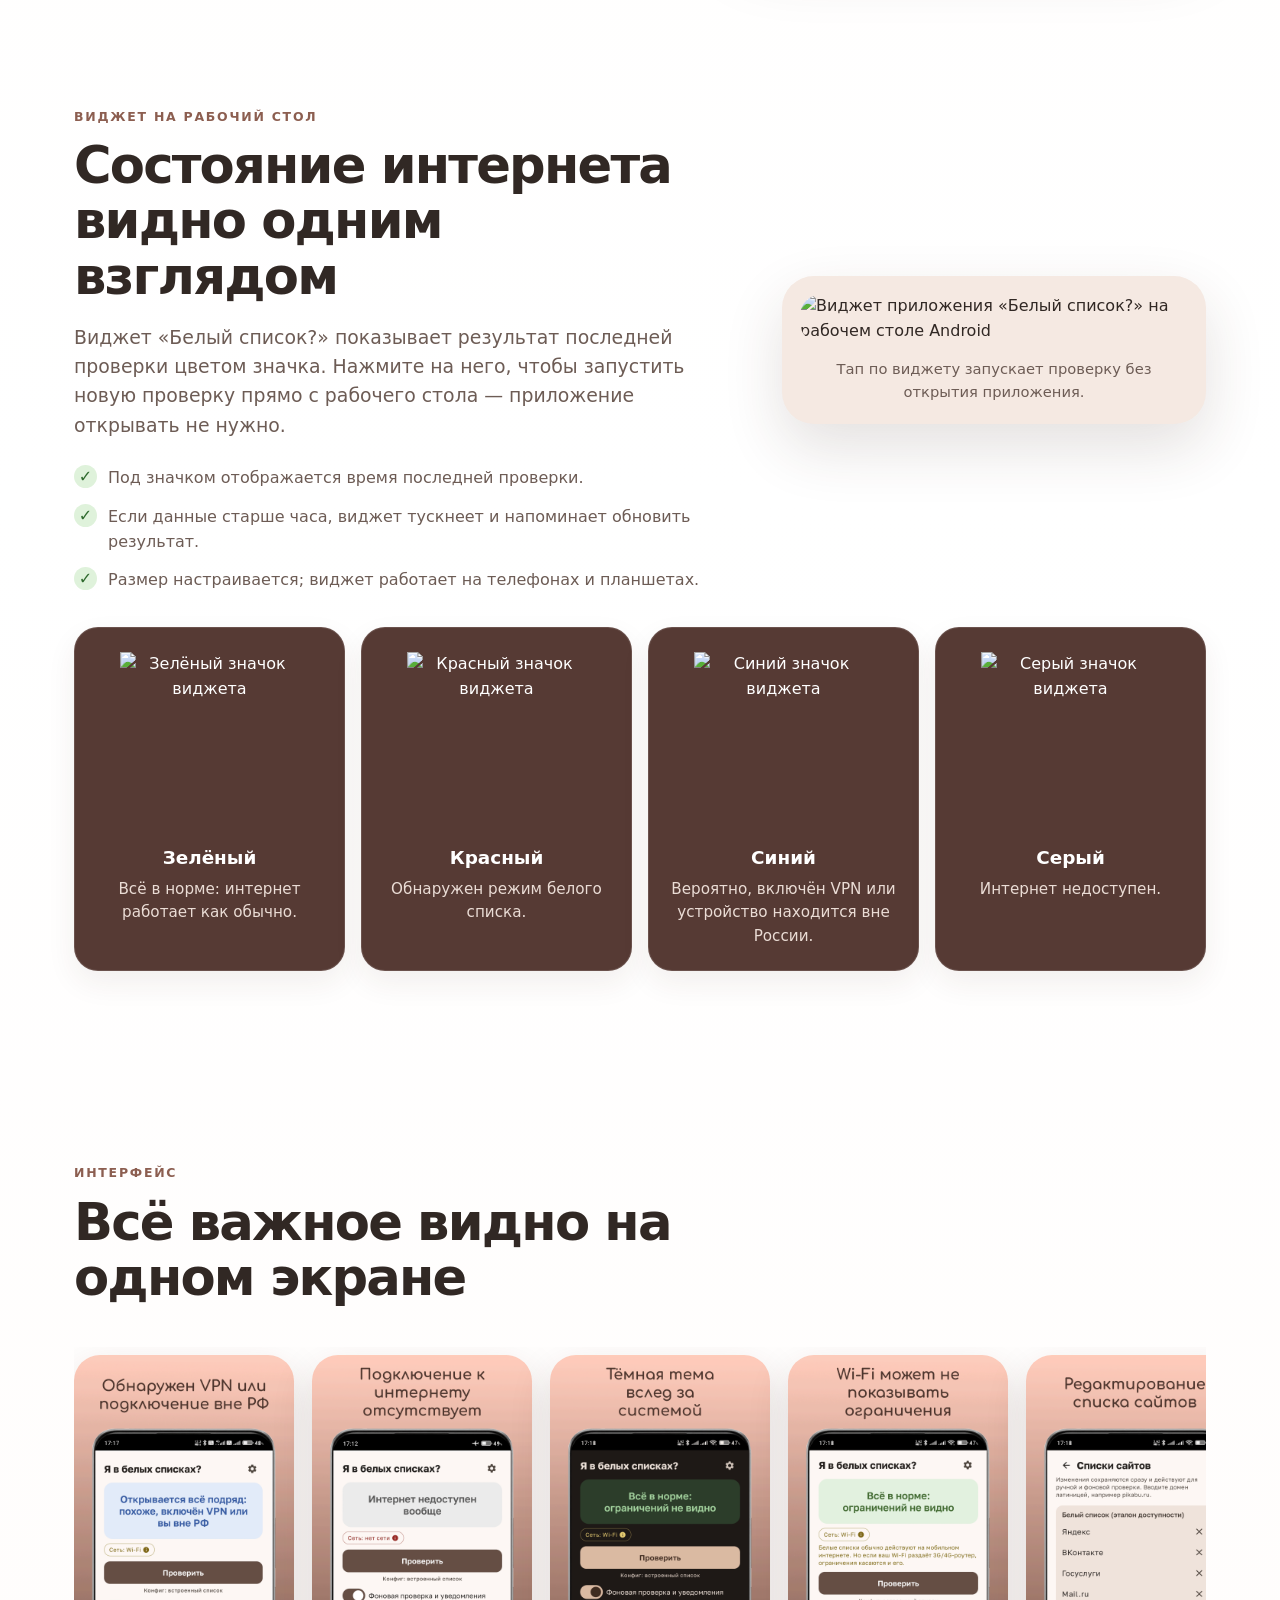
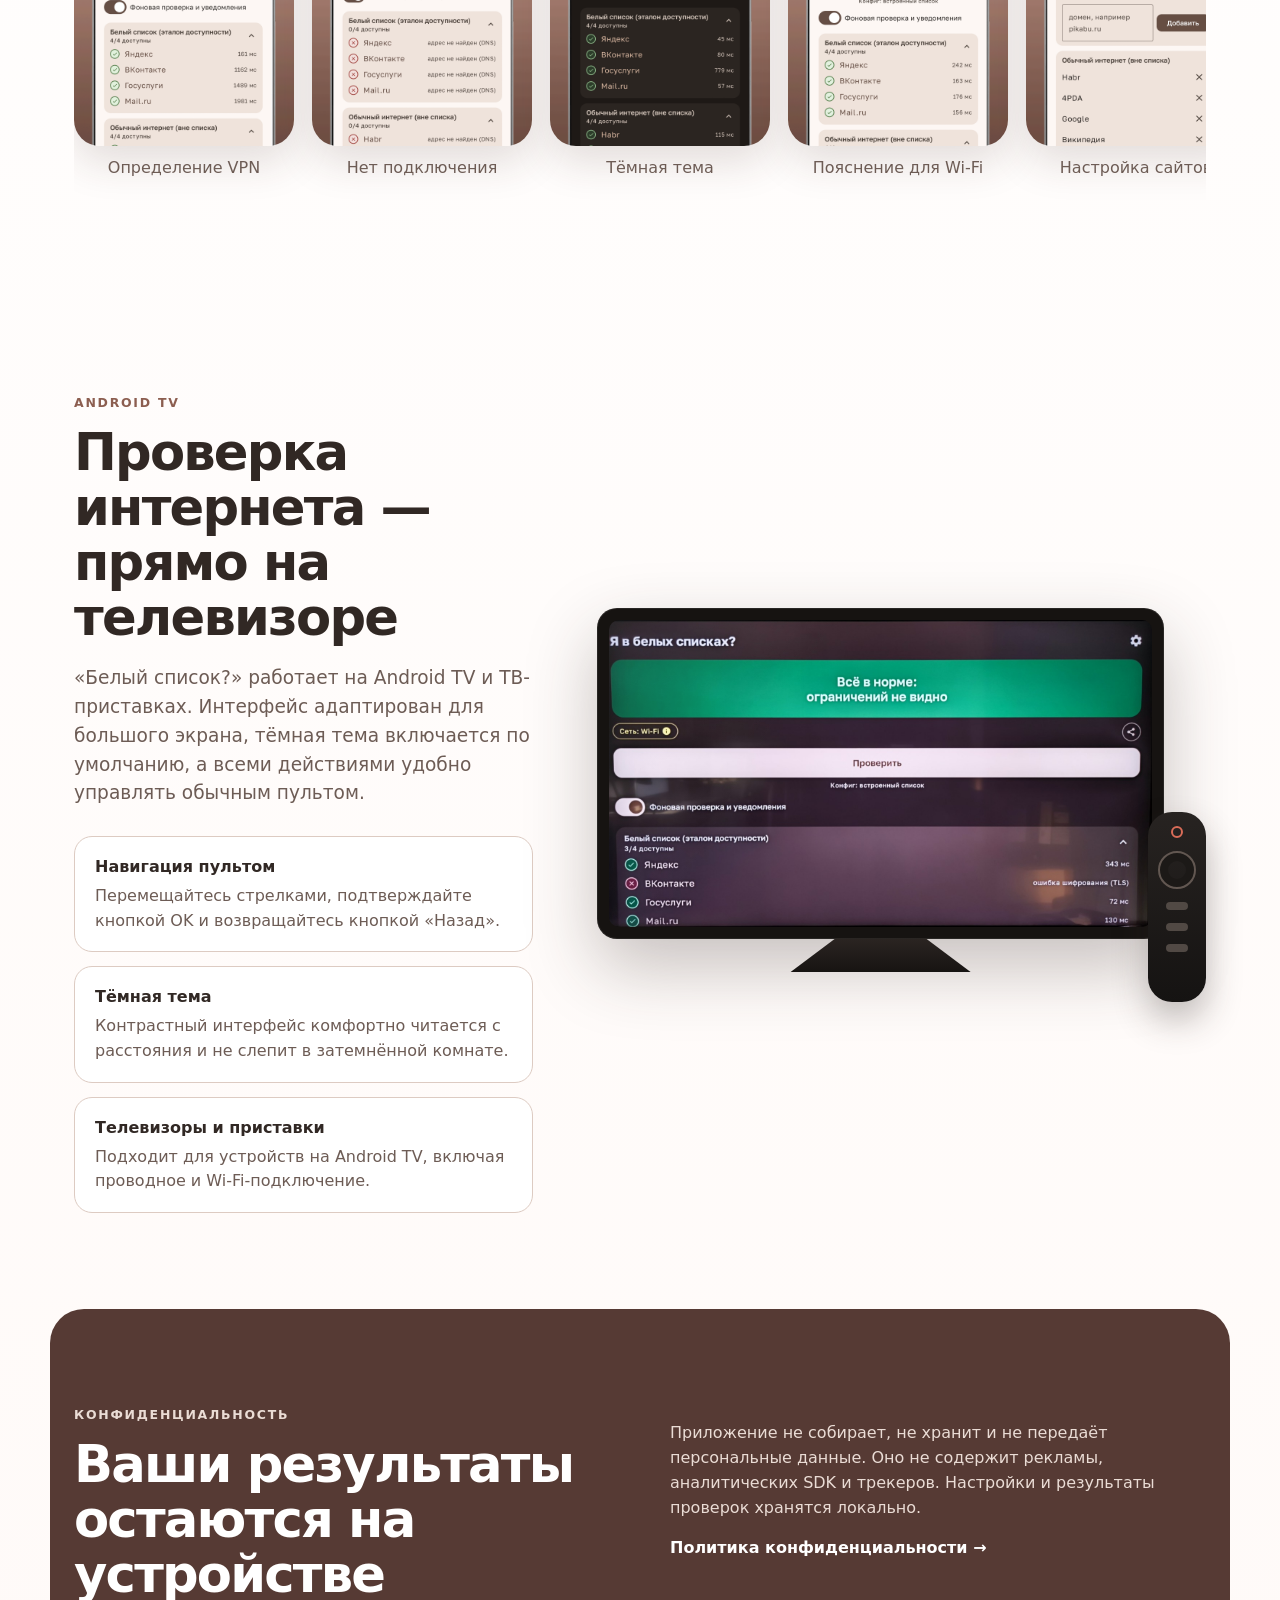
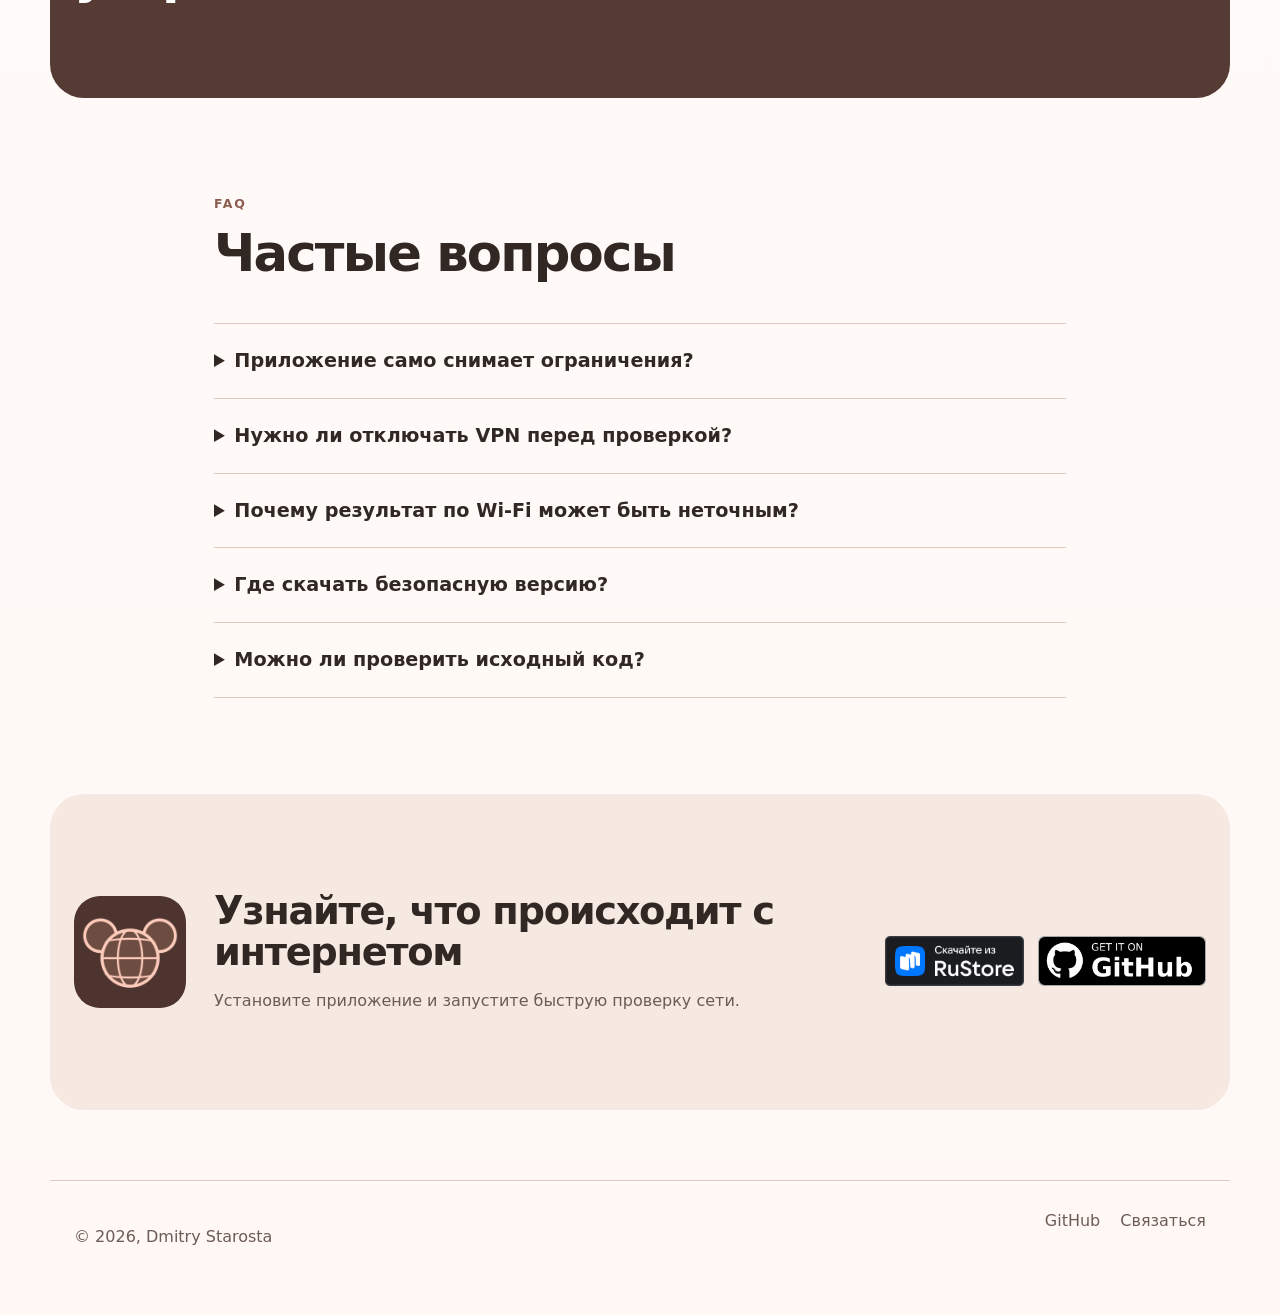
==== commit 17848e30: "Update index.html" ====
--- a/site/index.html
+++ b/site/index.html
@@ -24,7 +24,7 @@
   <meta name="twitter:card" content="summary_large_image">
 
   <link rel="preload" href="assets/icon.png" as="image">
-  <link rel="stylesheet" href="styles.css?v=20260720-2">
+  <link rel="stylesheet" href="styles.css?v=20260720-final">
 
   <script type="application/ld+json">
   {
@@ -47,6 +47,19 @@
   </script>
 
   <!-- ВСТАВЬТЕ КОД ЯНДЕКС.МЕТРИКИ НИЖЕ ЭТОЙ СТРОКИ -->
+  <!-- Yandex.Metrika counter BEGIN -->
+<script type="text/javascript">
+    (function(m,e,t,r,i,k,a){
+        m[i]=m[i]||function(){(m[i].a=m[i].a||[]).push(arguments)};
+        m[i].l=1*new Date();
+        for (var j = 0; j < document.scripts.length; j++) {if (document.scripts[j].src === r) { return; }}
+        k=e.createElement(t),a=e.getElementsByTagName(t)[0],k.async=1,k.src=r,a.parentNode.insertBefore(k,a)
+    })(window, document,'script','https://mc.yandex.ru/metrika/tag.js?id=110893097', 'ym');
+
+    ym(110893097, 'init', {ssr:true, webvisor:true, clickmap:true, ecommerce:"dataLayer", referrer: document.referrer, url: location.href, accurateTrackBounce:true, trackLinks:true});
+</script>
+<noscript><div><img src="https://mc.yandex.ru/watch/110893097" style="position:absolute; left:-9999px;" alt="" /></div></noscript>
+<!-- /Yandex.Metrika counter END -->
 </head>
 <body>
   <header class="site-header">
@@ -192,7 +205,7 @@
       <div class="tv-visual" aria-label="Приложение «Белый список?» на Android TV">
         <div class="television">
           <div class="tv-screen">
-            <img src="assets/android-tv-screen.png" alt="Тёмная тема приложения «Белый список?» на экране Android TV" loading="lazy" width="1500" height="850">
+            <img src="assets/android-tv-screen.jpg" alt="Тёмная тема приложения «Белый список?» на экране Android TV" loading="lazy" width="1500" height="850">
           </div>
           <div class="tv-stand" aria-hidden="true"></div>
         </div>
@@ -249,6 +262,6 @@
       </a>
     </div>
   </footer>
-  <script src="script.js?v=4" defer></script>
+  <script src="script.js?v=final" defer></script>
 </body>
 </html>
